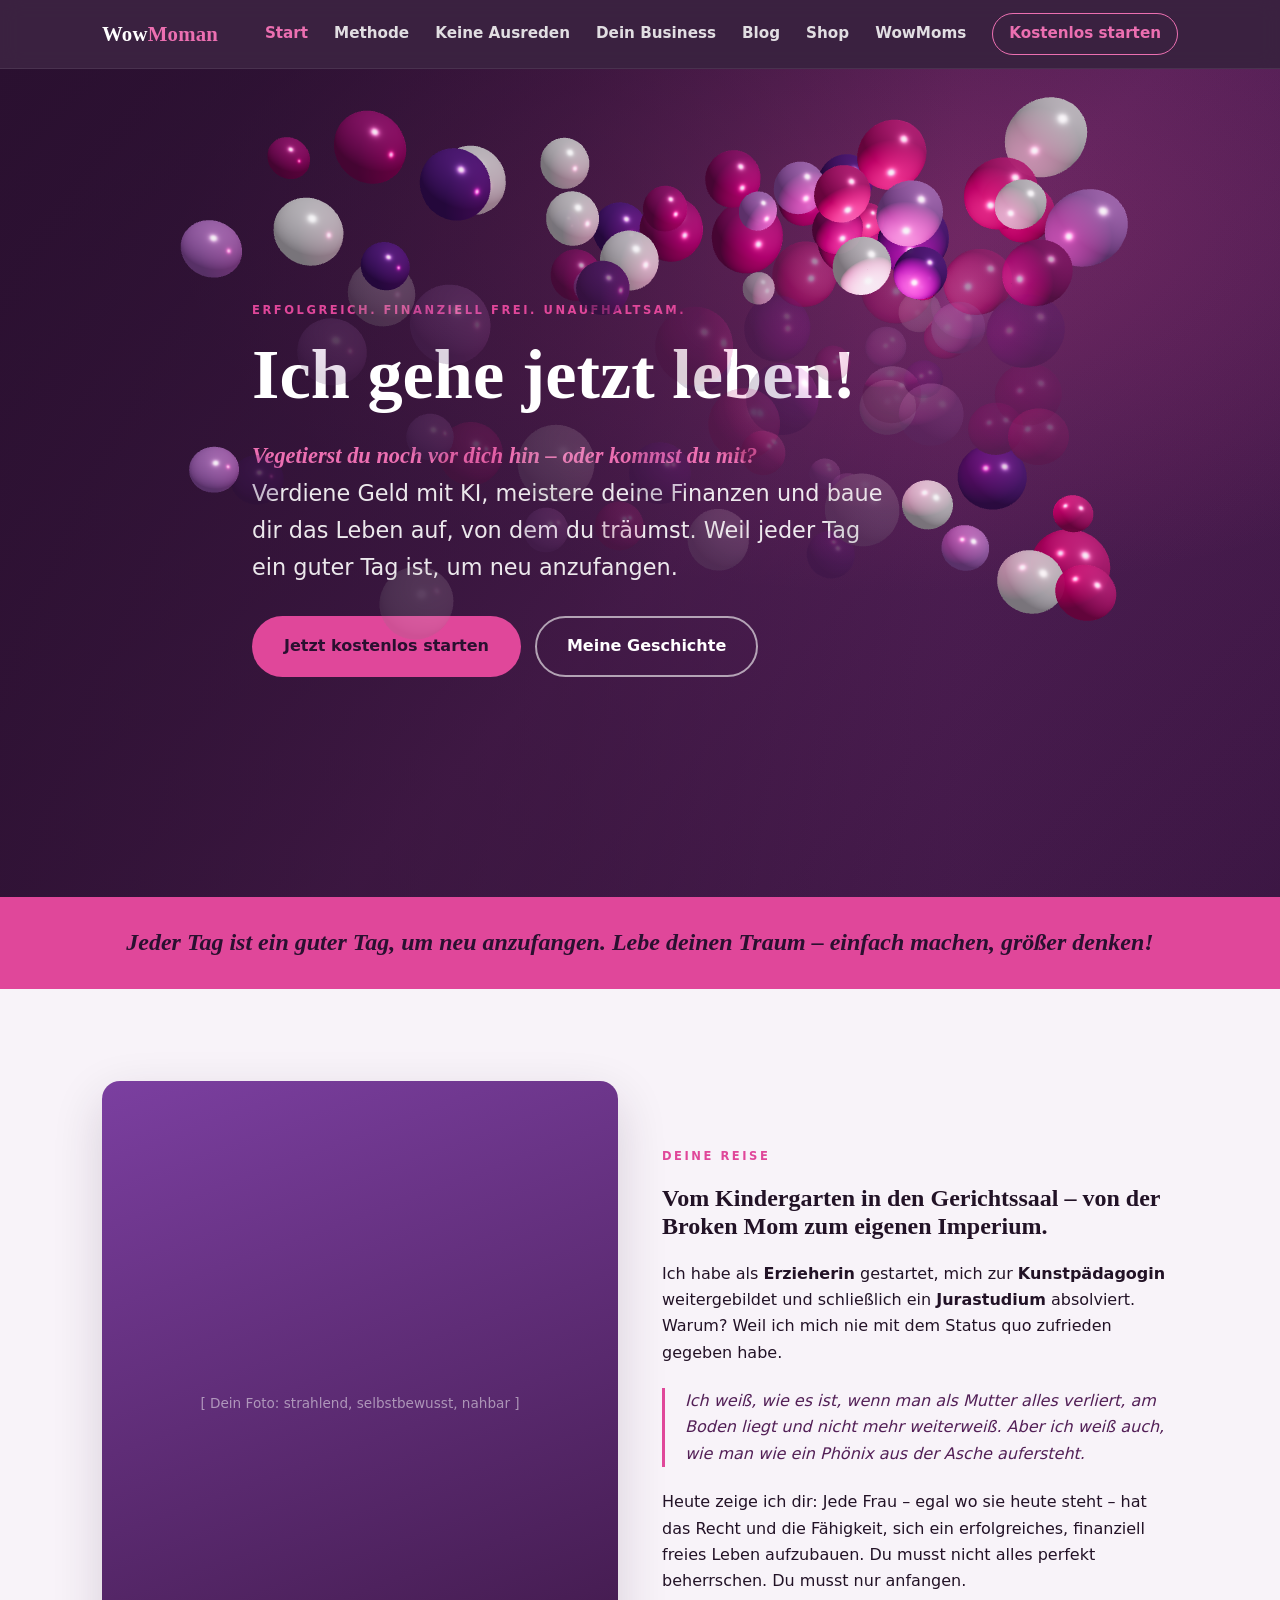
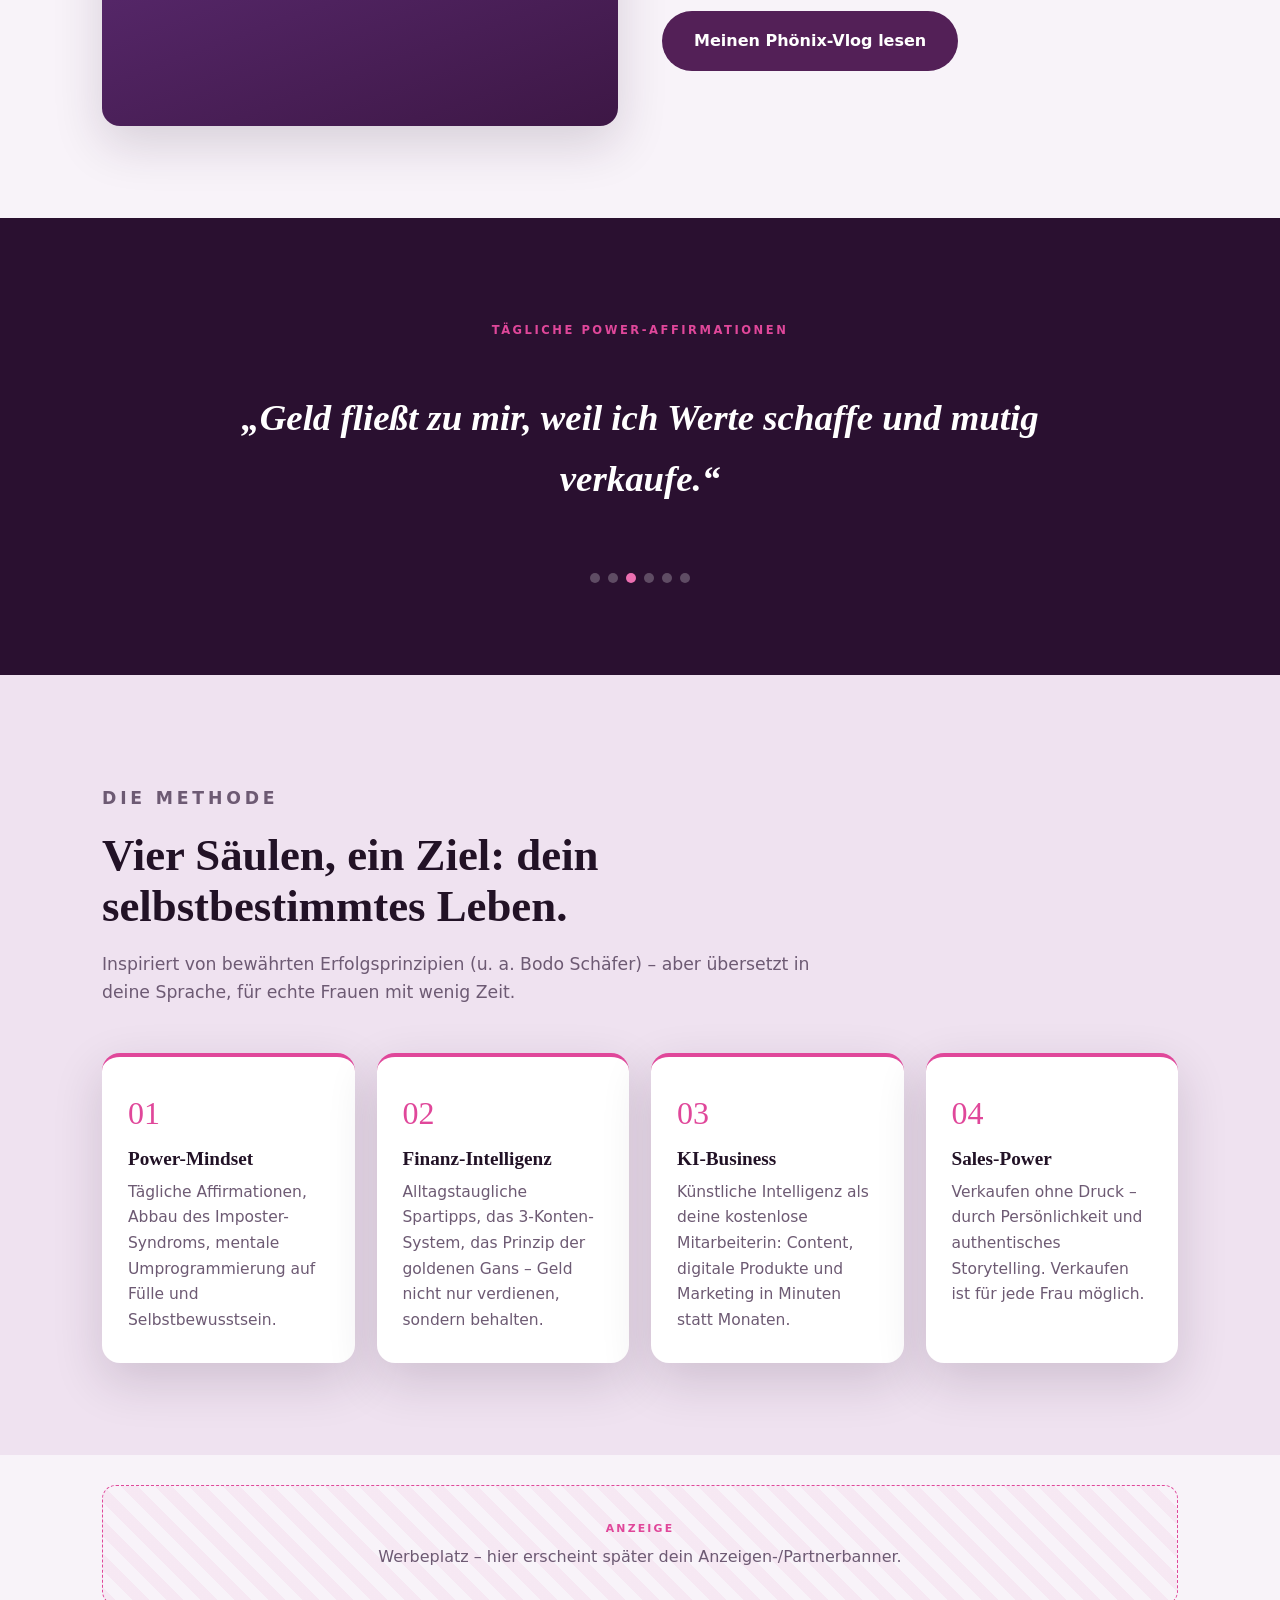
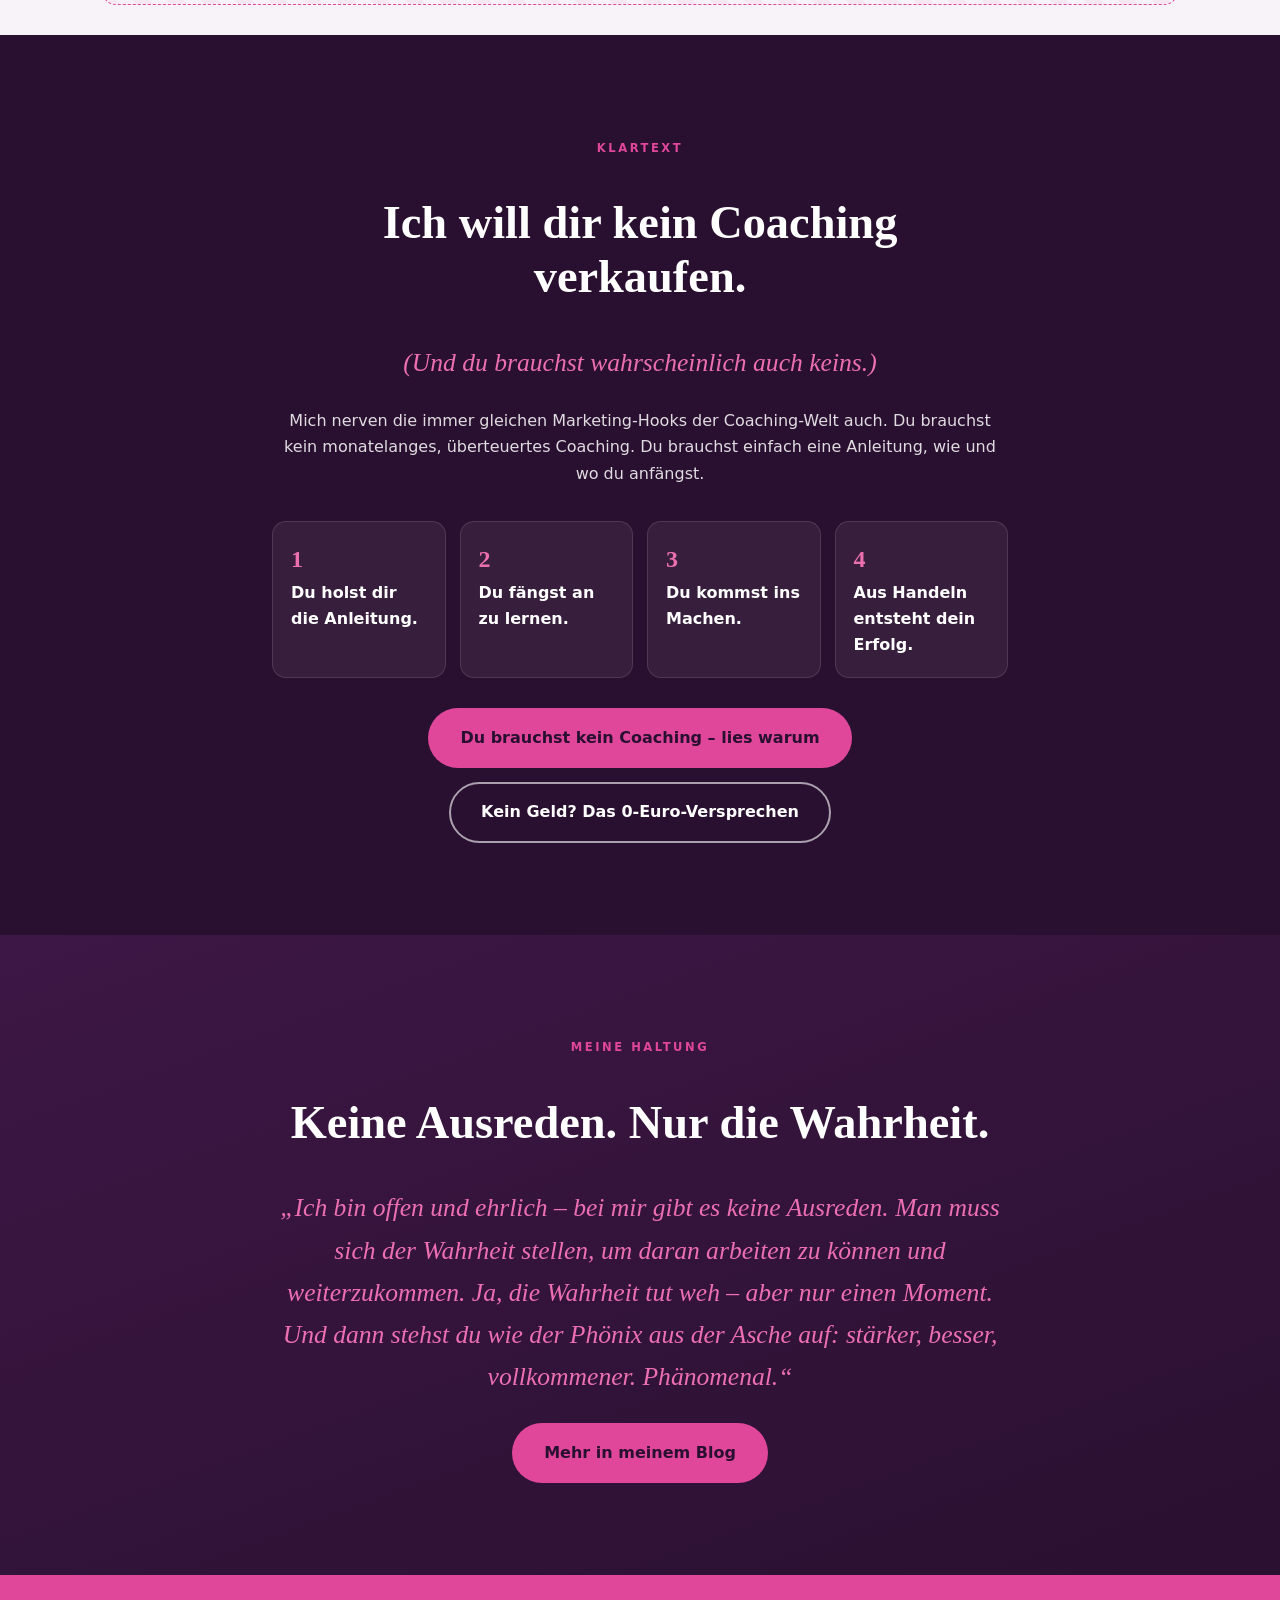
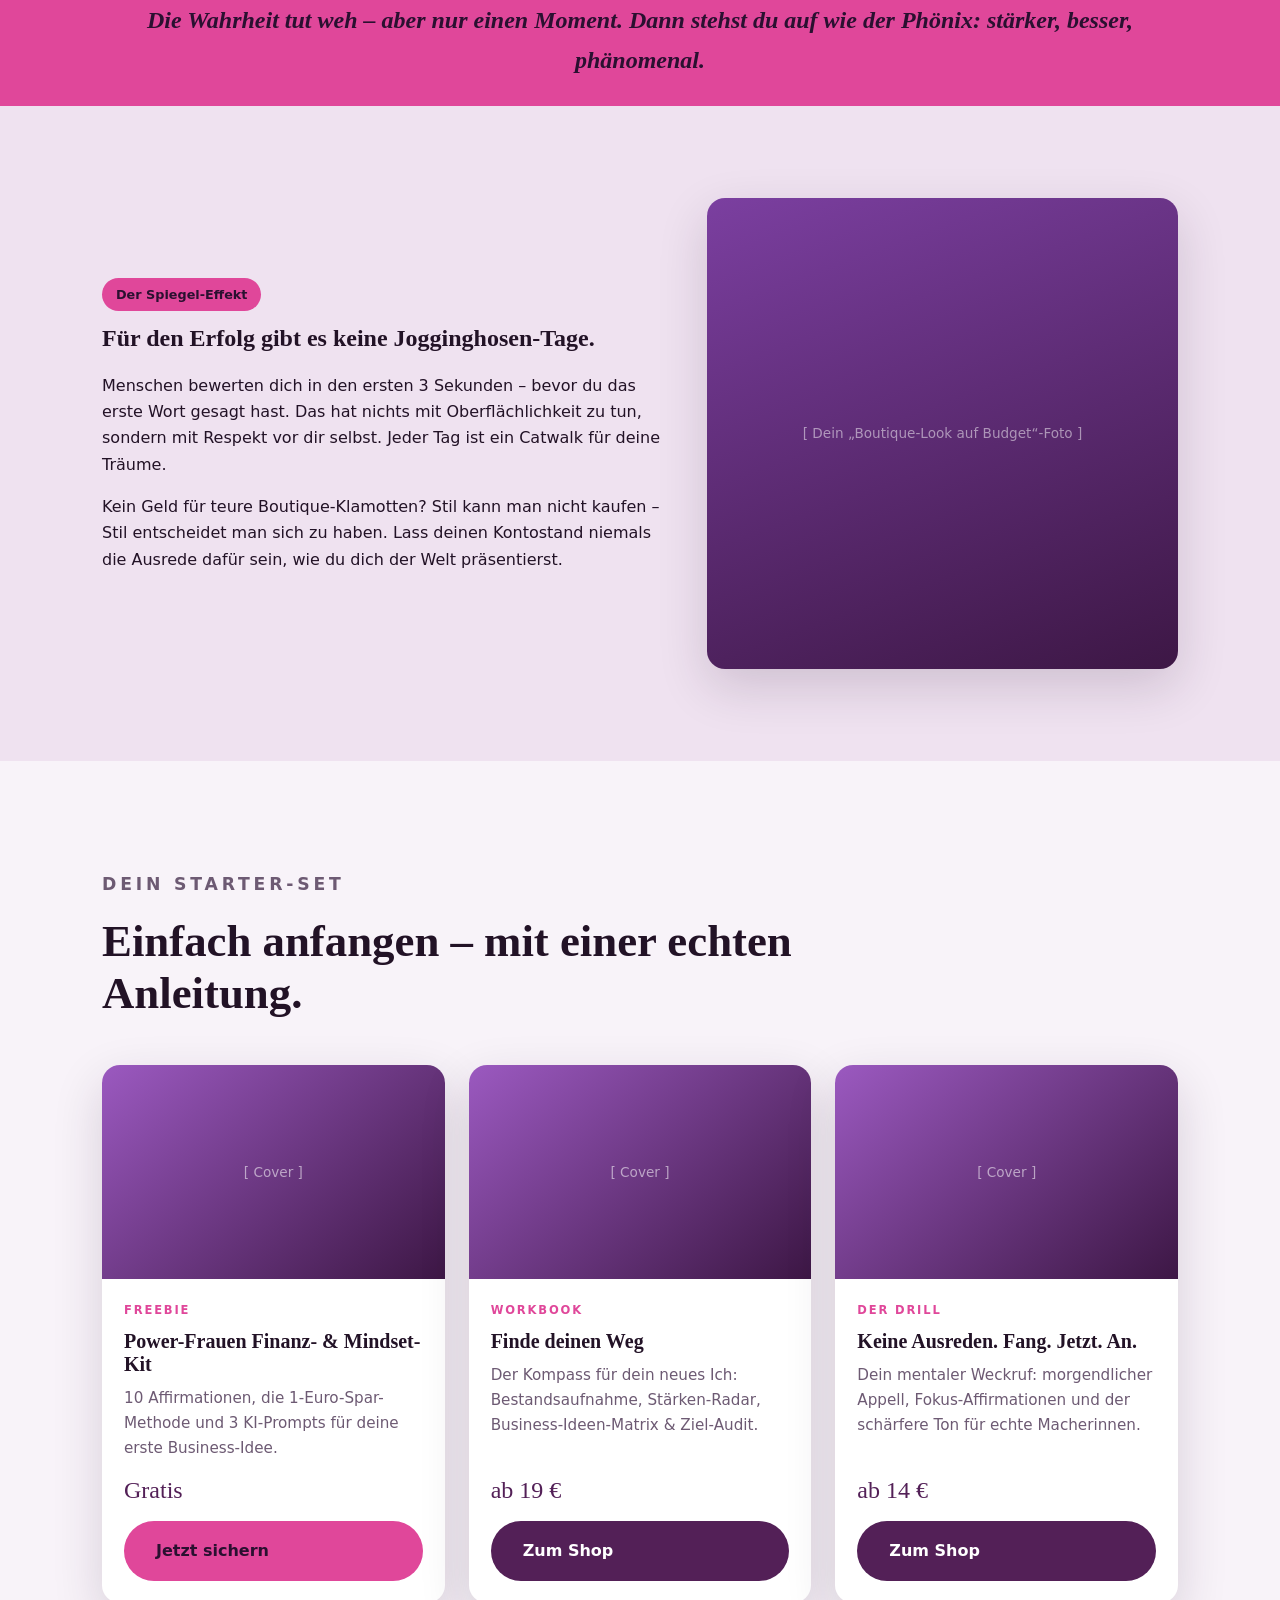
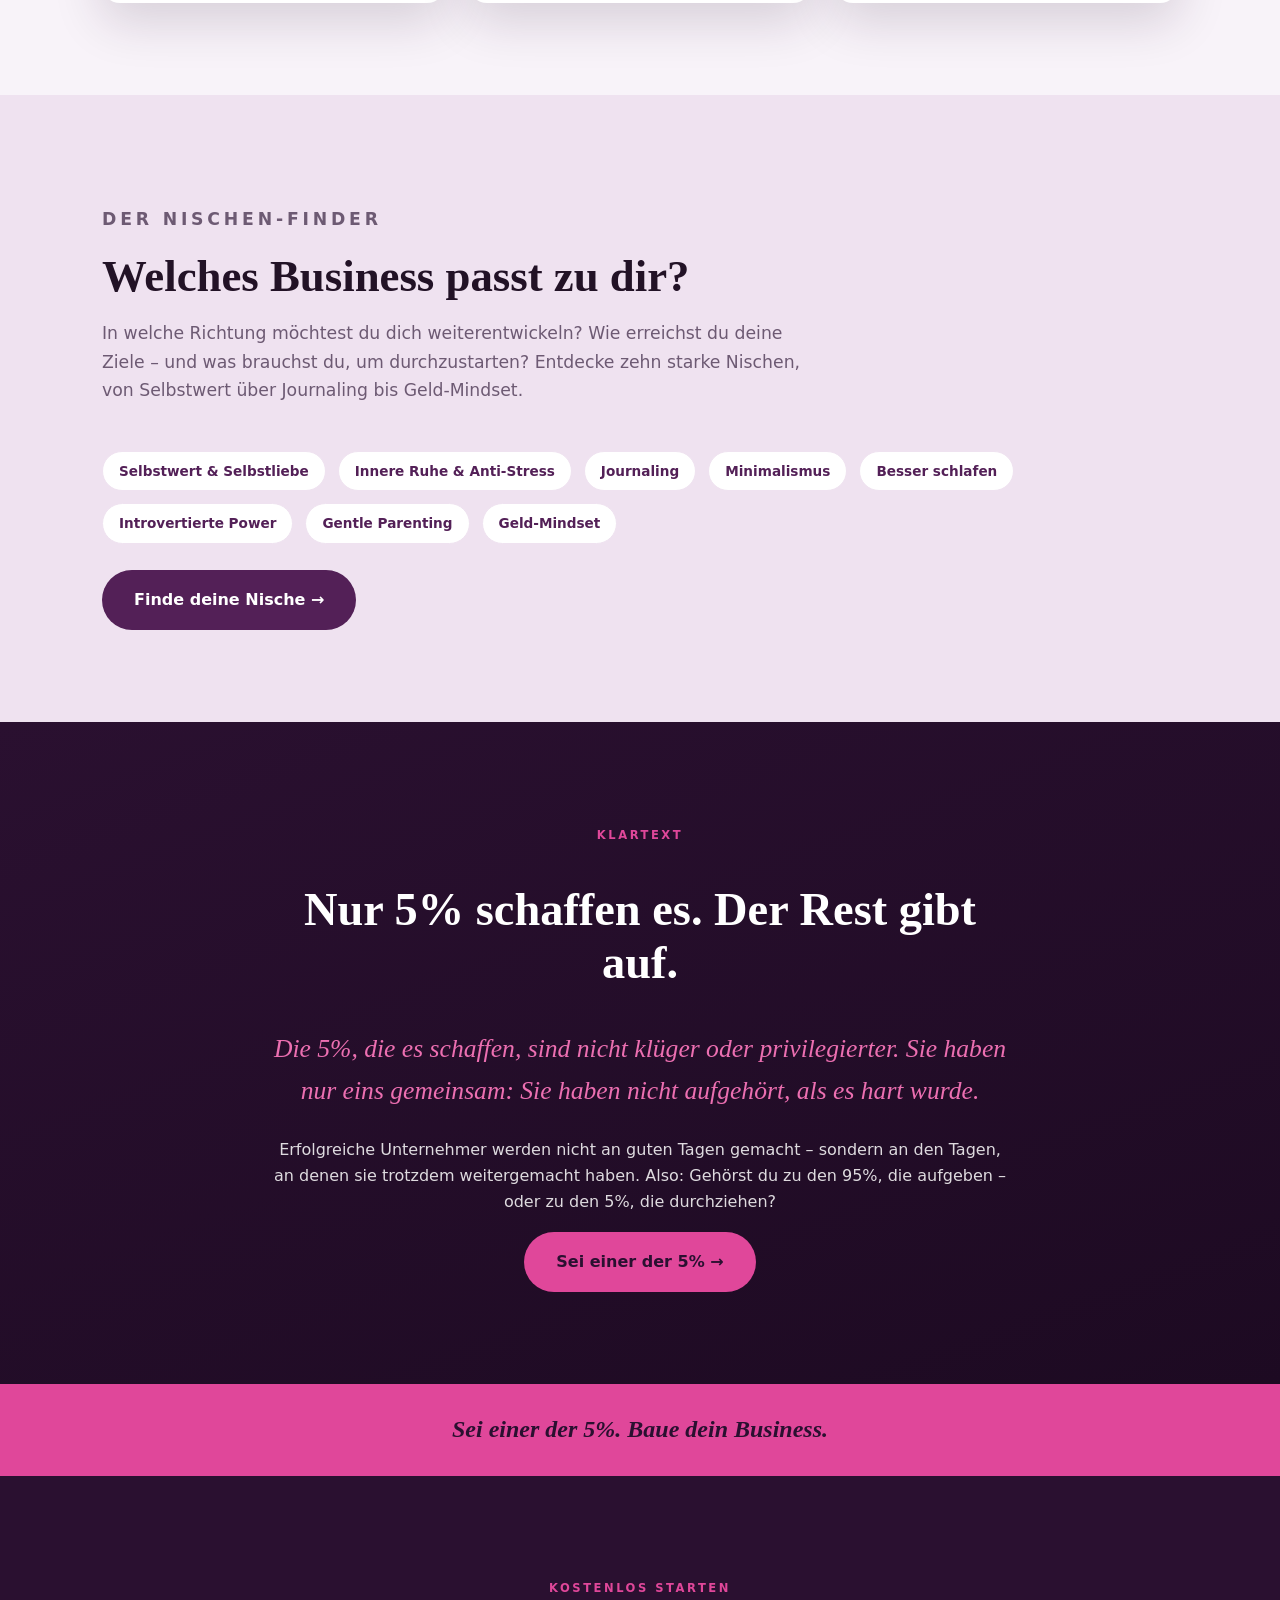
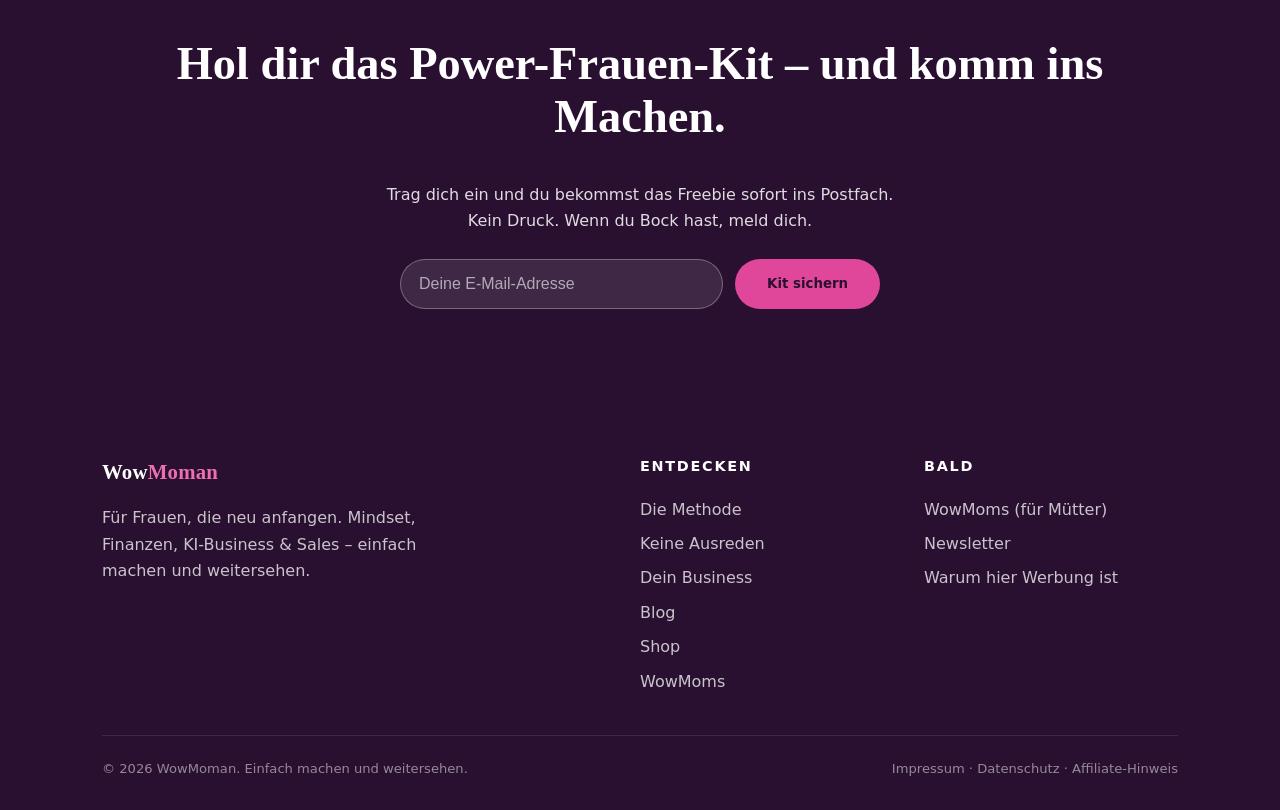
==== index.html @ f35ec126 "Add WowMoman website (alle Seiten, Assets, 3D-Kugel-Effekt) Startseite, Blog (0-Euro-Versprechen, Ke" ====
<!DOCTYPE html>
<html lang="de">
<head>
  <meta charset="UTF-8" />
  <meta name="viewport" content="width=device-width, initial-scale=1.0" />
  <title>WowMoman — Ich gehe jetzt leben!</title>
  <meta name="description" content="WowMoman: Mindset, Finanzen, KI-Business & Sales für Frauen, die neu anfangen. Ich gehe jetzt leben — vegetierst du noch oder kommst du mit?" />
  <link rel="stylesheet" href="assets/styles.css" />
</head>
<body>

  <!-- Navigation -->
  <nav class="nav">
    <div class="container">
      <a href="index.html" class="brand">Wow<span>Moman</span></a>
      <button class="nav-toggle" aria-label="Menü">&#9776;</button>
      <div class="nav-links">
        <a href="index.html" class="active">Start</a>
        <a href="index.html#saeulen">Methode</a>
        <a href="index.html#wahrheit">Keine Ausreden</a>
        <a href="nischen.html">Dein Business</a>
        <a href="blog.html">Blog</a>
        <a href="shop.html">Shop</a>
        <a href="wowmoms.html">WowMoms</a>
        <a href="index.html#newsletter" class="pill">Kostenlos starten</a>
      </div>
    </div>
  </nav>

  <!-- Hero (Higgsfield-Video-Andockstelle) -->
  <header class="hero">
    <div class="hero-media" id="hero-media"><!-- später: Higgsfield Canvas-Scrub --></div>
    <div class="container">
      <p class="eyebrow reveal">Erfolgreich. Finanziell frei. Unaufhaltsam.</p>
      <h1 class="reveal">Ich gehe jetzt leben!</h1>
      <p class="lead reveal">
        <span class="sub">Vegetierst du noch vor dich hin &ndash; oder kommst du mit?</span><br />
        Verdiene Geld mit KI, meistere deine Finanzen und baue dir das Leben auf,
        von dem du träumst. Weil jeder Tag ein guter Tag ist, um neu anzufangen.
      </p>
      <div class="hero-cta reveal">
        <a href="#newsletter" class="btn btn-primary">Jetzt kostenlos starten</a>
        <a href="#story" class="btn btn-ghost">Meine Geschichte</a>
      </div>
    </div>
  </header>

  <!-- Motto-Band -->
  <div class="motto">
    <div class="container"><p>Jeder Tag ist ein guter Tag, um neu anzufangen. Lebe deinen Traum &ndash; einfach machen, größer denken!</p></div>
  </div>

  <!-- Story -->
  <section id="story" class="story">
    <div class="container">
      <div class="story-grid">
        <div class="story-photo reveal">[ Dein Foto: strahlend, selbstbewusst, nahbar ]</div>
        <div class="reveal">
          <p class="eyebrow">Deine Reise</p>
          <h2>Vom Kindergarten in den Gerichtssaal &ndash; von der Broken Mom zum eigenen Imperium.</h2>
          <p>
            Ich habe als <strong>Erzieherin</strong> gestartet, mich zur <strong>Kunstpädagogin</strong>
            weitergebildet und schließlich ein <strong>Jurastudium</strong> absolviert. Warum?
            Weil ich mich nie mit dem Status quo zufrieden gegeben habe.
          </p>
          <blockquote>
            Ich weiß, wie es ist, wenn man als Mutter alles verliert, am Boden liegt und nicht
            mehr weiterweiß. Aber ich weiß auch, wie man wie ein Phönix aus der Asche aufersteht.
          </blockquote>
          <p>
            Heute zeige ich dir: Jede Frau &ndash; egal wo sie heute steht &ndash; hat das Recht und
            die Fähigkeit, sich ein erfolgreiches, finanziell freies Leben aufzubauen.
            Du musst nicht alles perfekt beherrschen. Du musst nur anfangen.
          </p>
          <a href="blog.html" class="btn btn-dark">Meinen Phönix-Vlog lesen</a>
        </div>
      </div>
    </div>
  </section>

  <!-- Affirmationen -->
  <section class="section-dark affirmations">
    <div class="container">
      <p class="eyebrow">Tägliche Power-Affirmationen</p>
      <div class="affirm-box"><p class="affirm-text reveal">&nbsp;</p></div>
      <div class="affirm-dots"></div>
    </div>
  </section>

  <!-- 4 Säulen -->
  <section id="saeulen" class="section-sand">
    <div class="container">
      <div class="section-head reveal">
        <p class="eyebrow">Die Methode</p>
        <h2>Vier Säulen, ein Ziel: dein selbstbestimmtes Leben.</h2>
        <p>Inspiriert von bewährten Erfolgsprinzipien (u.&nbsp;a. Bodo Schäfer) &ndash; aber übersetzt in deine Sprache, für echte Frauen mit wenig Zeit.</p>
      </div>
      <div class="cards">
        <div class="card reveal"><div class="num">01</div><h3>Power-Mindset</h3><p>Tägliche Affirmationen, Abbau des Imposter-Syndroms, mentale Umprogrammierung auf Fülle und Selbstbewusstsein.</p></div>
        <div class="card reveal"><div class="num">02</div><h3>Finanz-Intelligenz</h3><p>Alltagstaugliche Spartipps, das 3-Konten-System, das Prinzip der goldenen Gans &ndash; Geld nicht nur verdienen, sondern behalten.</p></div>
        <div class="card reveal"><div class="num">03</div><h3>KI-Business</h3><p>Künstliche Intelligenz als deine kostenlose Mitarbeiterin: Content, digitale Produkte und Marketing in Minuten statt Monaten.</p></div>
        <div class="card reveal"><div class="num">04</div><h3>Sales-Power</h3><p>Verkaufen ohne Druck &ndash; durch Persönlichkeit und authentisches Storytelling. Verkaufen ist für jede Frau möglich.</p></div>
      </div>
    </div>
  </section>

  <!-- Werbe-Platzhalter (dezent) -->
  <div class="container">
    <div class="ad-slot leaderboard">
      <span class="label">Anzeige</span>
      <p style="margin:6px 0 0;">Werbeplatz &ndash; hier erscheint später dein Anzeigen-/Partnerbanner.</p>
    </div>
  </div>

  <!-- Anti-Coaching-Manifest -->
  <section class="section-dark">
    <div class="container manifest reveal">
      <p class="eyebrow">Klartext</p>
      <h2>Ich will dir kein Coaching verkaufen.</h2>
      <p class="lead-quote">(Und du brauchst wahrscheinlich auch keins.)</p>
      <p style="color:rgba(255,255,255,.85);">
        Mich nerven die immer gleichen Marketing-Hooks der Coaching-Welt auch. Du brauchst kein
        monatelanges, überteuertes Coaching. Du brauchst einfach eine Anleitung, wie und wo du anfängst.
      </p>
      <ul class="steps">
        <li><span class="k">1</span>Du holst dir die Anleitung.</li>
        <li><span class="k">2</span>Du fängst an zu lernen.</li>
        <li><span class="k">3</span>Du kommst ins Machen.</li>
        <li><span class="k">4</span>Aus Handeln entsteht dein Erfolg.</li>
      </ul>
      <div style="margin-top:30px;display:flex;gap:14px;justify-content:center;flex-wrap:wrap;">
        <a href="blog-kein-coaching.html" class="btn btn-primary">Du brauchst kein Coaching &ndash; lies warum</a>
        <a href="blog-0euro.html" class="btn btn-ghost">Kein Geld? Das 0-Euro-Versprechen</a>
      </div>
    </div>
  </section>

  <!-- Keine Ausreden. Nur die Wahrheit. -->
  <section id="wahrheit" class="section-dark" style="background:linear-gradient(160deg,var(--teal-800),var(--teal-900));">
    <div class="container manifest reveal">
      <p class="eyebrow">Meine Haltung</p>
      <h2>Keine Ausreden. Nur die Wahrheit.</h2>
      <p class="lead-quote">
        &bdquo;Ich bin offen und ehrlich &ndash; bei mir gibt es keine Ausreden. Man muss sich der
        Wahrheit stellen, um daran arbeiten zu können und weiterzukommen. Ja, die Wahrheit tut
        weh &ndash; aber nur einen Moment. Und dann stehst du wie der Phönix aus der Asche auf:
        stärker, besser, vollkommener. Phänomenal.&ldquo;
      </p>
      <a href="blog.html" class="btn btn-primary">Mehr in meinem Blog</a>
    </div>
  </section>

  <!-- Motto-Band (dein Phönix-Text) -->
  <div class="motto">
    <div class="container"><p>Die Wahrheit tut weh &ndash; aber nur einen Moment. Dann stehst du auf wie der Phönix: stärker, besser, phänomenal.</p></div>
  </div>

  <!-- Spiegel-Effekt -->
  <section class="section-sand">
    <div class="container mirror">
      <div class="reveal">
        <span class="badge">Der Spiegel-Effekt</span>
        <h2 style="margin-top:14px;">Für den Erfolg gibt es keine Jogginghosen-Tage.</h2>
        <p>
          Menschen bewerten dich in den ersten 3 Sekunden &ndash; bevor du das erste Wort gesagt hast.
          Das hat nichts mit Oberflächlichkeit zu tun, sondern mit Respekt vor dir selbst.
          Jeder Tag ist ein Catwalk für deine Träume.
        </p>
        <p>
          Kein Geld für teure Boutique-Klamotten? Stil kann man nicht kaufen &ndash; Stil entscheidet
          man sich zu haben. Lass deinen Kontostand niemals die Ausrede dafür sein, wie du dich der
          Welt präsentierst.
        </p>
      </div>
      <div class="story-photo reveal" style="aspect-ratio:1/1;">[ Dein &bdquo;Boutique-Look auf Budget&ldquo;-Foto ]</div>
    </div>
  </section>

  <!-- Produkte-Teaser -->
  <section>
    <div class="container">
      <div class="section-head reveal">
        <p class="eyebrow">Dein Starter-Set</p>
        <h2>Einfach anfangen &ndash; mit einer echten Anleitung.</h2>
      </div>
      <div class="products">
        <div class="product reveal">
          <div class="thumb">[ Cover ]</div>
          <div class="body">
            <span class="tier">Freebie</span>
            <h3>Power-Frauen Finanz- &amp; Mindset-Kit</h3>
            <p>10 Affirmationen, die 1-Euro-Spar-Methode und 3 KI-Prompts für deine erste Business-Idee.</p>
            <span class="price">Gratis</span>
            <a href="#newsletter" class="btn btn-primary">Jetzt sichern</a>
          </div>
        </div>
        <div class="product reveal">
          <div class="thumb">[ Cover ]</div>
          <div class="body">
            <span class="tier">Workbook</span>
            <h3>Finde deinen Weg</h3>
            <p>Der Kompass für dein neues Ich: Bestandsaufnahme, Stärken-Radar, Business-Ideen-Matrix &amp; Ziel-Audit.</p>
            <span class="price">ab 19 &euro;</span>
            <a href="shop.html" class="btn btn-dark">Zum Shop</a>
          </div>
        </div>
        <div class="product reveal">
          <div class="thumb">[ Cover ]</div>
          <div class="body">
            <span class="tier">Der Drill</span>
            <h3>Keine Ausreden. Fang. Jetzt. An.</h3>
            <p>Dein mentaler Weckruf: morgendlicher Appell, Fokus-Affirmationen und der schärfere Ton für echte Macherinnen.</p>
            <span class="price">ab 14 &euro;</span>
            <a href="shop.html" class="btn btn-dark">Zum Shop</a>
          </div>
        </div>
      </div>
    </div>
  </section>

  <!-- Nischen-Finder-Teaser -->
  <section class="section-sand">
    <div class="container">
      <div class="section-head reveal">
        <p class="eyebrow">Der Nischen-Finder</p>
        <h2>Welches Business passt zu dir?</h2>
        <p>In welche Richtung möchtest du dich weiterentwickeln? Wie erreichst du deine Ziele &ndash; und was brauchst du, um durchzustarten? Entdecke zehn starke Nischen, von Selbstwert über Journaling bis Geld-Mindset.</p>
      </div>
      <div class="rubrics reveal" style="margin-bottom:26px;">
        <span>Selbstwert &amp; Selbstliebe</span>
        <span>Innere Ruhe &amp; Anti-Stress</span>
        <span>Journaling</span>
        <span>Minimalismus</span>
        <span>Besser schlafen</span>
        <span>Introvertierte Power</span>
        <span>Gentle Parenting</span>
        <span>Geld-Mindset</span>
      </div>
      <a href="nischen.html" class="btn btn-dark reveal">Finde deine Nische &rarr;</a>
    </div>
  </section>

  <!-- Sei einer der 5% -->
  <section class="section-dark" style="background:linear-gradient(160deg,var(--teal-900),#1d0a22);">
    <div class="container manifest reveal">
      <p class="eyebrow">Klartext</p>
      <h2>Nur 5% schaffen es. Der Rest gibt auf.</h2>
      <p class="lead-quote">
        Die 5%, die es schaffen, sind nicht klüger oder privilegierter. Sie haben nur eins
        gemeinsam: Sie haben nicht aufgehört, als es hart wurde.
      </p>
      <p style="color:rgba(255,255,255,.85);">
        Erfolgreiche Unternehmer werden nicht an guten Tagen gemacht &ndash; sondern an den Tagen,
        an denen sie trotzdem weitergemacht haben. Also: Gehörst du zu den 95%, die aufgeben &ndash;
        oder zu den 5%, die durchziehen?
      </p>
      <a href="blog-5prozent.html" class="btn btn-primary">Sei einer der 5% &rarr;</a>
    </div>
  </section>

  <!-- Motto-Band -->
  <div class="motto">
    <div class="container"><p>Sei einer der 5%. Baue dein Business.</p></div>
  </div>

  <!-- Newsletter / CTA -->
  <section id="newsletter" class="section-dark cta-band">
    <div class="container reveal">
      <p class="eyebrow">Kostenlos starten</p>
      <h2>Hol dir das Power-Frauen-Kit &ndash; und komm ins Machen.</h2>
      <p style="color:rgba(255,255,255,.85);max-width:520px;margin:10px auto 0;">Trag dich ein und du bekommst das Freebie sofort ins Postfach. Kein Druck. Wenn du Bock hast, meld dich.</p>
      <form class="newsletter" data-newsletter>
        <input type="email" placeholder="Deine E-Mail-Adresse" required aria-label="E-Mail" />
        <button type="submit" class="btn btn-primary">Kit sichern</button>
      </form>
    </div>
  </section>

  <!-- Footer -->
  <footer>
    <div class="container">
      <div class="foot-grid">
        <div>
          <div class="brand" style="margin-bottom:10px;">Wow<span>Moman</span></div>
          <p style="max-width:340px;">Für Frauen, die neu anfangen. Mindset, Finanzen, KI-Business &amp; Sales &ndash; einfach machen und weitersehen.</p>
        </div>
        <div>
          <h4>Entdecken</h4>
          <a href="index.html#saeulen">Die Methode</a>
          <a href="index.html#wahrheit">Keine Ausreden</a>
        <a href="nischen.html">Dein Business</a>
          <a href="blog.html">Blog</a>
          <a href="shop.html">Shop</a>
        <a href="wowmoms.html">WowMoms</a>
        </div>
        <div>
          <h4>Bald</h4>
          <a href="wowmoms.html">WowMoms (für Mütter)</a>
          <a href="index.html#newsletter">Newsletter</a>
          <a href="blog-werbung.html">Warum hier Werbung ist</a>
        </div>
      </div>
      <div class="foot-bottom">
        <span>&copy; 2026 WowMoman. Einfach machen und weitersehen.</span>
        <span>Impressum &middot; Datenschutz &middot; Affiliate-Hinweis</span>
      </div>
    </div>
  </footer>

  <script src="assets/app.js"></script>
  <script type="module" src="assets/ballpit.js"></script>
</body>
</html>
---- assets/styles.css ----
/* ==========================================================================
   WowMoman — Marken-Stylesheet
   Palette: Deep Teal + warmes Gold/Sand + Weiß. Edel, modern, nahbar.
   Selbst-enthalten, keine externen Abhängigkeiten (läuft offline).
   ========================================================================== */

:root {
  /* Palette 4 — Aubergine & Magenta (Variablennamen historisch, Werte neu) */
  --teal-900: #2a1030;
  --teal-800: #3d1745;
  --teal-700: #532057;
  --teal-600: #7b3fa0;
  --teal-500: #9b59c0;
  --gold-500: #e0479a;
  --gold-400: #ec6fb1;
  --sand-200: #efe2f0;
  --sand-100: #f8f3f9;
  --white:    #ffffff;
  --ink:      #221226;
  --muted:    #6d5a73;

  --maxw: 1120px;
  --radius: 18px;
  --shadow: 0 18px 50px rgba(42, 16, 48, 0.16);
  --font-head: "Georgia", "Times New Roman", serif;
  --font-body: system-ui, -apple-system, "Segoe UI", Roboto, Helvetica, Arial, sans-serif;
}

* { box-sizing: border-box; }

html { scroll-behavior: smooth; }

body {
  margin: 0;
  font-family: var(--font-body);
  color: var(--ink);
  background: var(--sand-100);
  line-height: 1.65;
  -webkit-font-smoothing: antialiased;
}

img { max-width: 100%; display: block; }

a { color: var(--teal-600); text-decoration: none; }
a:hover { color: var(--gold-500); }

h1, h2, h3 { font-family: var(--font-head); line-height: 1.15; font-weight: 700; }

.container { width: 100%; max-width: var(--maxw); margin: 0 auto; padding: 0 22px; }

.eyebrow {
  text-transform: uppercase;
  letter-spacing: 0.22em;
  font-size: 0.72rem;
  font-weight: 700;
  color: var(--gold-500);
  font-family: var(--font-body);
}

/* ---------- Buttons ---------- */
.btn {
  display: inline-block;
  padding: 15px 30px;
  border-radius: 999px;
  font-weight: 700;
  font-family: var(--font-body);
  cursor: pointer;
  border: 2px solid transparent;
  transition: transform .18s ease, box-shadow .18s ease, background .18s ease, color .18s ease;
}
.btn-primary { background: var(--gold-500); color: var(--teal-900); }
.btn-primary:hover { transform: translateY(-2px); box-shadow: 0 12px 28px rgba(224,71,154,.4); color: var(--teal-900); }
.btn-ghost { background: transparent; color: var(--white); border-color: rgba(255,255,255,.6); }
.btn-ghost:hover { background: rgba(255,255,255,.12); color: var(--white); }
.btn-dark { background: var(--teal-700); color: var(--white); }
.btn-dark:hover { background: var(--teal-600); color: var(--white); transform: translateY(-2px); }

/* ---------- Navigation ---------- */
.nav {
  position: sticky; top: 0; z-index: 50;
  background: rgba(42, 16, 48, 0.92);
  backdrop-filter: blur(10px);
  border-bottom: 1px solid rgba(255,255,255,.08);
}
.nav .container { display: flex; align-items: center; justify-content: space-between; height: 68px; }
.brand { font-family: var(--font-head); font-weight: 700; font-size: 1.3rem; color: var(--white); letter-spacing: .01em; }
.brand span { color: var(--gold-400); }
.nav-links { display: flex; gap: 26px; align-items: center; }
.nav-links a { color: rgba(255,255,255,.85); font-weight: 600; font-size: .95rem; }
.nav-links a:hover, .nav-links a.active { color: var(--gold-400); }
.nav-links .pill { border: 1px solid var(--gold-400); border-radius: 999px; padding: 7px 16px; color: var(--gold-400); }
.nav-toggle { display: none; background: none; border: 0; color: var(--white); font-size: 1.6rem; cursor: pointer; }

@media (max-width: 780px) {
  .nav-toggle { display: block; }
  .nav-links {
    position: absolute; top: 68px; left: 0; right: 0;
    flex-direction: column; gap: 0; background: var(--teal-900);
    max-height: 0; overflow: hidden; transition: max-height .3s ease;
  }
  .nav-links.open { max-height: 560px; }
  .nav-links a { width: 100%; padding: 16px 22px; border-top: 1px solid rgba(255,255,255,.06); }
}

/* ---------- Hero (Higgsfield-Video-Andockstelle) ---------- */
.hero {
  position: relative;
  min-height: 92vh;
  display: flex; align-items: center;
  color: var(--white);
  overflow: hidden;
}
/* Platzhalter-Hintergrund: wird später durch Higgsfield-Frame-Sequenz ersetzt.
   #hero-media ist die Andockstelle für das scroll-cinematic Canvas. */
.hero-media {
  position: absolute; inset: 0; z-index: 0;
  background:
    radial-gradient(1200px 600px at 70% 20%, rgba(224,71,154,.25), transparent 60%),
    linear-gradient(135deg, var(--teal-900), var(--teal-700) 55%, var(--teal-800));
}
.hero-media::after {
  content: "🎬 Platzhalter — hier kommt spaeter das Higgsfield-Kino-Video";
  position: absolute; bottom: 16px; right: 18px;
  font-size: .72rem; color: rgba(255,255,255,.45);
  font-family: var(--font-body); letter-spacing: .04em;
}
.hero-media canvas { width: 100%; height: 100%; display: block; object-fit: cover; }
.hero-media.has-ballpit::after { content: none; }
/* Schwebende Kugel-Ebene ueber der ganzen Seite (unter der Nav) */
#ballpit-layer canvas { width: 100%; height: 100%; display: block; }
/* Lesbarkeits-Overlay ueber den Kugeln, unter dem Text */
.hero-media.has-ballpit::before {
  content: ""; position: absolute; inset: 0; z-index: 1; pointer-events: none;
  background: linear-gradient(90deg, rgba(42,16,48,.78) 0%, rgba(42,16,48,.45) 45%, rgba(42,16,48,.05) 75%);
}
.hero .container { position: relative; z-index: 2; max-width: 820px; }
.hero h1 { font-size: clamp(2.4rem, 6vw, 4.4rem); margin: 14px 0 10px; }
.hero .lead { font-size: clamp(1.05rem, 2.4vw, 1.4rem); color: rgba(255,255,255,.9); max-width: 640px; }
.hero .sub { color: var(--gold-400); font-weight: 700; font-family: var(--font-head); font-style: italic; }
.hero-cta { display: flex; gap: 14px; flex-wrap: wrap; margin-top: 30px; }

/* ---------- Sektionen ---------- */
section { padding: 92px 0; }
.section-head { max-width: 720px; margin-bottom: 46px; }
.section-head h2 { font-size: clamp(1.8rem, 4vw, 2.8rem); margin: 10px 0 12px; }
.section-head p { color: var(--muted); font-size: 1.08rem; }

.section-dark { background: var(--teal-900); color: var(--white); }
.section-dark .section-head p { color: rgba(255,255,255,.8); }
.section-sand { background: var(--sand-200); }

/* ---------- Story ---------- */
.story-grid { display: grid; grid-template-columns: 1fr 1fr; gap: 44px; align-items: center; }
.story-photo {
  aspect-ratio: 4/5; border-radius: var(--radius);
  background: linear-gradient(160deg, var(--teal-600), var(--teal-800));
  display: flex; align-items: center; justify-content: center;
  color: rgba(255,255,255,.5); font-size: .85rem; text-align: center; padding: 20px;
  box-shadow: var(--shadow);
}
.story blockquote { border-left: 3px solid var(--gold-500); margin: 22px 0; padding-left: 20px; font-style: italic; color: var(--teal-700); }
@media (max-width: 780px) { .story-grid { grid-template-columns: 1fr; } }

/* ---------- Saeulen / Karten ---------- */
.cards { display: grid; grid-template-columns: repeat(4, 1fr); gap: 22px; }
.card {
  background: var(--white); border-radius: var(--radius); padding: 30px 26px;
  box-shadow: var(--shadow); border-top: 4px solid var(--gold-500);
}
.card .num { font-family: var(--font-head); font-size: 2rem; color: var(--gold-500); }
.card h3 { margin: 8px 0 10px; font-size: 1.2rem; }
.card p { color: var(--muted); font-size: .97rem; margin: 0; }
@media (max-width: 900px) { .cards { grid-template-columns: repeat(2, 1fr); } }
@media (max-width: 520px) { .cards { grid-template-columns: 1fr; } }

/* ---------- Affirmationen-Rotator ---------- */
.affirmations { text-align: center; }
.affirm-box {
  max-width: 820px; margin: 0 auto; min-height: 150px;
  display: flex; align-items: center; justify-content: center;
}
.affirm-text {
  font-family: var(--font-head); font-style: italic; font-weight: 700;
  font-size: clamp(1.4rem, 3.6vw, 2.3rem); color: var(--white);
  transition: opacity .5s ease; opacity: 1;
}
.affirm-text.fade { opacity: 0; }
.affirm-dots { display: flex; gap: 8px; justify-content: center; margin-top: 26px; }
.affirm-dots button { width: 10px; height: 10px; border-radius: 50%; border: 0; background: rgba(255,255,255,.25); cursor: pointer; padding: 0; }
.affirm-dots button.active { background: var(--gold-400); }

/* ---------- Manifest / Keine Ausreden ---------- */
.manifest { max-width: 780px; margin: 0 auto; text-align: center; }
.manifest h2 { font-size: clamp(1.8rem, 4.5vw, 2.9rem); }
.manifest .lead-quote { font-family: var(--font-head); font-style: italic; font-size: clamp(1.15rem, 2.8vw, 1.6rem); color: var(--gold-400); margin: 24px 0; }
.manifest .steps { display: grid; grid-template-columns: repeat(4, 1fr); gap: 14px; margin-top: 34px; text-align: left; padding: 0; }
.manifest .steps li {
  list-style: none; background: rgba(255,255,255,.06); border: 1px solid rgba(255,255,255,.12);
  border-radius: 14px; padding: 18px; font-weight: 600;
}
.manifest .steps .k { color: var(--gold-400); font-family: var(--font-head); font-size: 1.5rem; display: block; }
@media (max-width: 720px) { .manifest .steps { grid-template-columns: 1fr 1fr; } }

/* ---------- Spiegel-Effekt ---------- */
.mirror { display: grid; grid-template-columns: 1.2fr 1fr; gap: 40px; align-items: center; }
.mirror .badge { display: inline-block; background: var(--gold-500); color: var(--teal-900); font-weight: 700; padding: 6px 14px; border-radius: 999px; font-size: .8rem; }
@media (max-width: 780px) { .mirror { grid-template-columns: 1fr; } }

/* ---------- Produkte / Shop ---------- */
.products { display: grid; grid-template-columns: repeat(3, 1fr); gap: 24px; }
.product {
  background: var(--white); border-radius: var(--radius); overflow: hidden;
  box-shadow: var(--shadow); display: flex; flex-direction: column;
}
.product .thumb { aspect-ratio: 16/10; background: linear-gradient(140deg, var(--teal-500), var(--teal-800)); display: flex; align-items: center; justify-content: center; color: rgba(255,255,255,.55); font-size: .85rem; }
.product .body { padding: 22px; display: flex; flex-direction: column; gap: 10px; flex: 1; }
.product .tier { font-size: .72rem; text-transform: uppercase; letter-spacing: .16em; font-weight: 700; color: var(--gold-500); }
.product h3 { margin: 0; font-size: 1.25rem; }
.product p { color: var(--muted); font-size: .95rem; margin: 0; flex: 1; }
.product .price { font-family: var(--font-head); font-size: 1.5rem; color: var(--teal-700); }
@media (max-width: 900px) { .products { grid-template-columns: 1fr; } }

/* ---------- Werbung / Anzeigen-Slot ---------- */
.ad-slot {
  border: 1px dashed var(--gold-500);
  background: repeating-linear-gradient(45deg, rgba(224,71,154,.06), rgba(224,71,154,.06) 12px, transparent 12px, transparent 24px);
  border-radius: 14px; padding: 26px; text-align: center; color: var(--muted);
  margin: 30px auto;
}
.ad-slot .label { font-size: .68rem; text-transform: uppercase; letter-spacing: .2em; color: var(--gold-500); font-weight: 700; }
.ad-slot.leaderboard { min-height: 120px; display: flex; flex-direction: column; align-items: center; justify-content: center; }

/* ---------- Affiliate-Karten ---------- */
.affiliate { display: grid; grid-template-columns: repeat(3, 1fr); gap: 20px; }
.aff-card {
  background: var(--white); border: 1px solid var(--sand-200); border-radius: 14px; padding: 20px;
  display: flex; flex-direction: column; gap: 8px;
}
.aff-card .tag { align-self: flex-start; background: var(--sand-200); color: var(--teal-700); font-size: .66rem; font-weight: 700; text-transform: uppercase; letter-spacing: .12em; padding: 4px 10px; border-radius: 999px; }
.aff-card h4 { margin: 4px 0; font-family: var(--font-body); font-size: 1.05rem; }
.aff-card p { color: var(--muted); font-size: .9rem; margin: 0; flex: 1; }
.aff-note { font-size: .8rem; color: var(--muted); text-align: center; margin-top: 16px; }
@media (max-width: 820px) { .affiliate { grid-template-columns: 1fr; } }

/* ---------- Blog ---------- */
.blog-grid { display: grid; grid-template-columns: repeat(3, 1fr); gap: 26px; }
.post {
  background: var(--white); border-radius: var(--radius); overflow: hidden; box-shadow: var(--shadow);
  display: flex; flex-direction: column;
}
.post .cover { aspect-ratio: 16/9; background: linear-gradient(140deg, var(--teal-600), var(--teal-900)); display:flex; align-items:flex-end; padding: 16px; }
.post .cat { background: var(--gold-500); color: var(--teal-900); font-size: .68rem; font-weight: 700; text-transform: uppercase; letter-spacing: .1em; padding: 4px 10px; border-radius: 999px; }
.post .body { padding: 22px; display: flex; flex-direction: column; gap: 10px; flex: 1; }
.post h3 { margin: 0; font-size: 1.2rem; }
.post p { color: var(--muted); font-size: .93rem; margin: 0; flex: 1; }
.post .more { font-weight: 700; color: var(--teal-600); }
@media (max-width: 900px) { .blog-grid { grid-template-columns: 1fr 1fr; } }
@media (max-width: 620px) { .blog-grid { grid-template-columns: 1fr; } }

.rubrics { display: flex; flex-wrap: wrap; gap: 12px; margin-top: 8px; }
.rubrics span { background: var(--white); border: 1px solid var(--sand-200); border-radius: 999px; padding: 8px 16px; font-size: .85rem; font-weight: 600; color: var(--teal-700); }

/* ---------- Artikel (Einzelseite) ---------- */
.article { max-width: 760px; margin: 0 auto; }
.article h1 { font-size: clamp(2rem, 5vw, 3rem); margin: 8px 0 16px; }
.article .meta { color: var(--muted); font-size: .9rem; margin-bottom: 30px; }
.article p { font-size: 1.1rem; margin: 0 0 20px; }
.article h2 { margin: 40px 0 14px; }
.article blockquote { border-left: 4px solid var(--gold-500); background: var(--sand-100); padding: 18px 24px; margin: 26px 0; font-style: italic; border-radius: 0 12px 12px 0; }

/* ---------- Newsletter / CTA ---------- */
.cta-band { text-align: center; }
.cta-band h2 { font-size: clamp(1.8rem, 4.5vw, 2.9rem); }
.newsletter { display: flex; gap: 12px; max-width: 480px; margin: 24px auto 0; flex-wrap: wrap; justify-content: center; }
.newsletter input {
  flex: 1; min-width: 220px; padding: 15px 18px; border-radius: 999px; border: 1px solid rgba(255,255,255,.3);
  background: rgba(255,255,255,.1); color: var(--white); font-size: 1rem;
}
.newsletter input::placeholder { color: rgba(255,255,255,.6); }

/* ---------- Footer ---------- */
footer { background: var(--teal-900); color: rgba(255,255,255,.75); padding: 54px 0 30px; }
.foot-grid { display: grid; grid-template-columns: 2fr 1fr 1fr; gap: 30px; }
footer h4 { color: var(--white); font-family: var(--font-body); font-size: .9rem; text-transform: uppercase; letter-spacing: .12em; margin: 0 0 14px; }
footer a { color: rgba(255,255,255,.75); display: block; padding: 4px 0; }
footer a:hover { color: var(--gold-400); }
.foot-bottom { border-top: 1px solid rgba(255,255,255,.1); margin-top: 36px; padding-top: 22px; font-size: .82rem; color: rgba(255,255,255,.5); display: flex; justify-content: space-between; flex-wrap: wrap; gap: 10px; }
@media (max-width: 720px) { .foot-grid { grid-template-columns: 1fr; } }

/* ---------- Scroll-Reveal ---------- */
.reveal { opacity: 0; transform: translateY(28px); transition: opacity .7s ease, transform .7s ease; }
.reveal.in { opacity: 1; transform: none; }

/* ---------- Motto-Band ---------- */
.motto { background: var(--gold-500); color: var(--teal-900); text-align: center; padding: 26px 0; }
.motto p { margin: 0; font-family: var(--font-head); font-style: italic; font-size: clamp(1.1rem, 2.6vw, 1.5rem); font-weight: 700; }
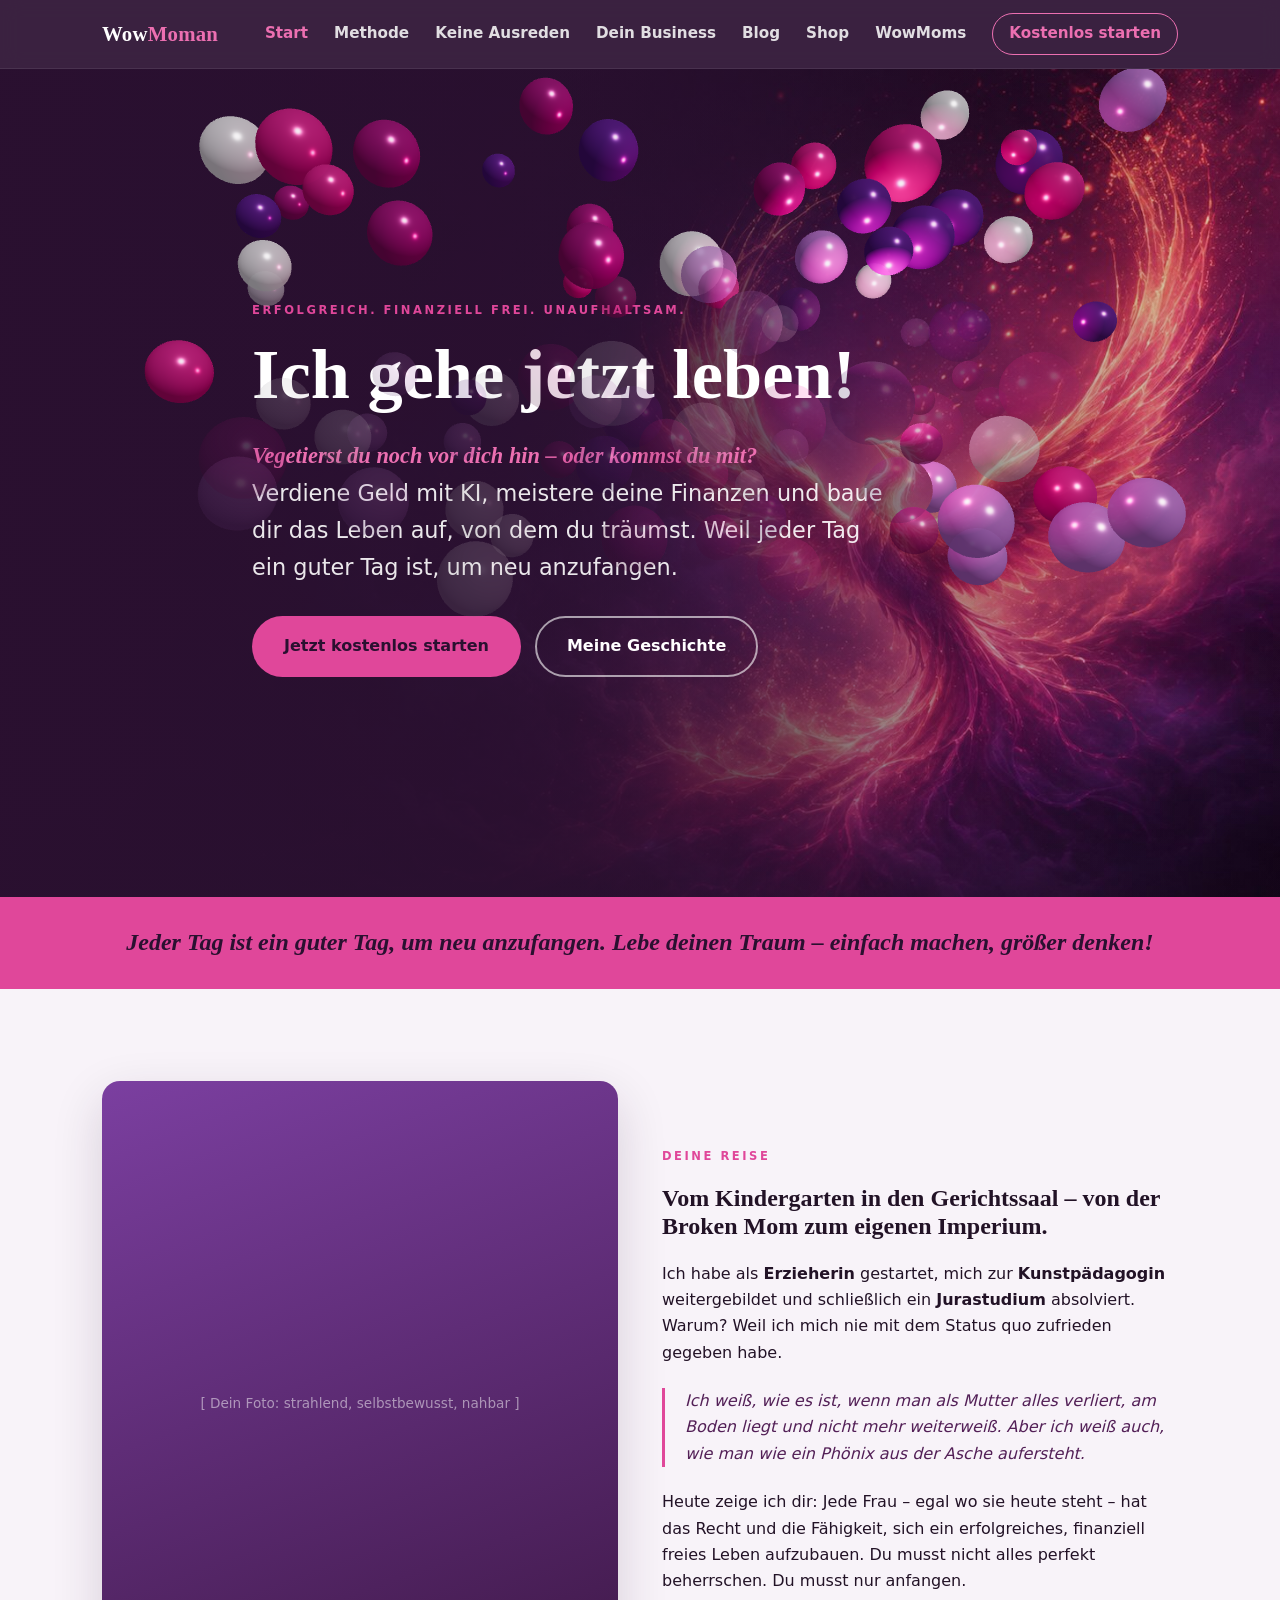
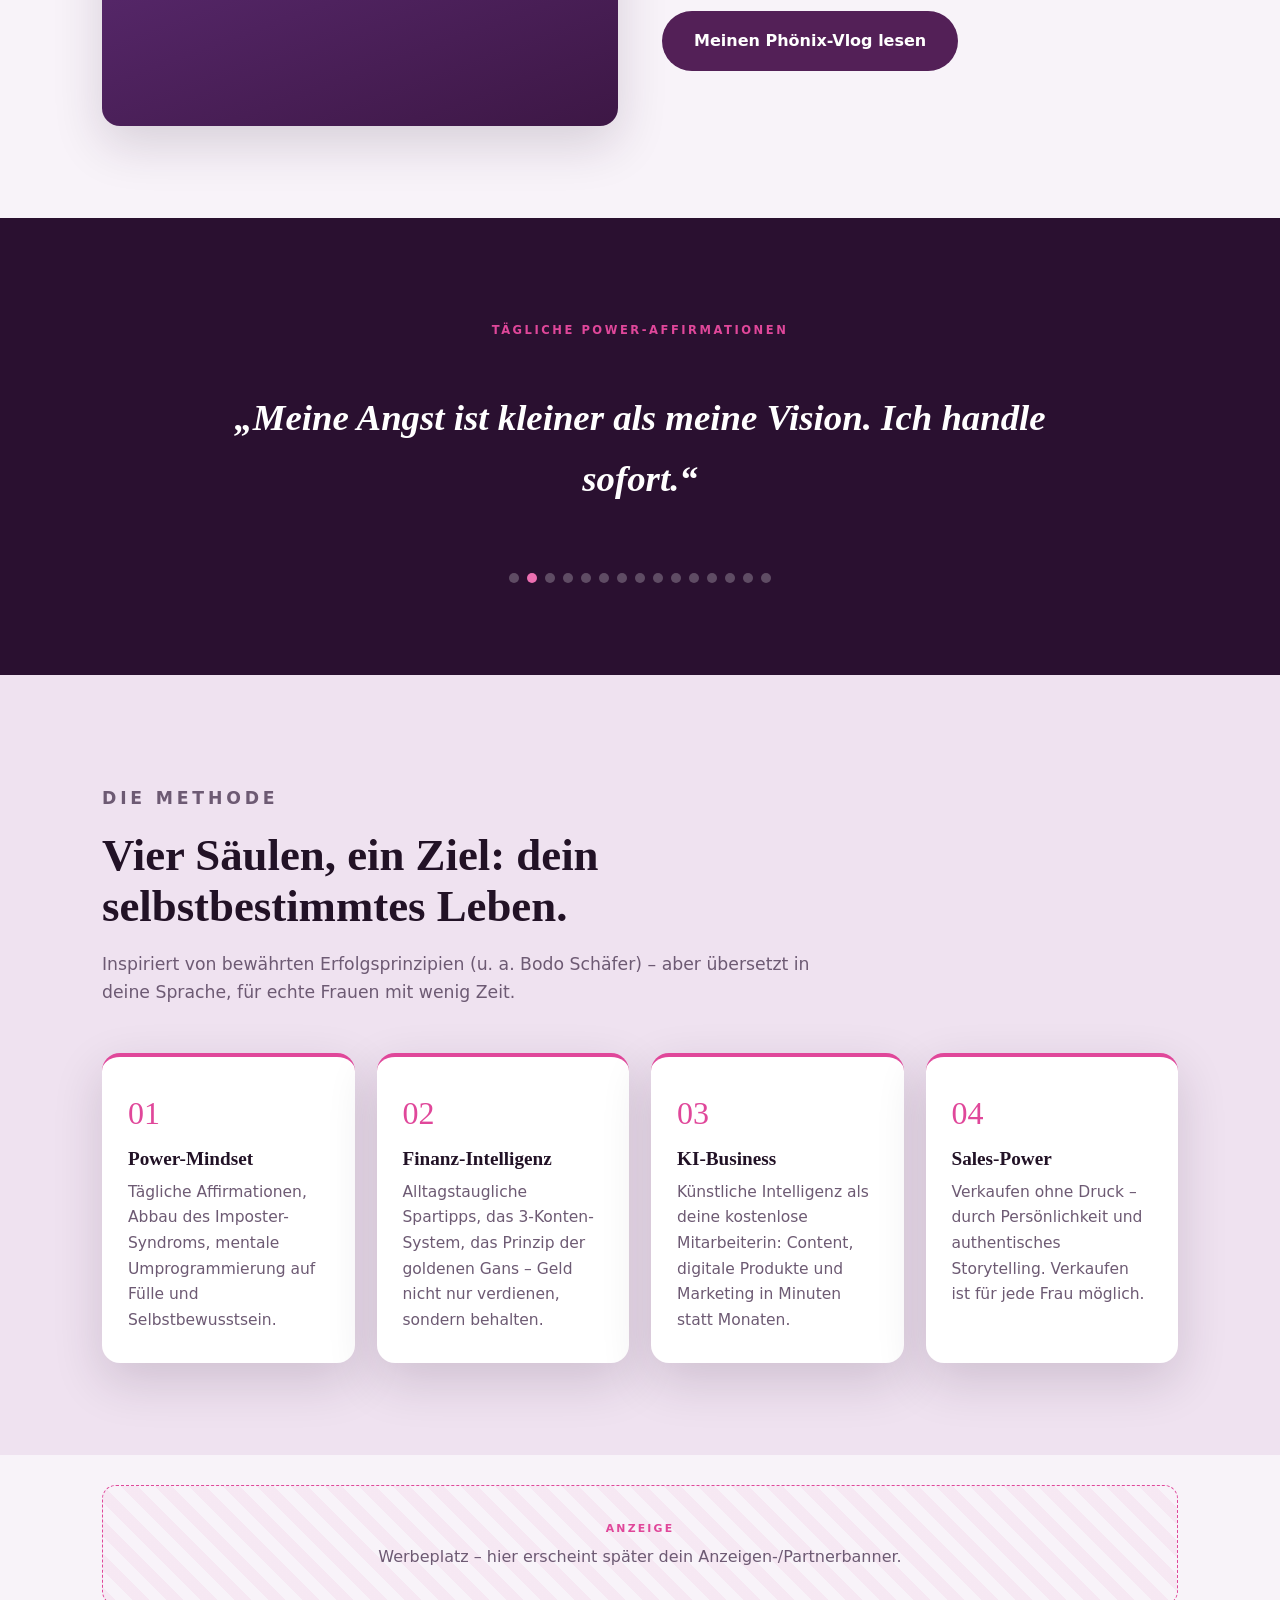
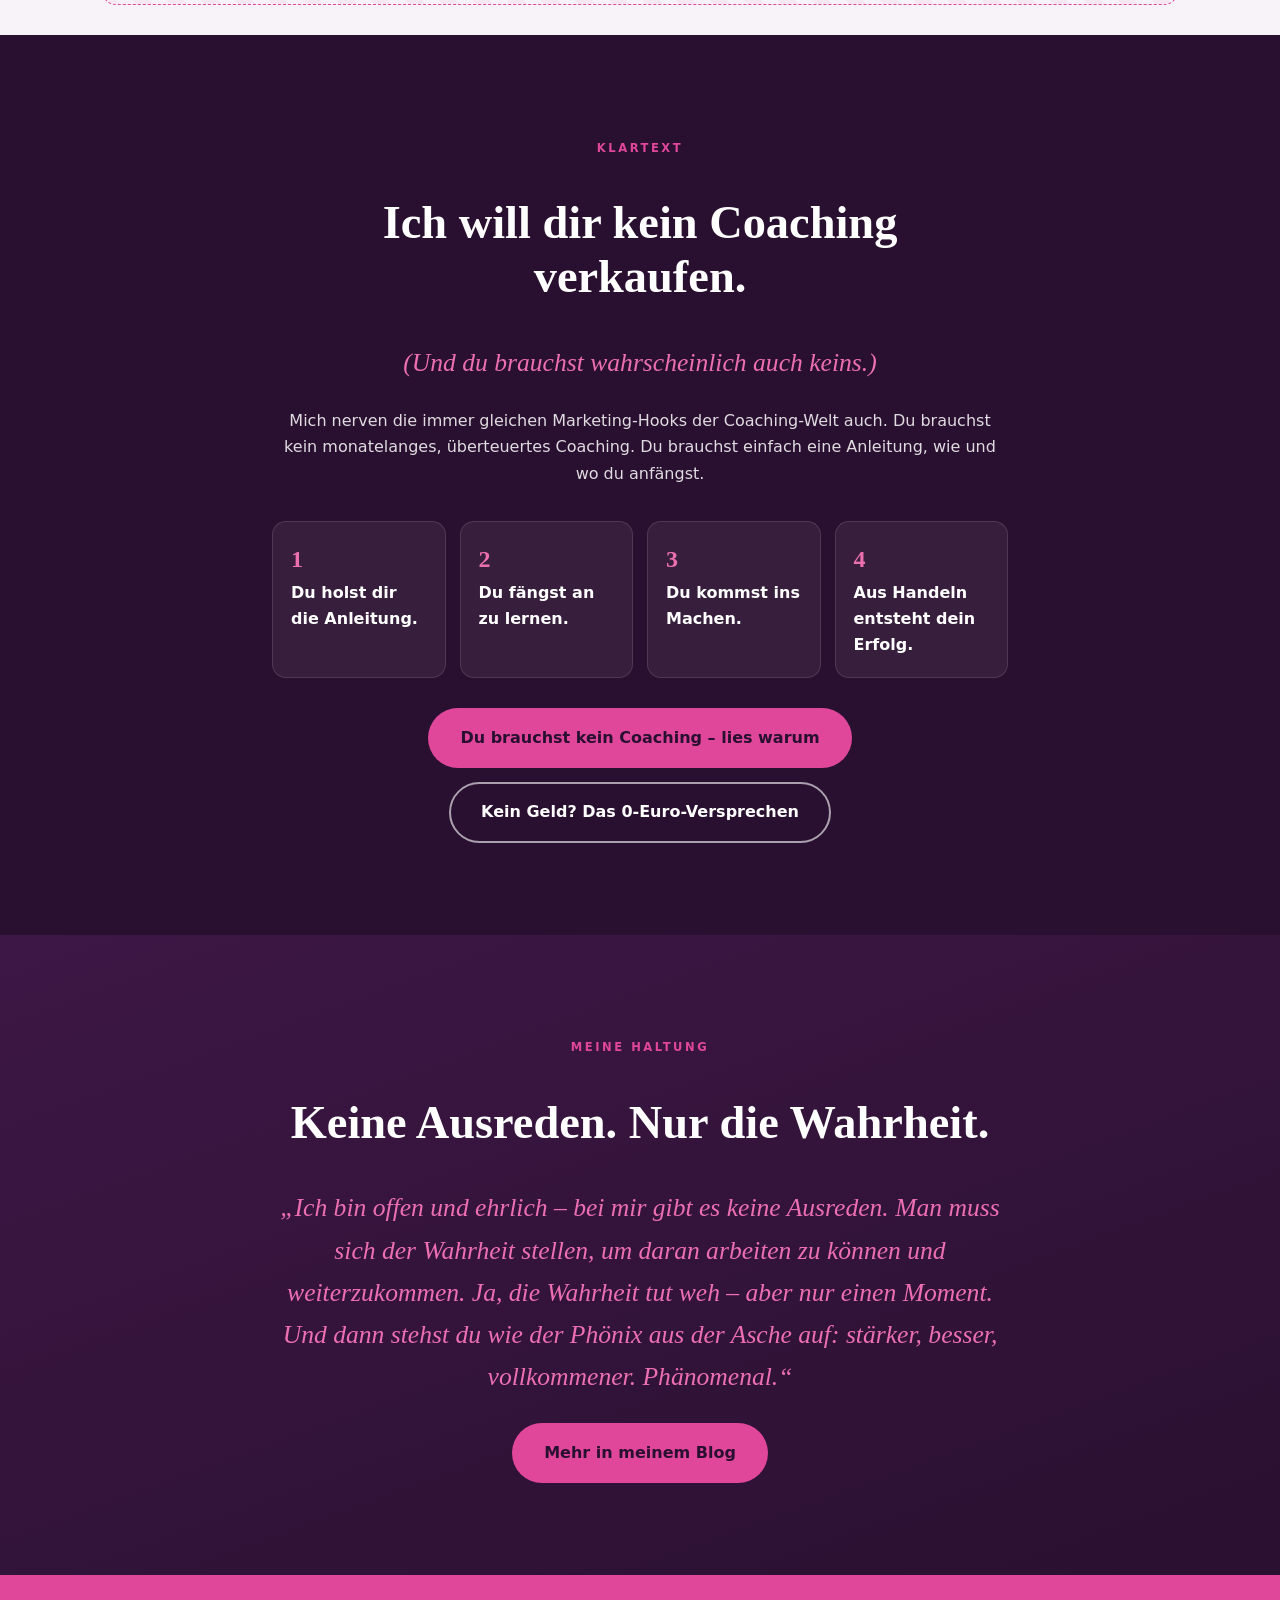
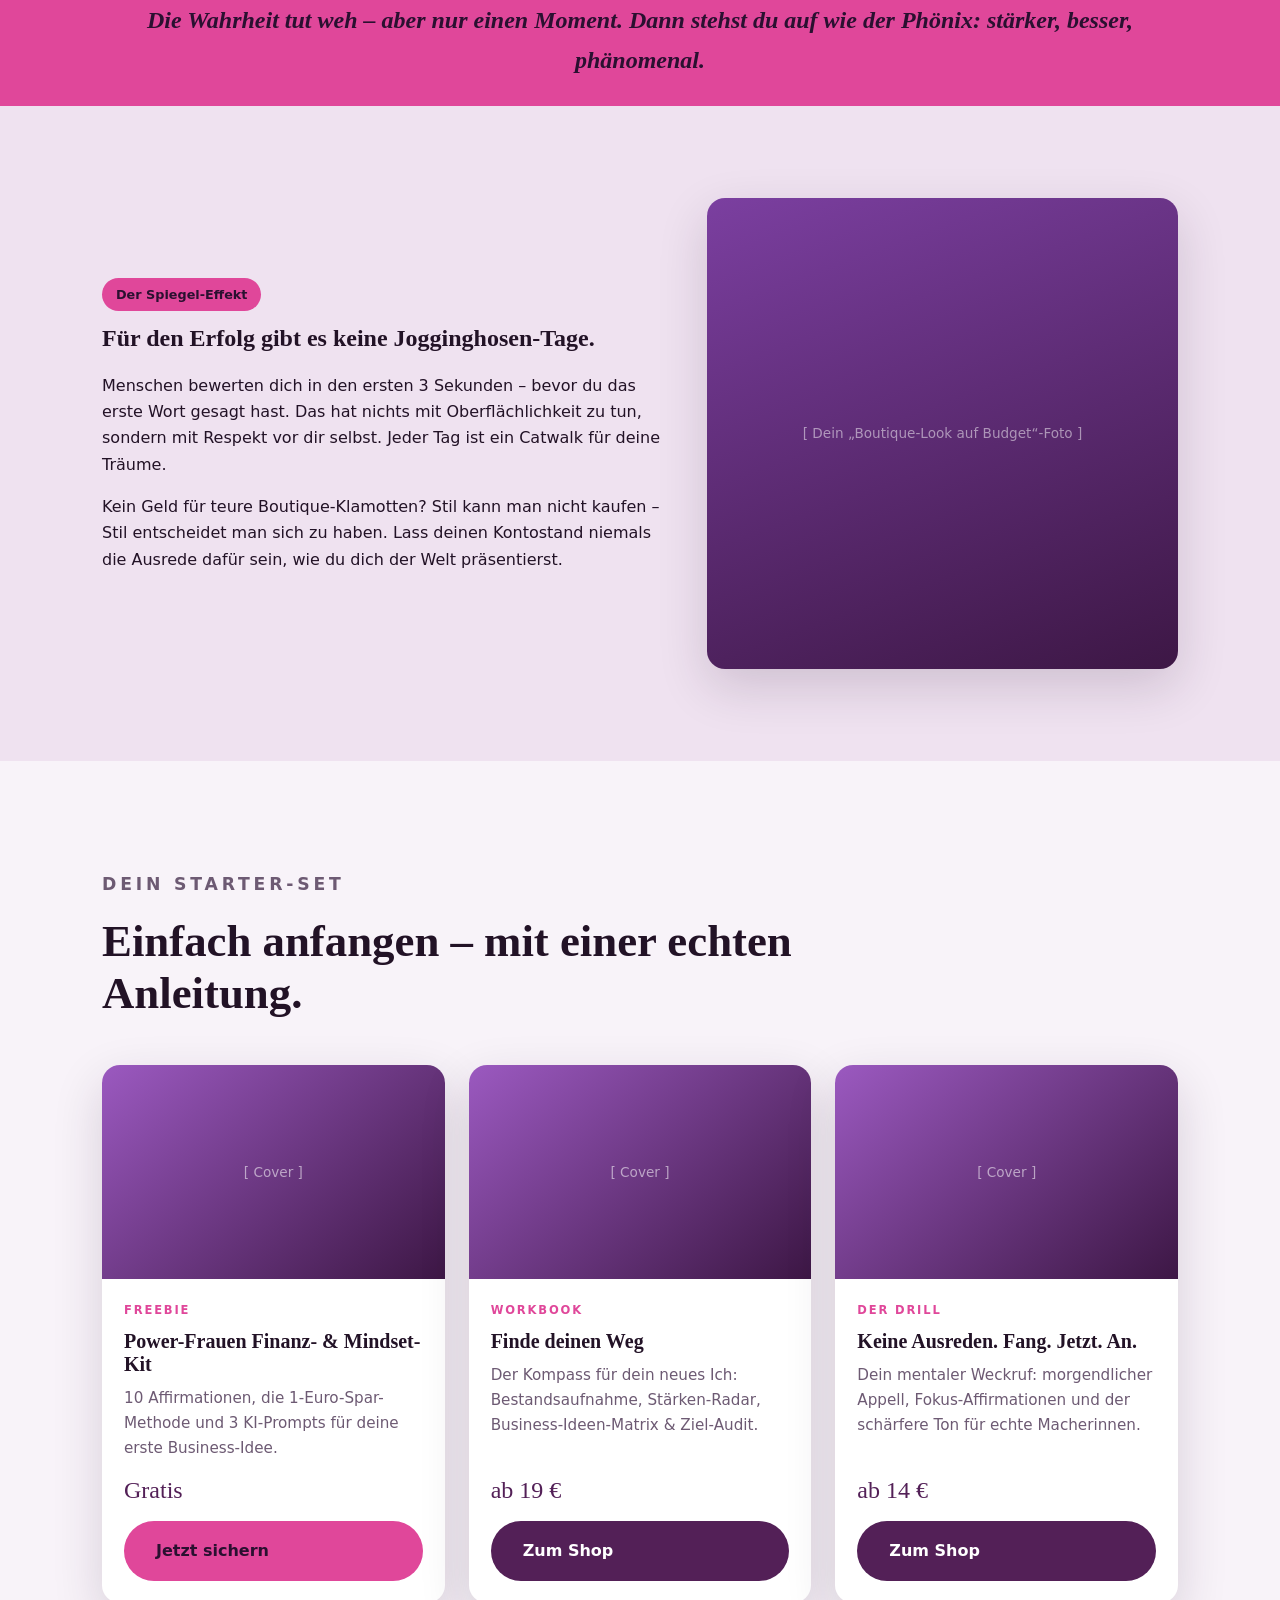
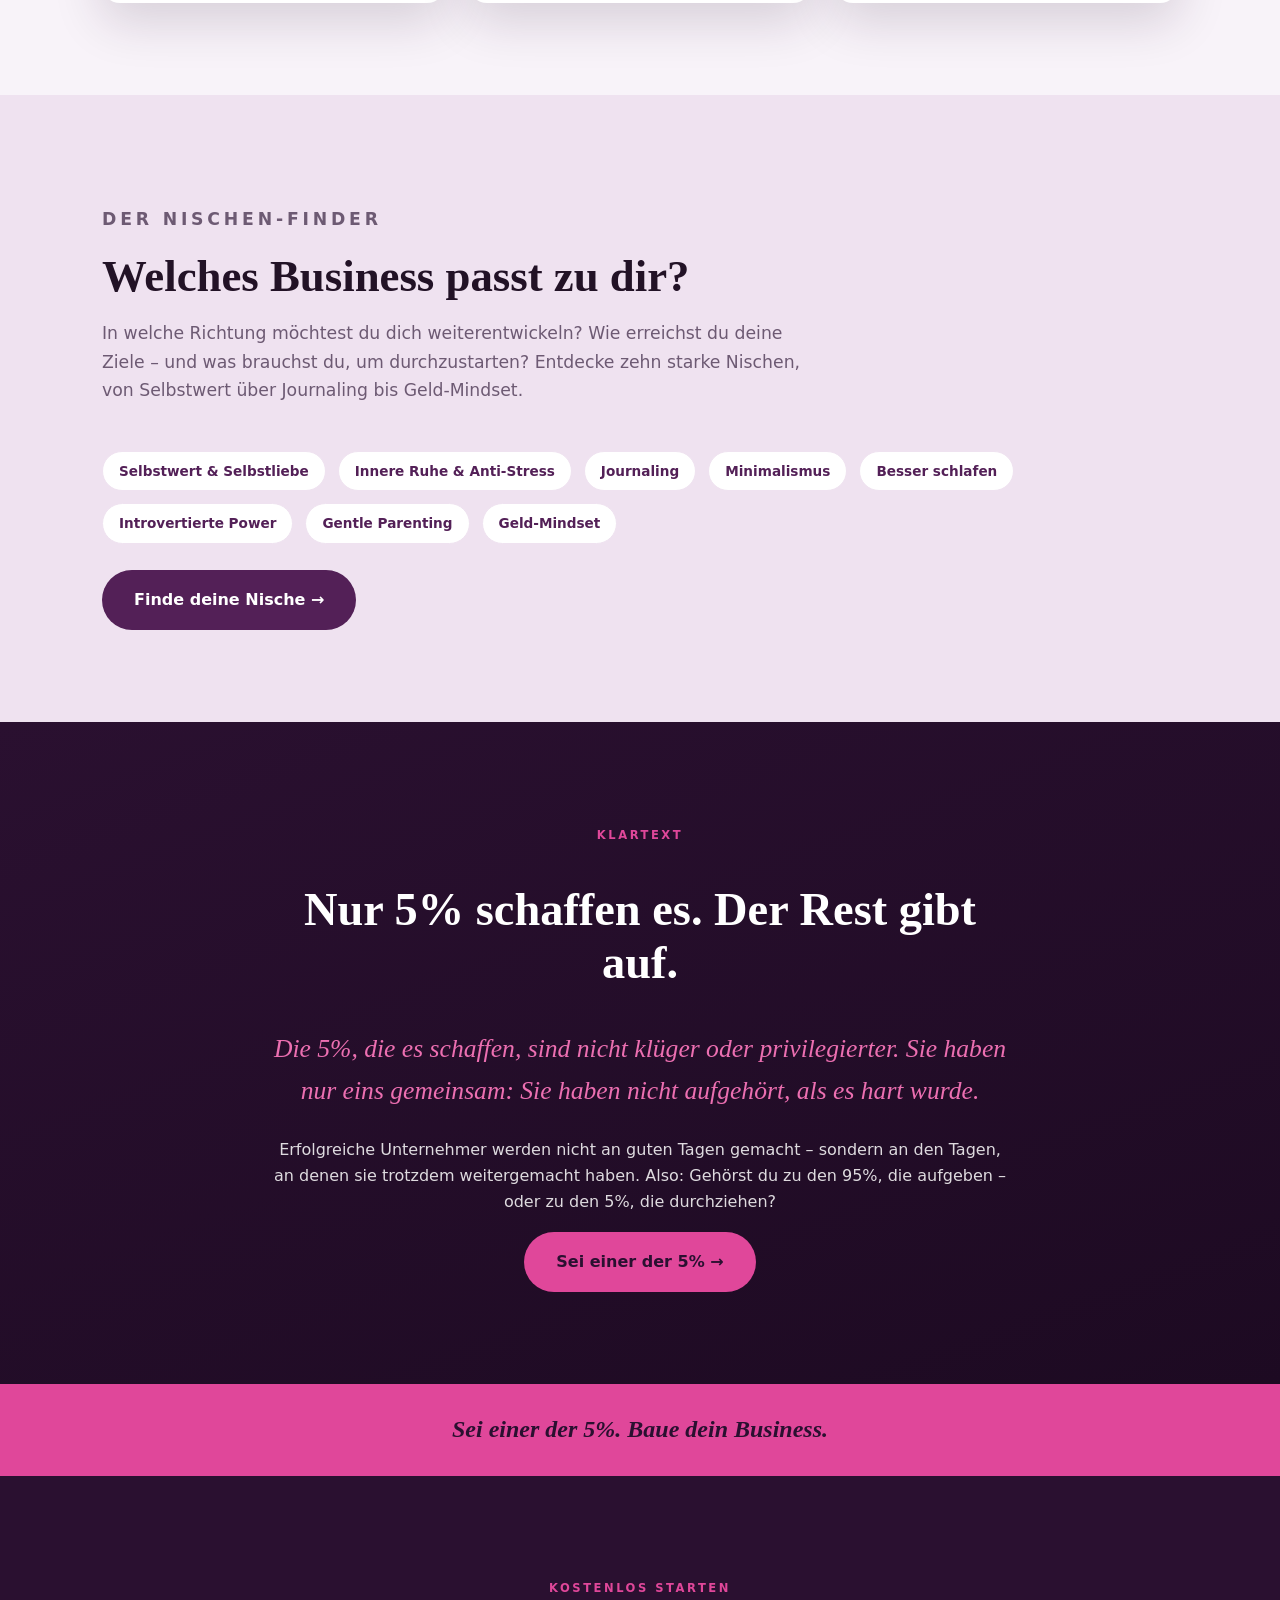
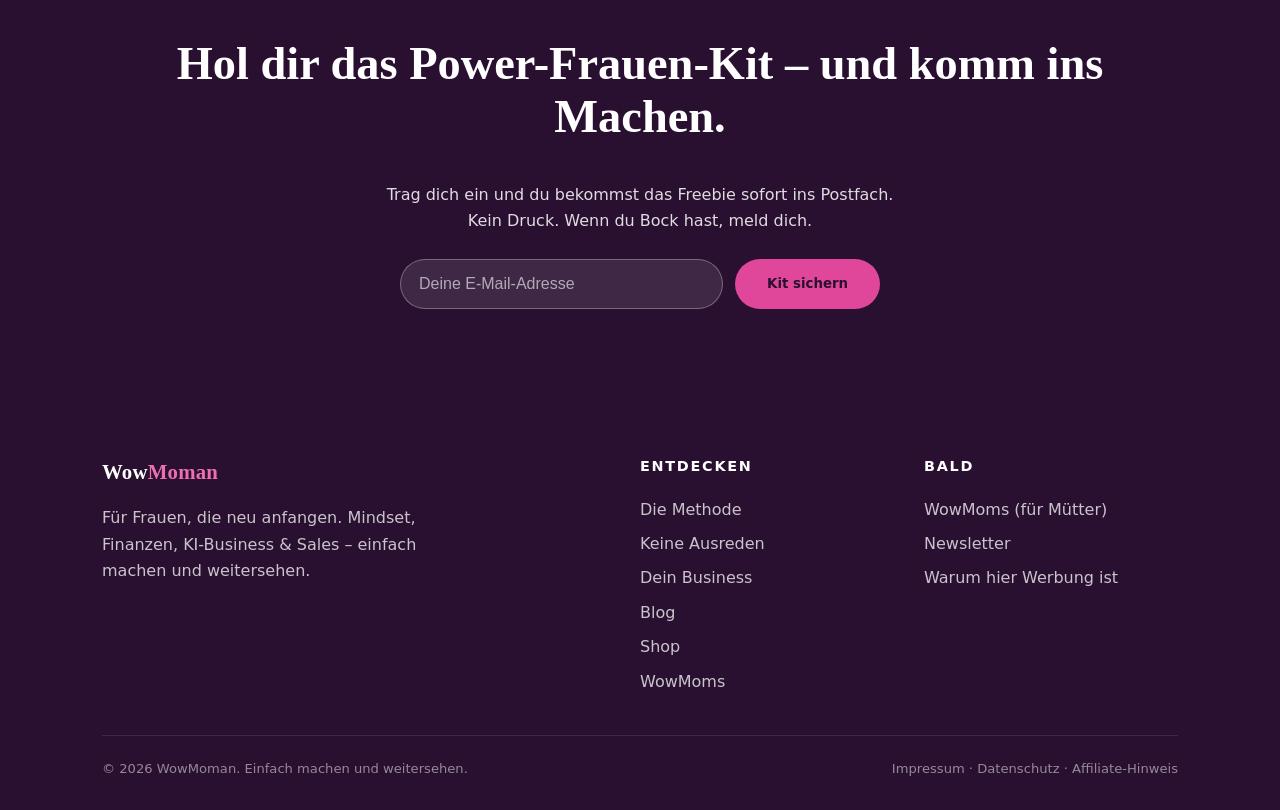
==== commit 17ef2edd: "Favicon und Hero-Bild ergaenzt (erzeugt mit kie.ai) Beide Bilder stammen aus gpt-image-2-text-to-ima" ====
--- a/index.html
+++ b/index.html
@@ -6,6 +6,9 @@
   <title>WowMoman — Ich gehe jetzt leben!</title>
   <meta name="description" content="WowMoman: Mindset, Finanzen, KI-Business & Sales für Frauen, die neu anfangen. Ich gehe jetzt leben — vegetierst du noch oder kommst du mit?" />
   <link rel="stylesheet" href="assets/styles.css" />
+  <link rel="icon" href="assets/favicon.ico" sizes="any" />
+  <link rel="icon" type="image/png" sizes="32x32" href="assets/img/favicon-32.png" />
+  <link rel="apple-touch-icon" href="assets/img/apple-touch-icon.png" />
 </head>
 <body>
 
@@ -27,9 +30,10 @@
     </div>
   </nav>
 
-  <!-- Hero (Higgsfield-Video-Andockstelle) -->
+  <!-- Hero: Phoenix-Bild als Hintergrund (assets/img/hero-phoenix.jpg, per CSS gesetzt).
+       #hero-media bleibt die Andockstelle fuer das Canvas. -->
   <header class="hero">
-    <div class="hero-media" id="hero-media"><!-- später: Higgsfield Canvas-Scrub --></div>
+    <div class="hero-media" id="hero-media"></div>
     <div class="container">
       <p class="eyebrow reveal">Erfolgreich. Finanziell frei. Unaufhaltsam.</p>
       <h1 class="reveal">Ich gehe jetzt leben!</h1>
--- a/assets/styles.css
+++ b/assets/styles.css
@@ -110,22 +110,28 @@
   color: var(--white);
   overflow: hidden;
 }
-/* Platzhalter-Hintergrund: wird später durch Higgsfield-Frame-Sequenz ersetzt.
-   #hero-media ist die Andockstelle für das scroll-cinematic Canvas. */
+/* Hero-Hintergrund: Phoenix-Bild rechts, links dunkel ausgeblendet, damit der
+   Text darauf lesbar bleibt. Der Verlauf liegt IM background-Stapel ueber dem
+   Bild, der Farbverlauf darunter traegt, falls das Bild noch nicht geladen ist.
+   #hero-media bleibt die Andockstelle fuer das scroll-cinematic Canvas. */
 .hero-media {
   position: absolute; inset: 0; z-index: 0;
   background:
-    radial-gradient(1200px 600px at 70% 20%, rgba(224,71,154,.25), transparent 60%),
+    linear-gradient(90deg, rgba(42,16,48,.93) 0%, rgba(42,16,48,.84) 42%, rgba(42,16,48,.42) 68%, rgba(42,16,48,.05) 100%),
+    url("img/hero-phoenix.jpg") center right / cover no-repeat,
     linear-gradient(135deg, var(--teal-900), var(--teal-700) 55%, var(--teal-800));
 }
-.hero-media::after {
-  content: "🎬 Platzhalter — hier kommt spaeter das Higgsfield-Kino-Video";
-  position: absolute; bottom: 16px; right: 18px;
-  font-size: .72rem; color: rgba(255,255,255,.45);
-  font-family: var(--font-body); letter-spacing: .04em;
-}
 .hero-media canvas { width: 100%; height: 100%; display: block; object-fit: cover; }
-.hero-media.has-ballpit::after { content: none; }
+/* Schmale Schirme: der Text liegt zwangslaeufig ueber dem Motiv, deshalb ein
+   gleichmaessig dunklerer Schleier statt des seitlichen Verlaufs. */
+@media (max-width: 780px) {
+  .hero-media {
+    background:
+      linear-gradient(180deg, rgba(42,16,48,.88) 0%, rgba(42,16,48,.72) 42%, rgba(42,16,48,.45) 100%),
+      url("img/hero-phoenix.jpg") 74% center / cover no-repeat,
+      linear-gradient(135deg, var(--teal-900), var(--teal-700) 55%, var(--teal-800));
+  }
+}
 /* Schwebende Kugel-Ebene ueber der ganzen Seite (unter der Nav) */
 #ballpit-layer canvas { width: 100%; height: 100%; display: block; }
 /* Lesbarkeits-Overlay ueber den Kugeln, unter dem Text */
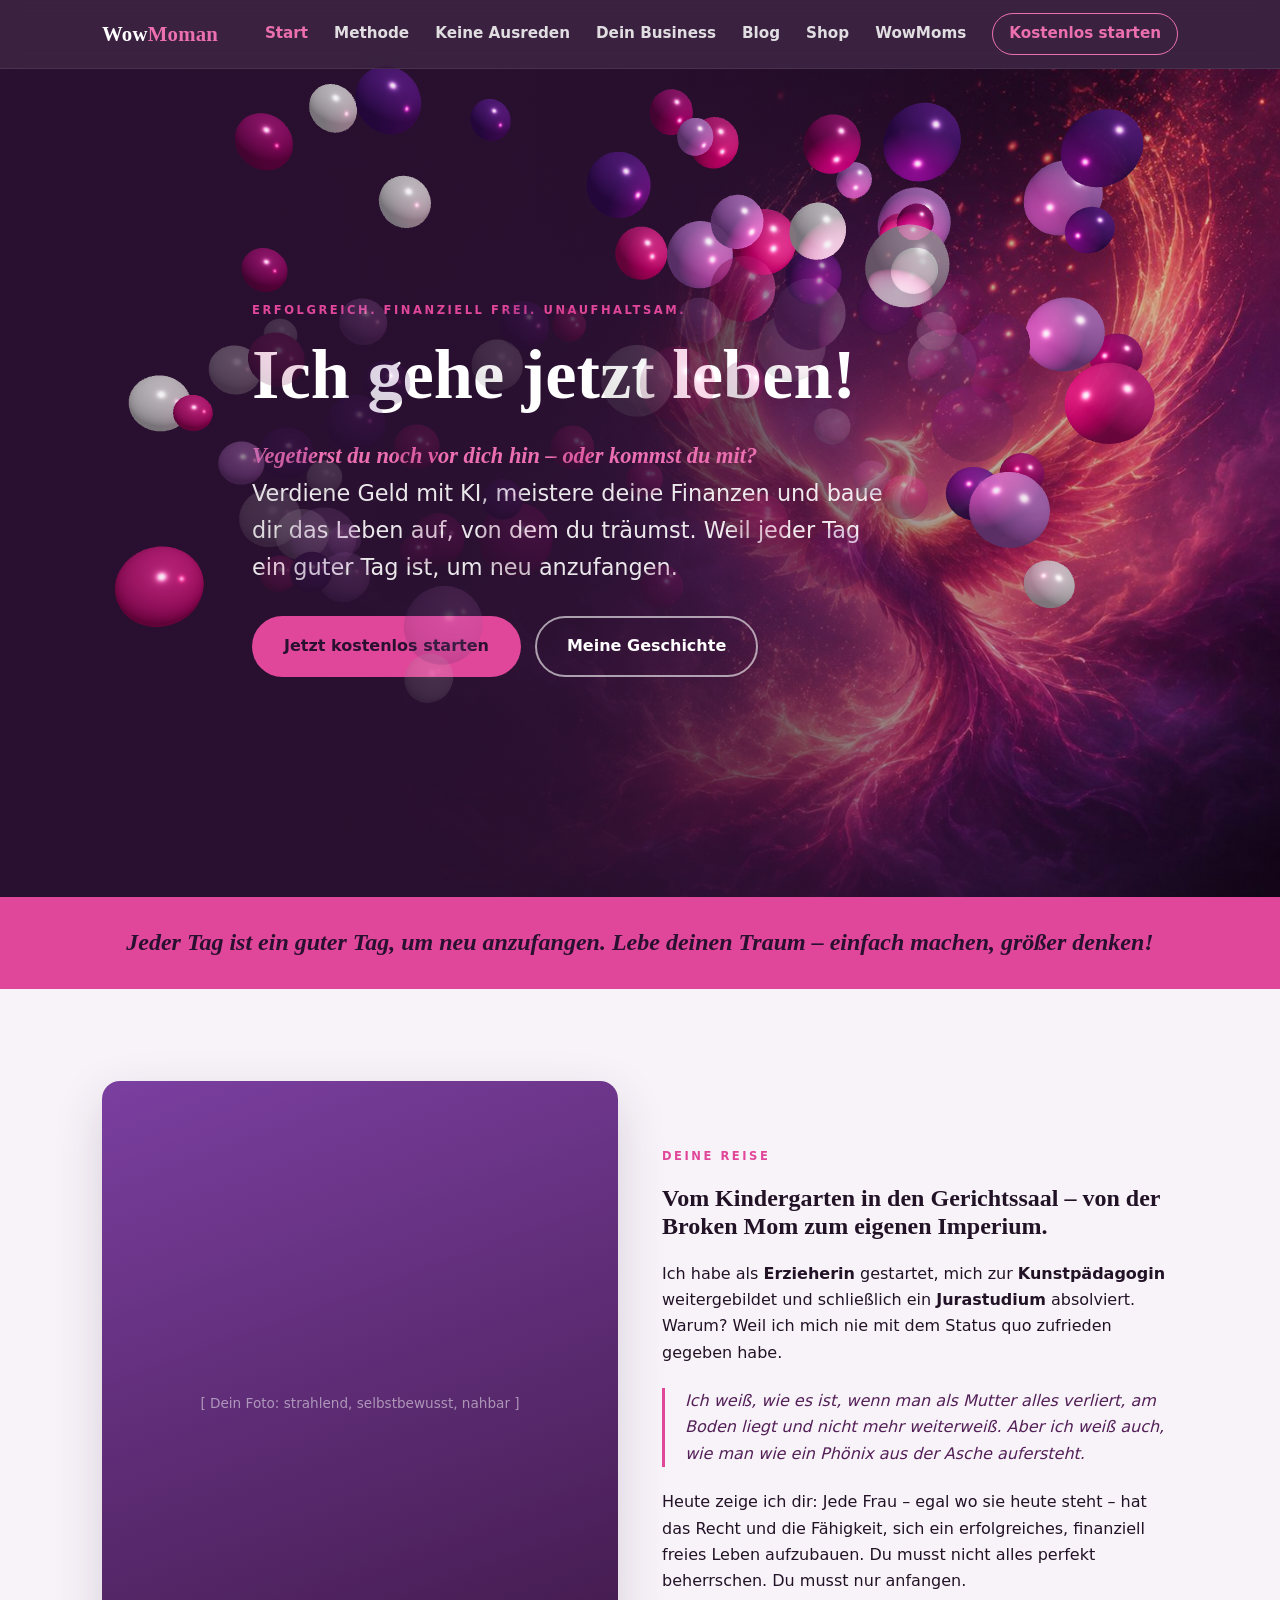
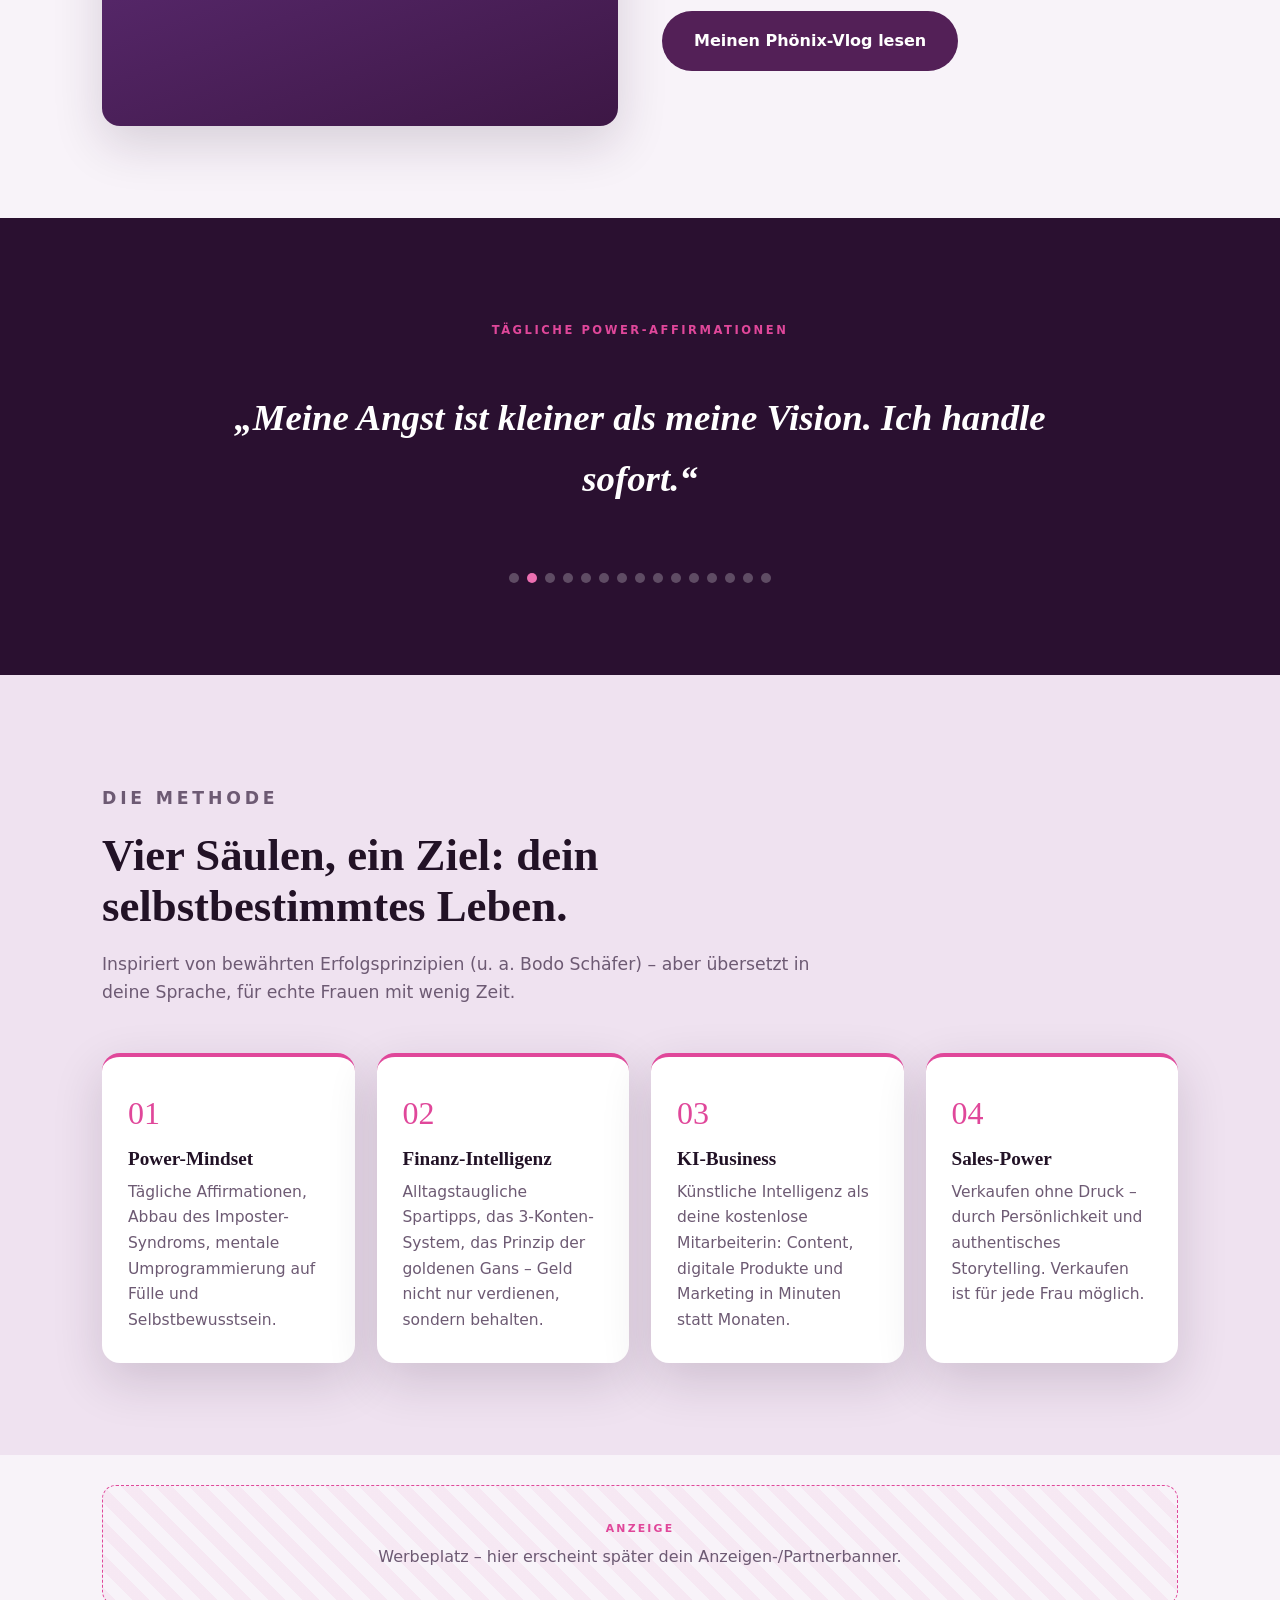
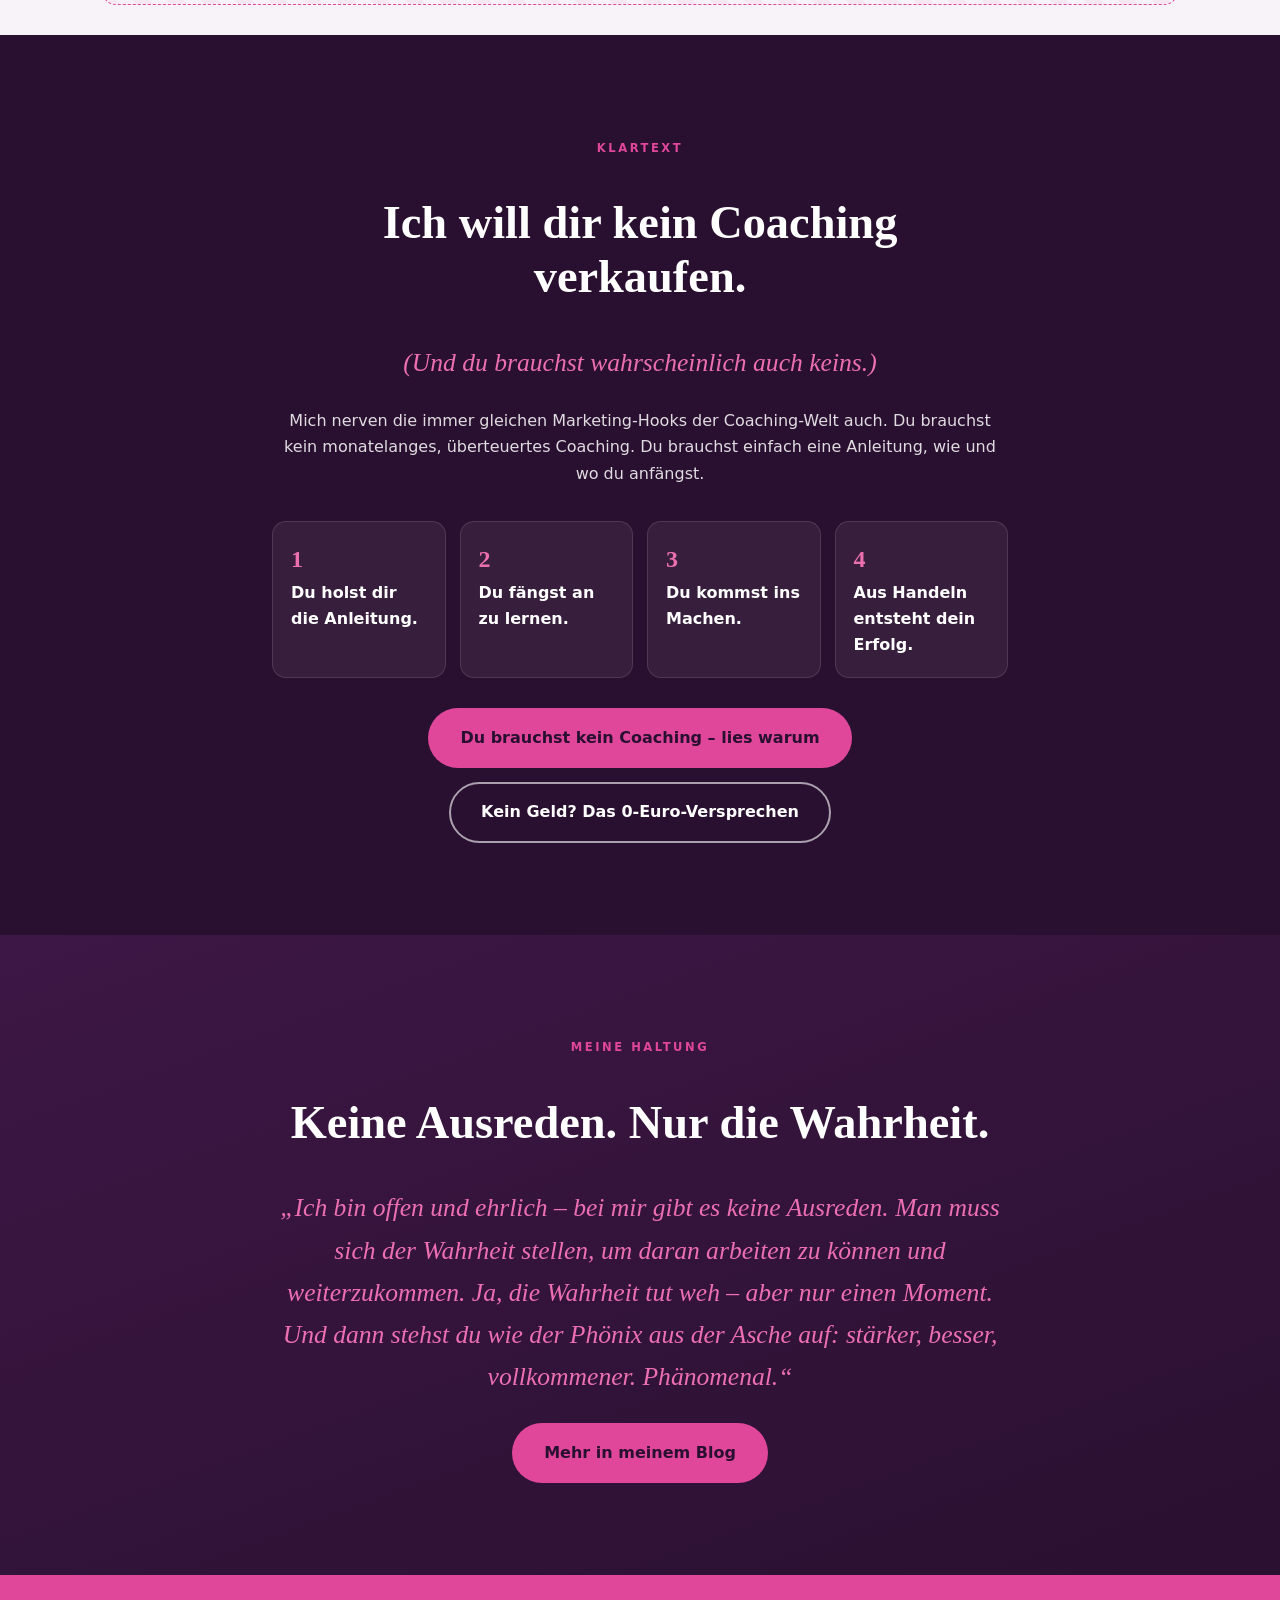
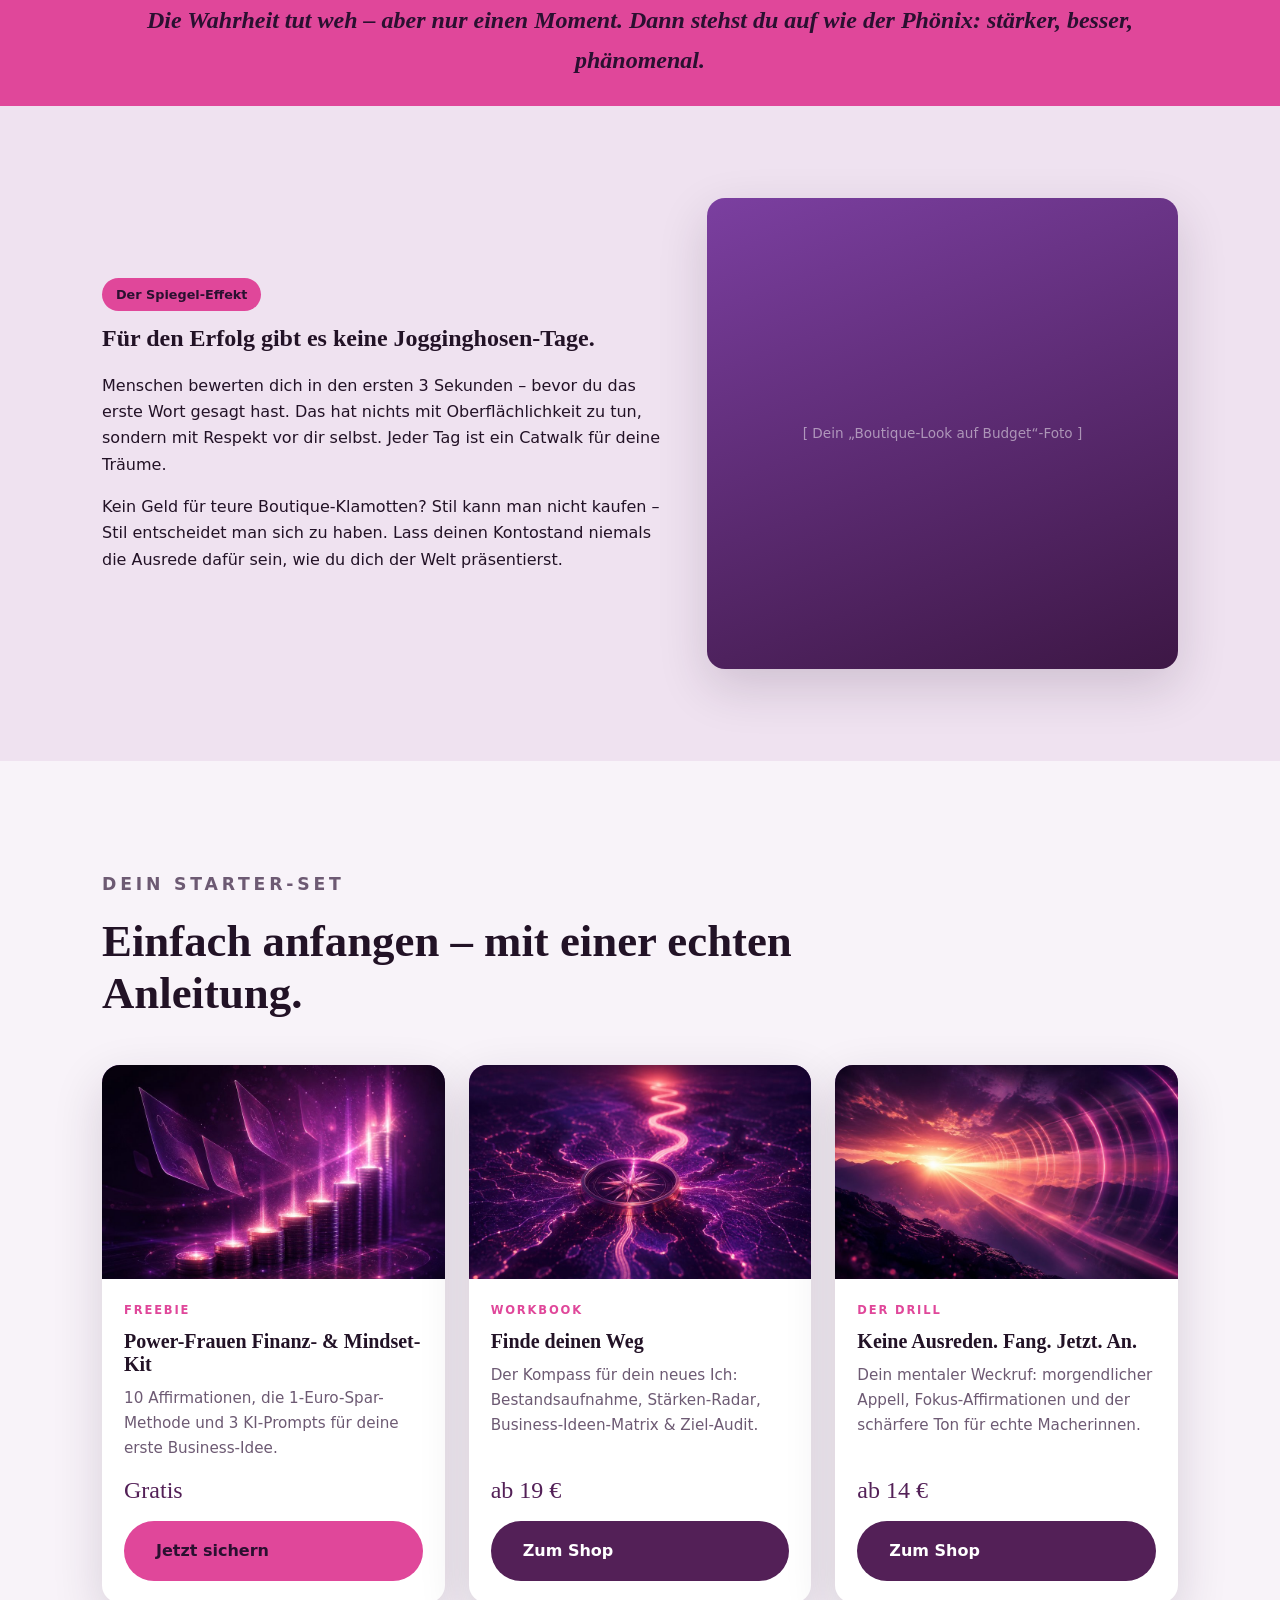
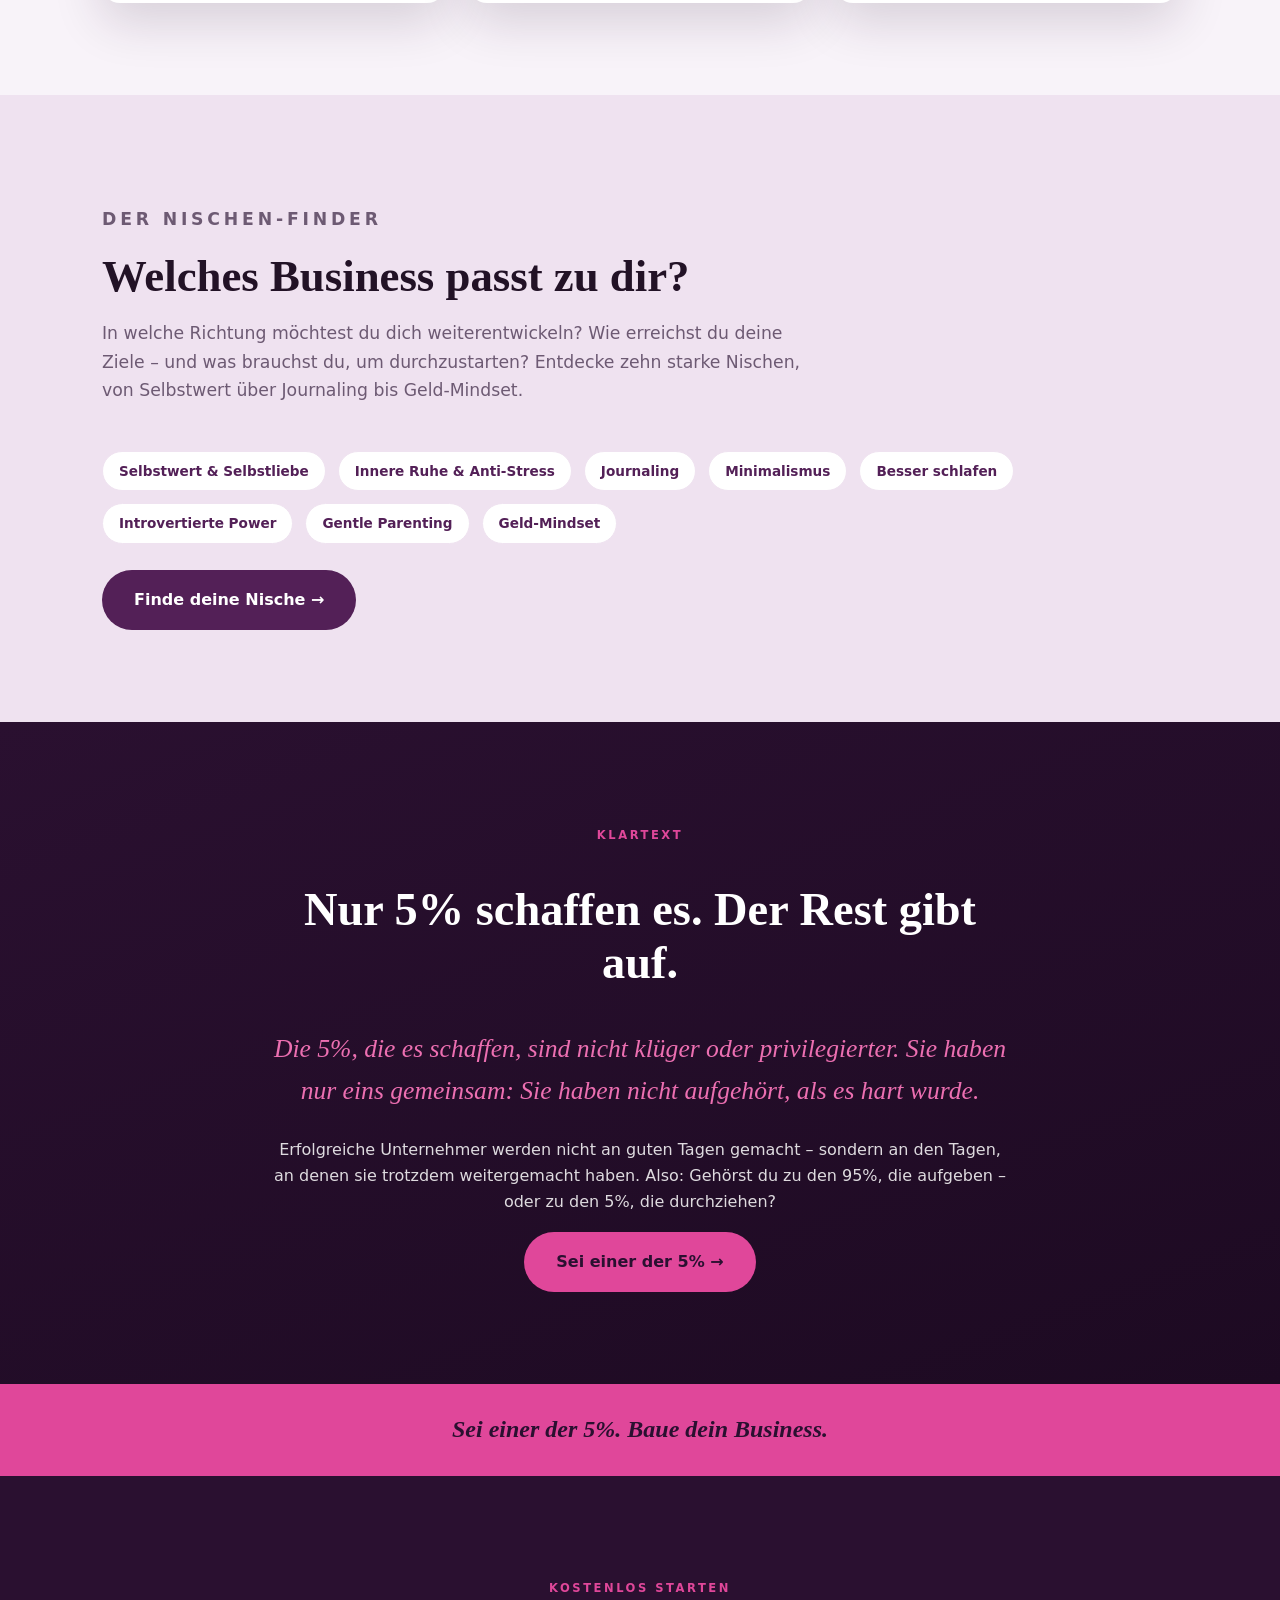
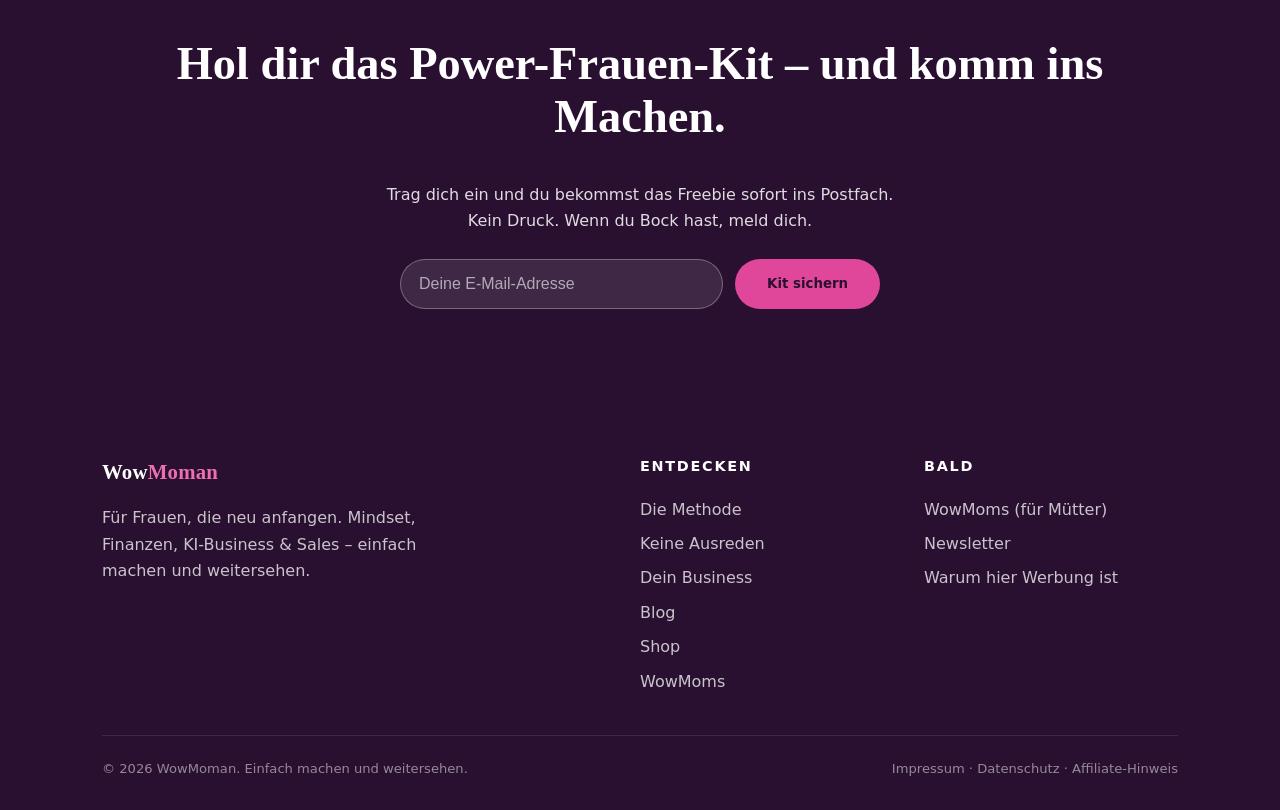
==== commit bbb2a118: "Zwoelf Produkt- und Buchcover ergaenzt (erzeugt mit kie.ai) Damit ist kein Cover-Platzhalter mehr au" ====
--- a/index.html
+++ b/index.html
@@ -189,7 +189,7 @@
       </div>
       <div class="products">
         <div class="product reveal">
-          <div class="thumb">[ Cover ]</div>
+          <div class="thumb"><img src="assets/img/cover-finanz-mindset-kit.jpg" alt="Muenzstapel wachsen als Lichtsaeulen — Power-Frauen Finanz- und Mindset-Kit" loading="lazy" /></div>
           <div class="body">
             <span class="tier">Freebie</span>
             <h3>Power-Frauen Finanz- &amp; Mindset-Kit</h3>
@@ -199,7 +199,7 @@
           </div>
         </div>
         <div class="product reveal">
-          <div class="thumb">[ Cover ]</div>
+          <div class="thumb"><img src="assets/img/cover-finde-deinen-weg.jpg" alt="Leuchtender Kompass ueber einer Karte aus Lichtlinien — Workbook Finde deinen Weg" loading="lazy" /></div>
           <div class="body">
             <span class="tier">Workbook</span>
             <h3>Finde deinen Weg</h3>
@@ -209,7 +209,7 @@
           </div>
         </div>
         <div class="product reveal">
-          <div class="thumb">[ Cover ]</div>
+          <div class="thumb"><img src="assets/img/cover-der-drill.jpg" alt="Sonnenaufgang durchbricht die Dunkelheit — Der Drill: Keine Ausreden" loading="lazy" /></div>
           <div class="body">
             <span class="tier">Der Drill</span>
             <h3>Keine Ausreden. Fang. Jetzt. An.</h3>
--- a/assets/styles.css
+++ b/assets/styles.css
@@ -164,6 +164,19 @@
   color: rgba(255,255,255,.5); font-size: .85rem; text-align: center; padding: 20px;
   box-shadow: var(--shadow);
 }
+/* Buchcover: Bild aus kie.ai plus Titel als echter HTML-Text darueber.
+   Bewusst nicht ins Bild generiert — Bildmodelle verstuemmeln deutsche
+   Titel, und so bleibt die Schrift scharf und aenderbar. */
+.book-cover { display: block; padding: 0; position: relative; overflow: hidden; }
+.book-cover img { width: 100%; height: 100%; object-fit: cover; }
+.book-cover figcaption {
+  position: absolute; top: 0; left: 0; right: 0;
+  padding: 24px 22px 40px;
+  background: linear-gradient(180deg, rgba(42,16,48,.88) 0%, rgba(42,16,48,.55) 65%, rgba(42,16,48,0) 100%);
+  display: flex; flex-direction: column; gap: 8px; text-align: center;
+}
+.book-cover .reihe { font-size: .66rem; text-transform: uppercase; letter-spacing: .2em; font-weight: 700; color: var(--gold-400); }
+.book-cover .titel { font-family: var(--font-head); font-size: clamp(1.3rem, 2.4vw, 1.75rem); line-height: 1.15; color: var(--white); }
 .story blockquote { border-left: 3px solid var(--gold-500); margin: 22px 0; padding-left: 20px; font-style: italic; color: var(--teal-700); }
 @media (max-width: 780px) { .story-grid { grid-template-columns: 1fr; } }
 
@@ -218,7 +231,10 @@
   background: var(--white); border-radius: var(--radius); overflow: hidden;
   box-shadow: var(--shadow); display: flex; flex-direction: column;
 }
-.product .thumb { aspect-ratio: 16/10; background: linear-gradient(140deg, var(--teal-500), var(--teal-800)); display: flex; align-items: center; justify-content: center; color: rgba(255,255,255,.55); font-size: .85rem; }
+.product .thumb { aspect-ratio: 16/10; background: linear-gradient(140deg, var(--teal-500), var(--teal-800)); display: flex; align-items: center; justify-content: center; color: rgba(255,255,255,.55); font-size: .85rem; overflow: hidden; }
+/* Das Coverbild fuellt die Kachel randlos; der Verlauf darunter traegt,
+   solange das Bild noch laedt. */
+.product .thumb img { width: 100%; height: 100%; object-fit: cover; }
 .product .body { padding: 22px; display: flex; flex-direction: column; gap: 10px; flex: 1; }
 .product .tier { font-size: .72rem; text-transform: uppercase; letter-spacing: .16em; font-weight: 700; color: var(--gold-500); }
 .product h3 { margin: 0; font-size: 1.25rem; }
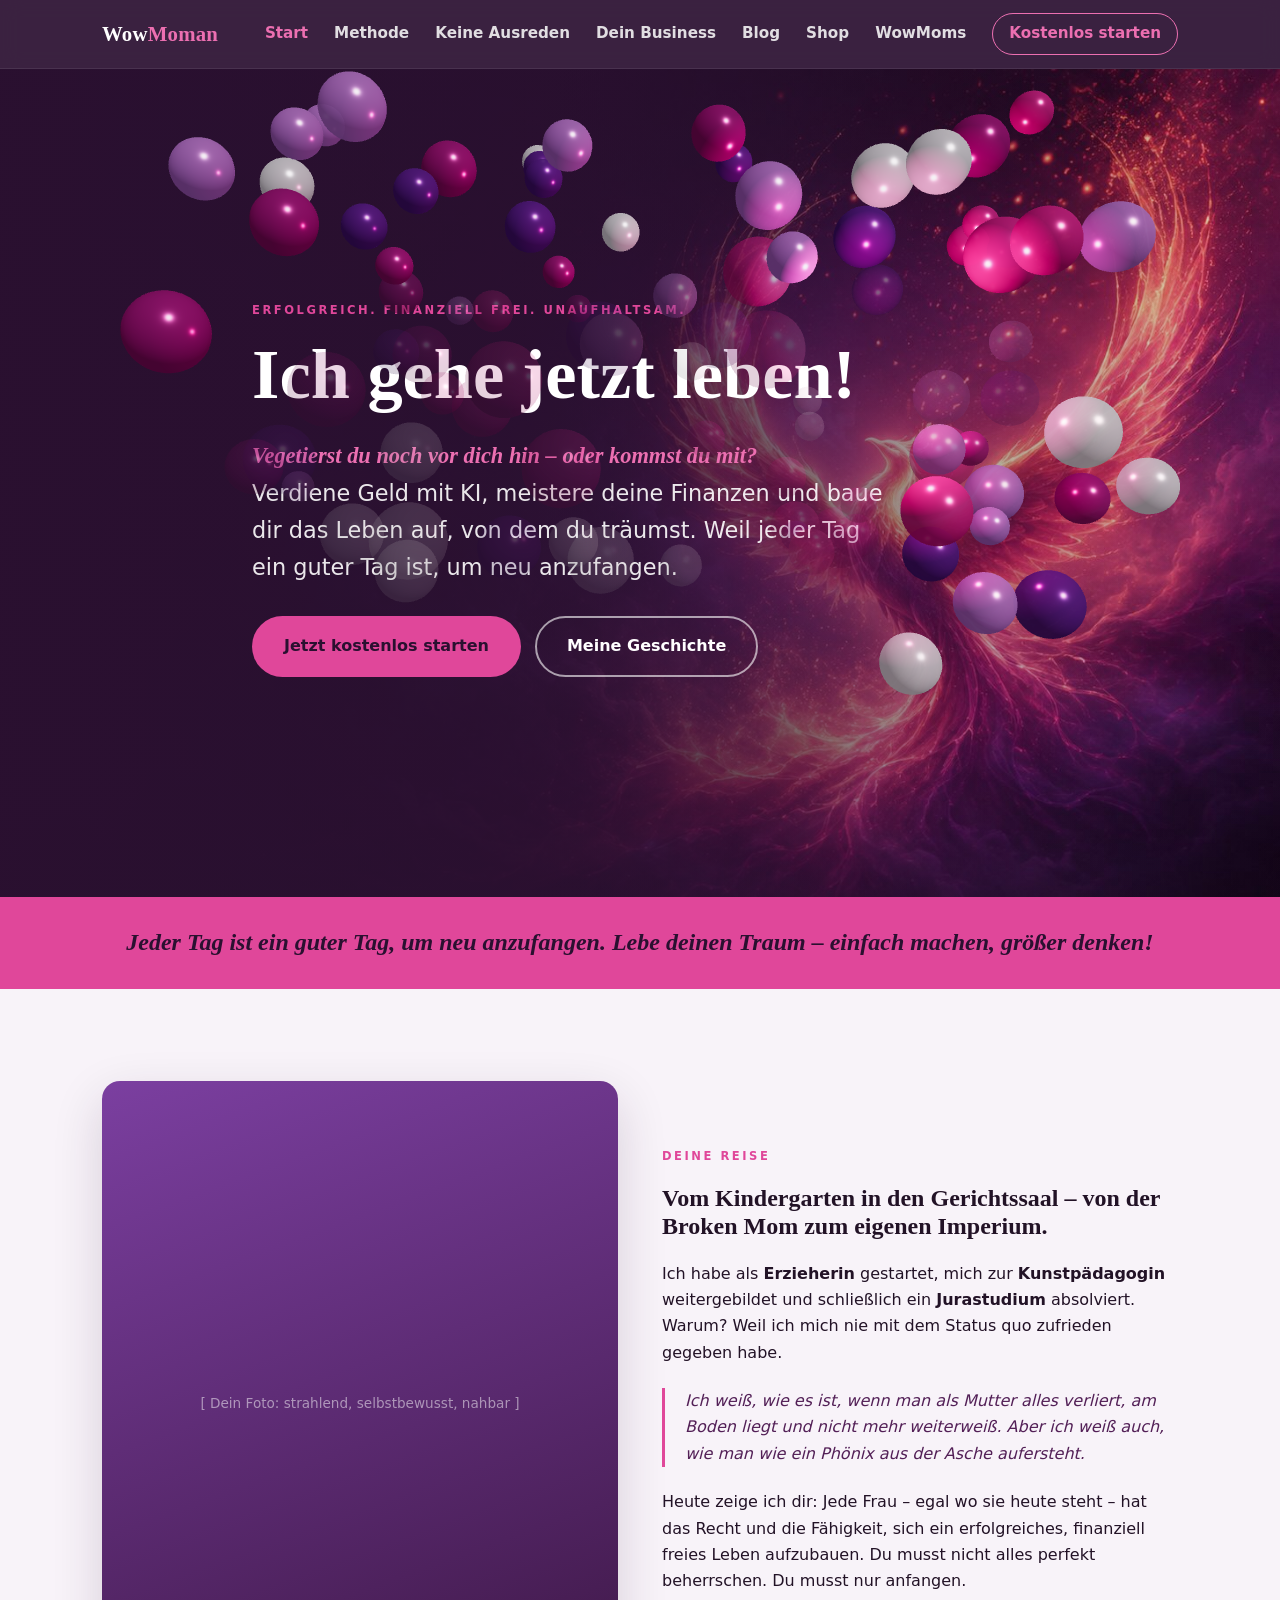
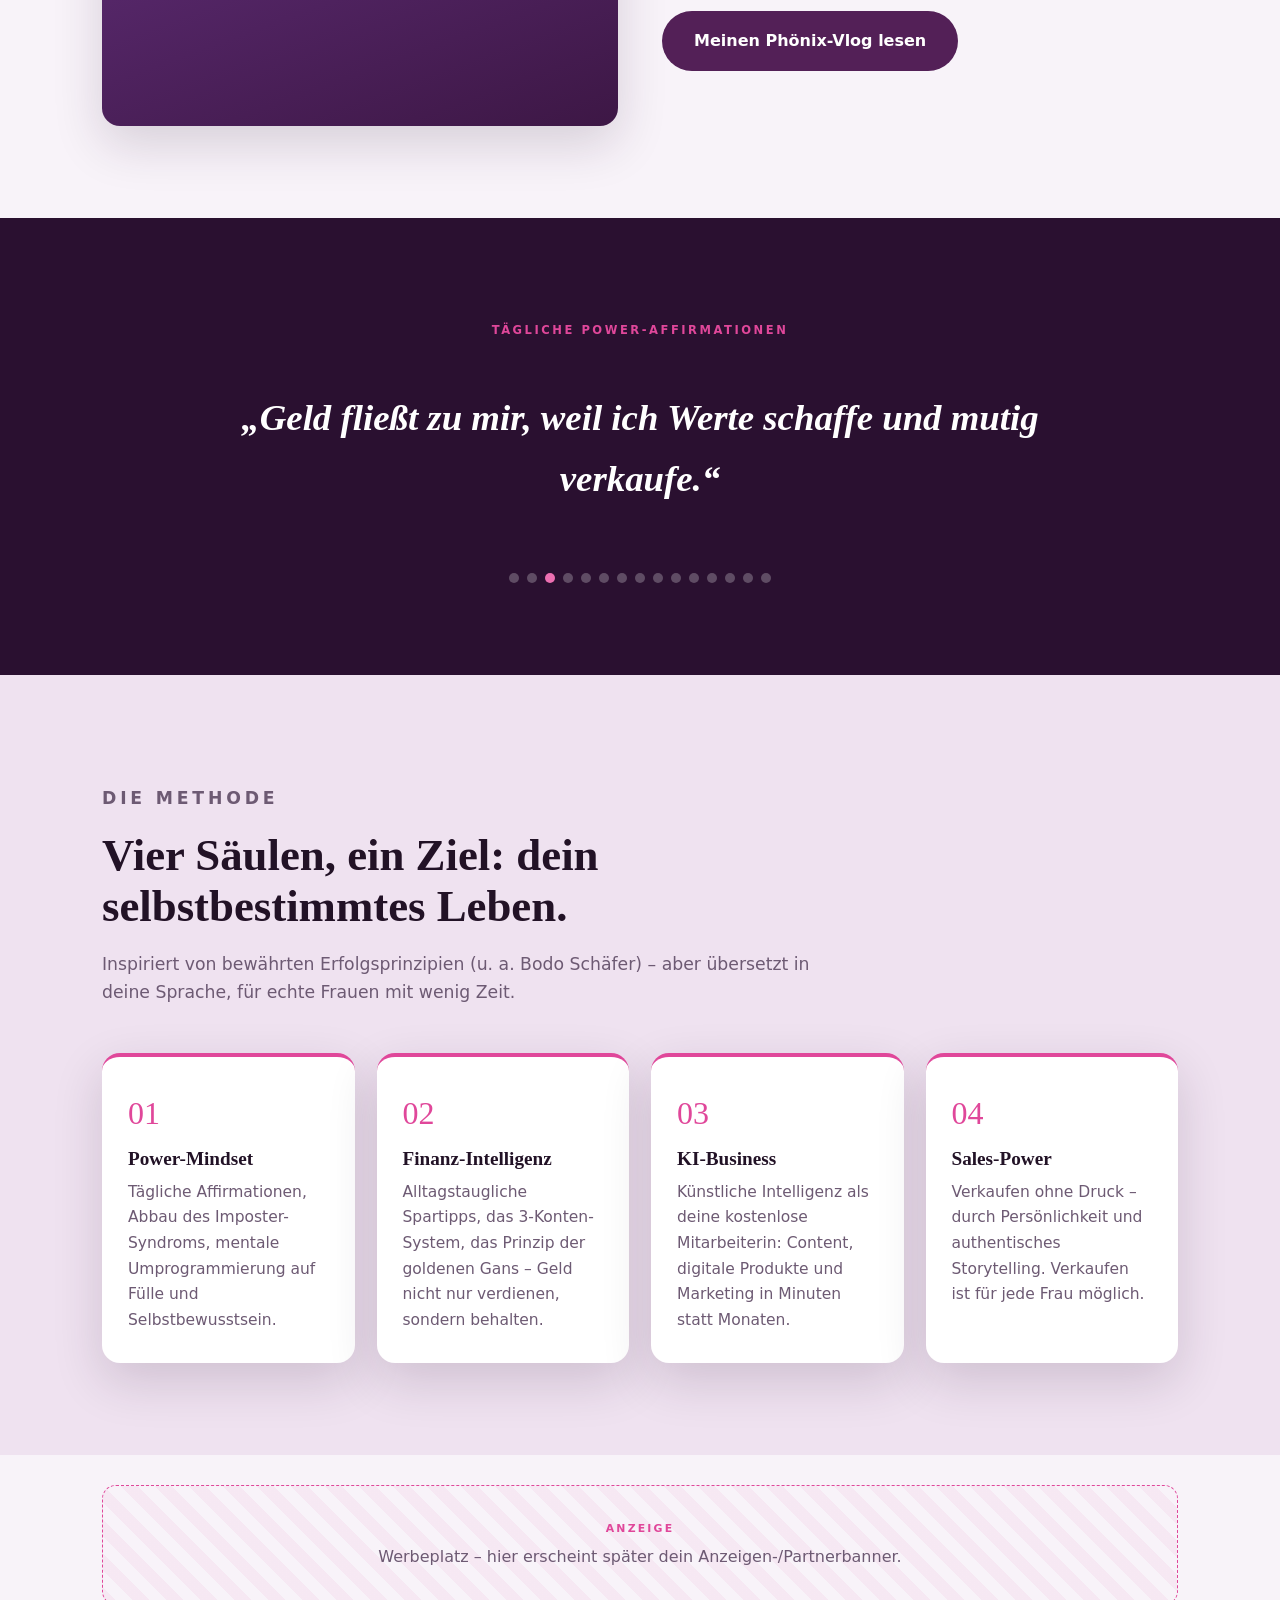
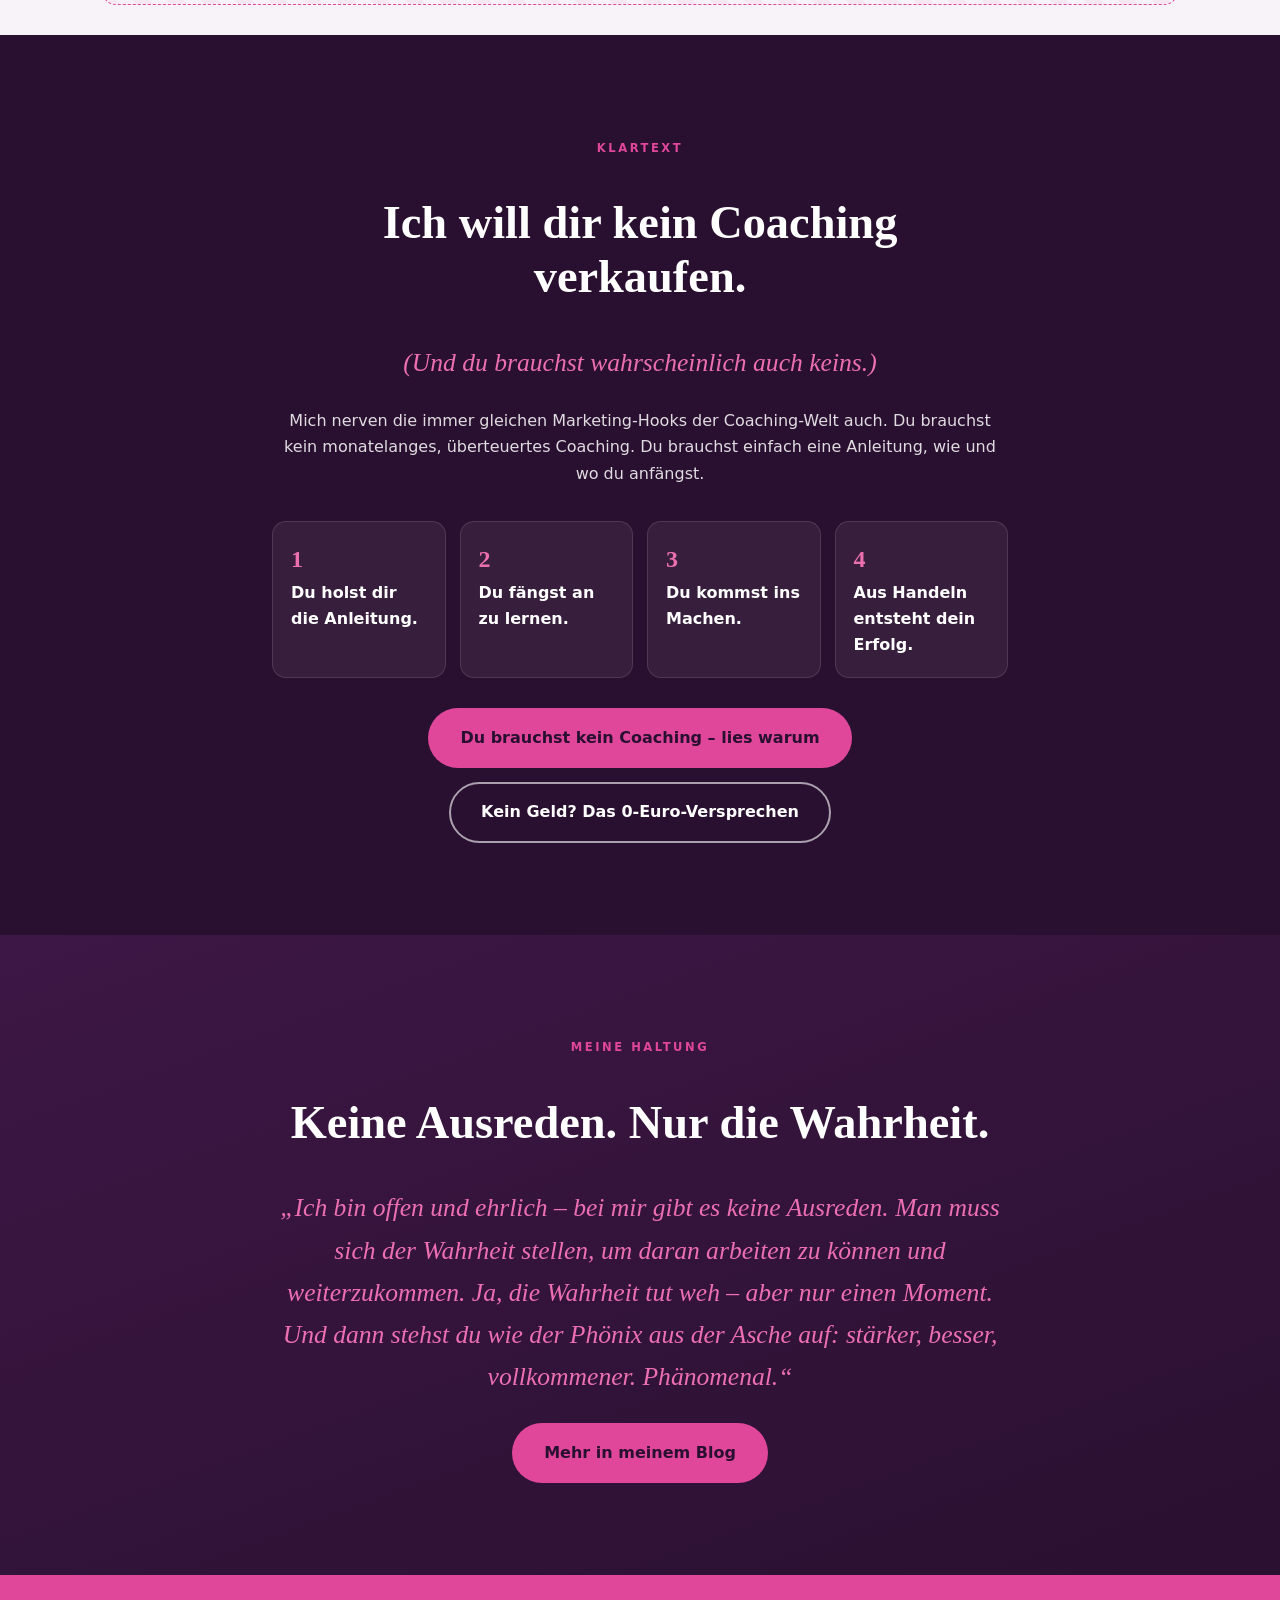
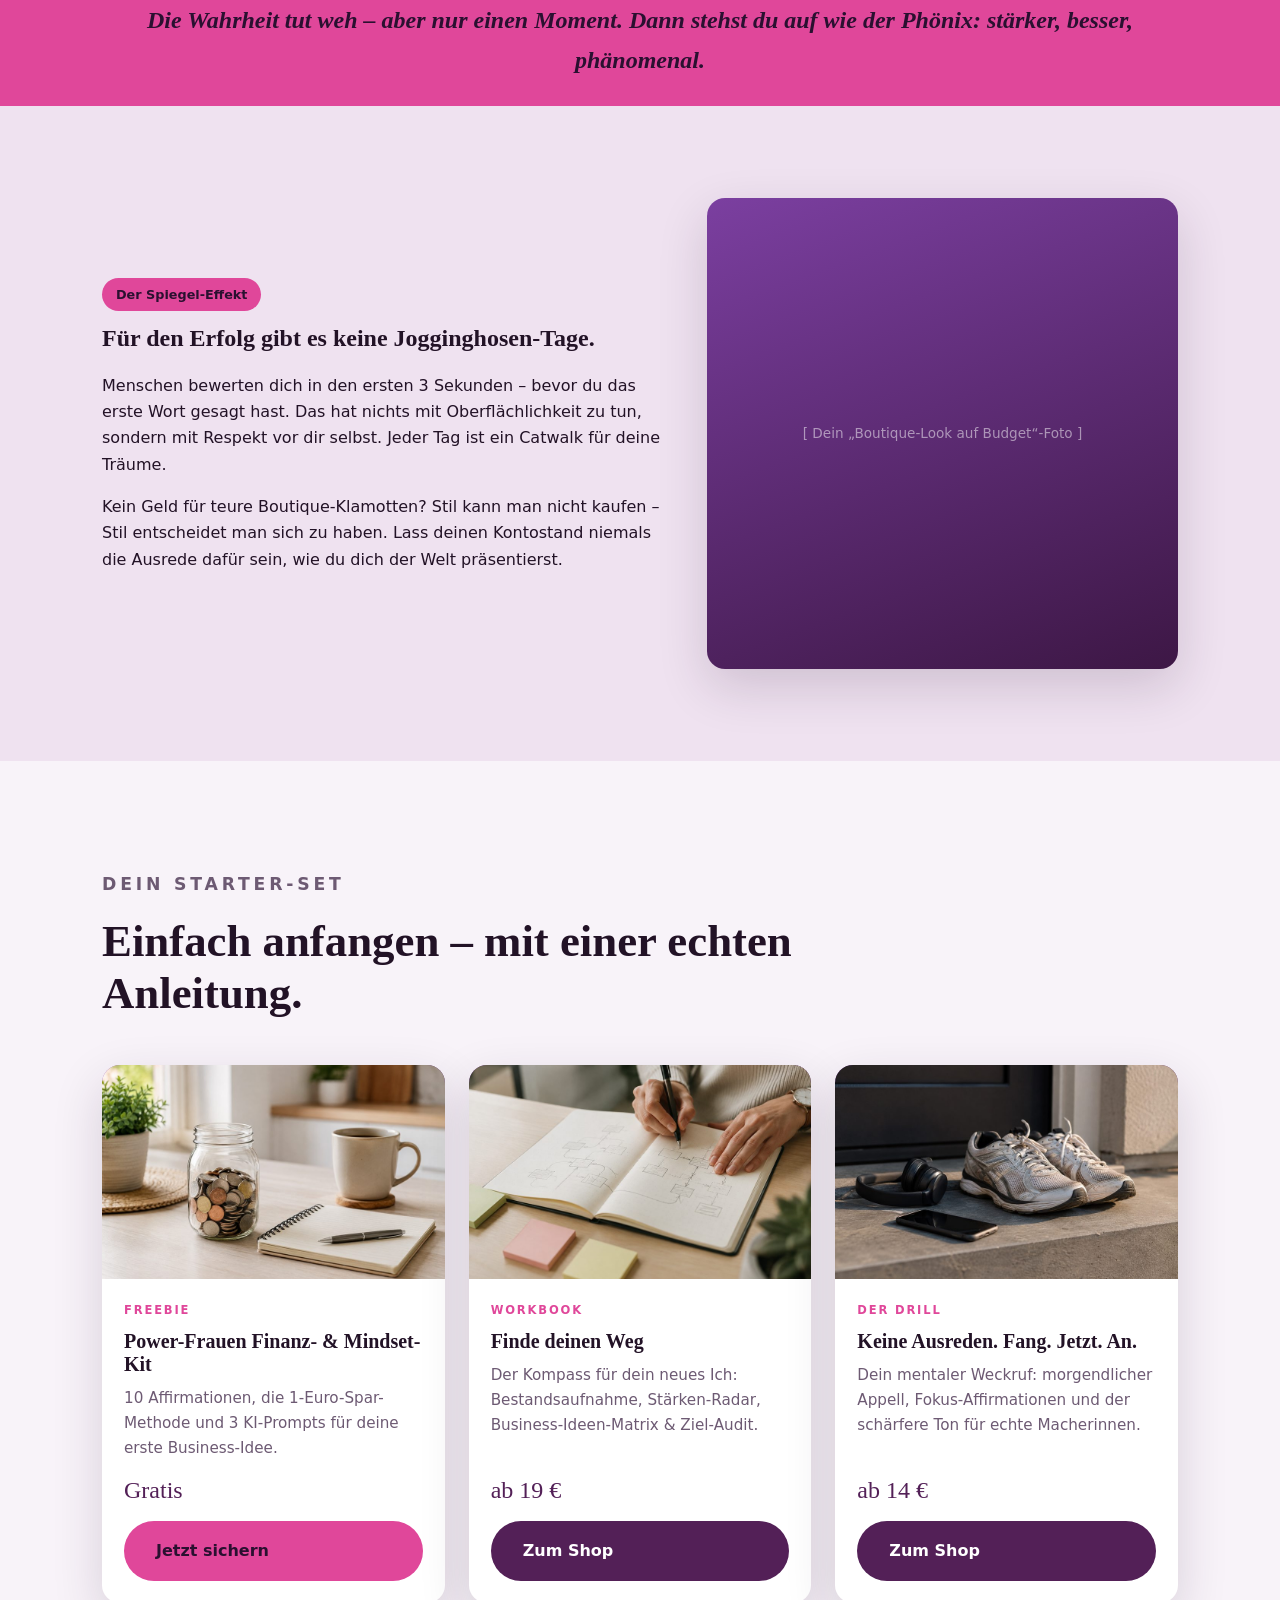
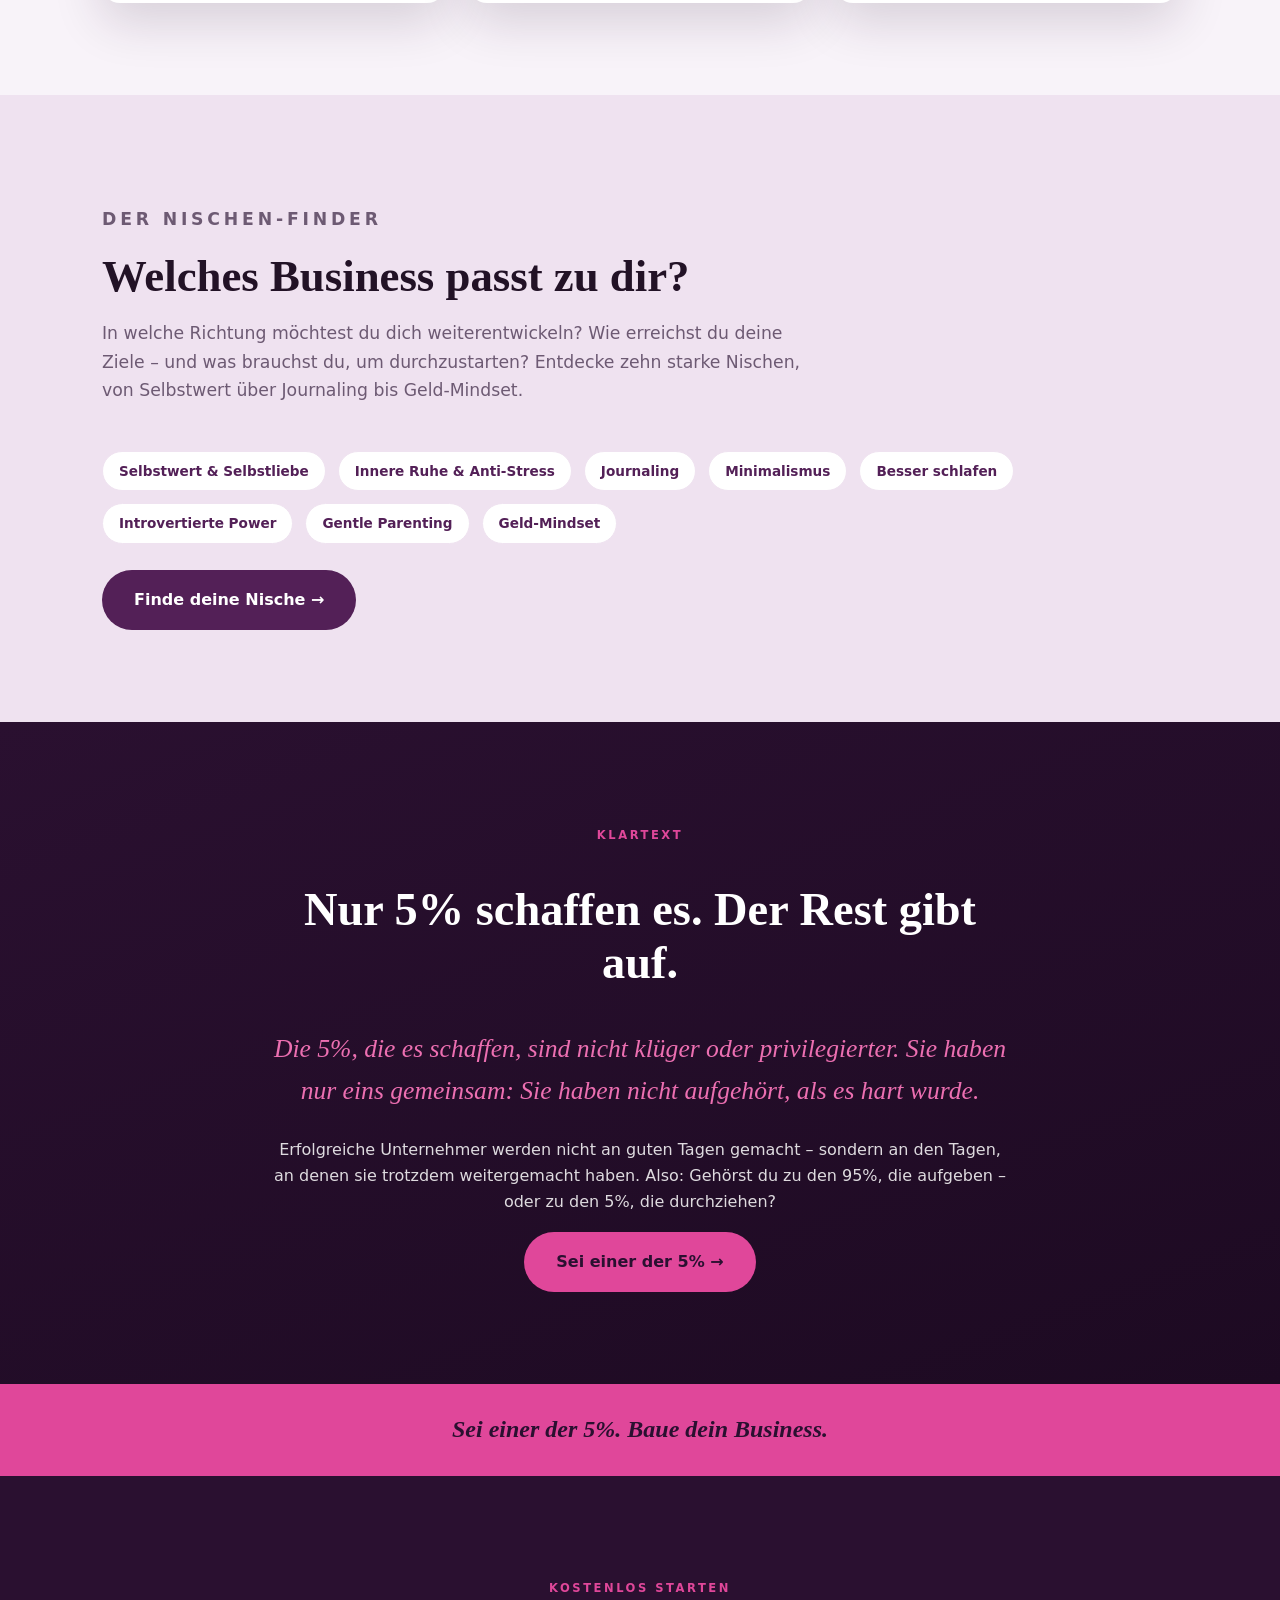
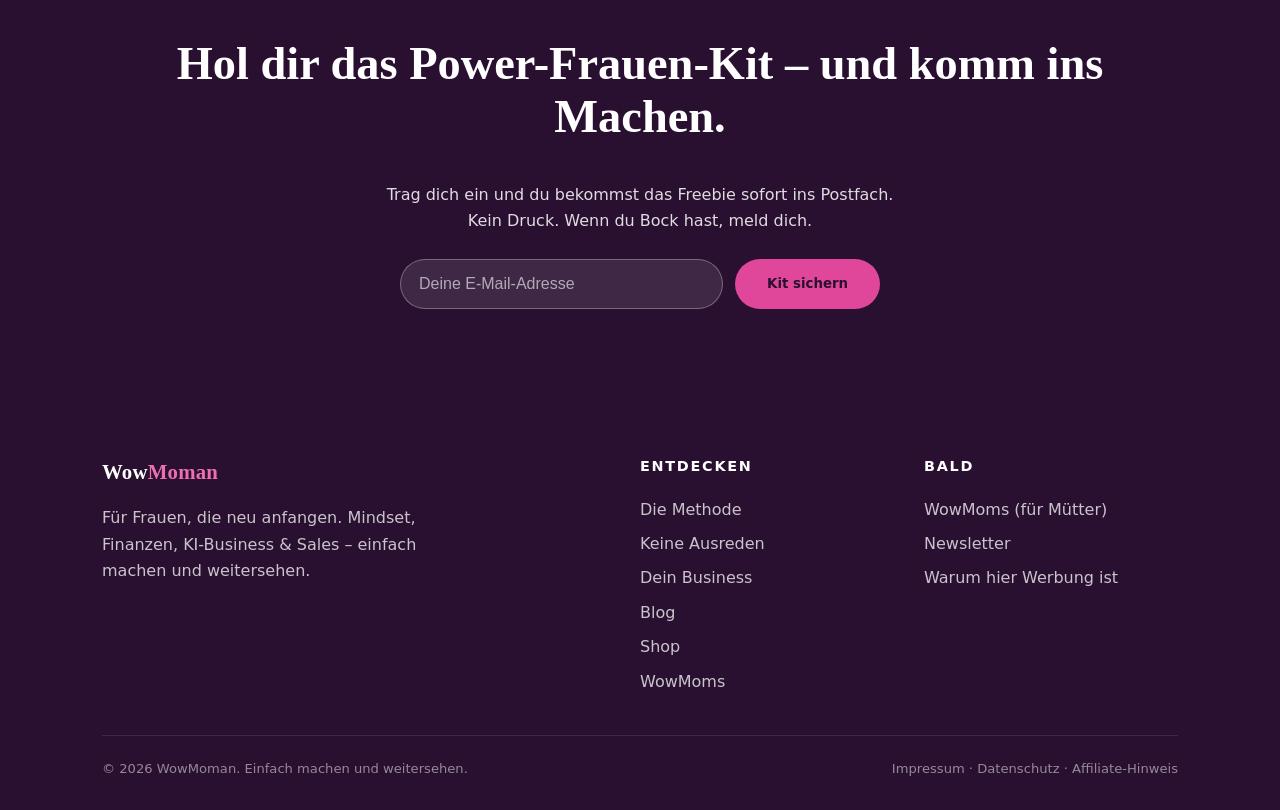
==== commit 2f1b1fe6: "Alle zwoelf Cover neu: seriose Fotografie statt Mystik Die erste Runde war zu esoterisch — Leuchtpar" ====
--- a/index.html
+++ b/index.html
@@ -189,7 +189,7 @@
       </div>
       <div class="products">
         <div class="product reveal">
-          <div class="thumb"><img src="assets/img/cover-finanz-mindset-kit.jpg" alt="Muenzstapel wachsen als Lichtsaeulen — Power-Frauen Finanz- und Mindset-Kit" loading="lazy" /></div>
+          <div class="thumb"><img src="assets/img/cover-finanz-mindset-kit.jpg" alt="Sparglas mit Muenzen neben Notizblock und Kaffee auf einem Kuechentisch — Power-Frauen Finanz- und Mindset-Kit" loading="lazy" /></div>
           <div class="body">
             <span class="tier">Freebie</span>
             <h3>Power-Frauen Finanz- &amp; Mindset-Kit</h3>
@@ -199,7 +199,7 @@
           </div>
         </div>
         <div class="product reveal">
-          <div class="thumb"><img src="assets/img/cover-finde-deinen-weg.jpg" alt="Leuchtender Kompass ueber einer Karte aus Lichtlinien — Workbook Finde deinen Weg" loading="lazy" /></div>
+          <div class="thumb"><img src="assets/img/cover-finde-deinen-weg.jpg" alt="Haende zeichnen eine Uebersicht in ein Notizbuch, daneben bunte Haftnotizen — Workbook Finde deinen Weg" loading="lazy" /></div>
           <div class="body">
             <span class="tier">Workbook</span>
             <h3>Finde deinen Weg</h3>
@@ -209,7 +209,7 @@
           </div>
         </div>
         <div class="product reveal">
-          <div class="thumb"><img src="assets/img/cover-der-drill.jpg" alt="Sonnenaufgang durchbricht die Dunkelheit — Der Drill: Keine Ausreden" loading="lazy" /></div>
+          <div class="thumb"><img src="assets/img/cover-der-drill.jpg" alt="Laufschuhe, Kopfhoerer und Smartphone im ersten Morgenlicht auf einer Treppenstufe — Der Drill: Keine Ausreden" loading="lazy" /></div>
           <div class="body">
             <span class="tier">Der Drill</span>
             <h3>Keine Ausreden. Fang. Jetzt. An.</h3>
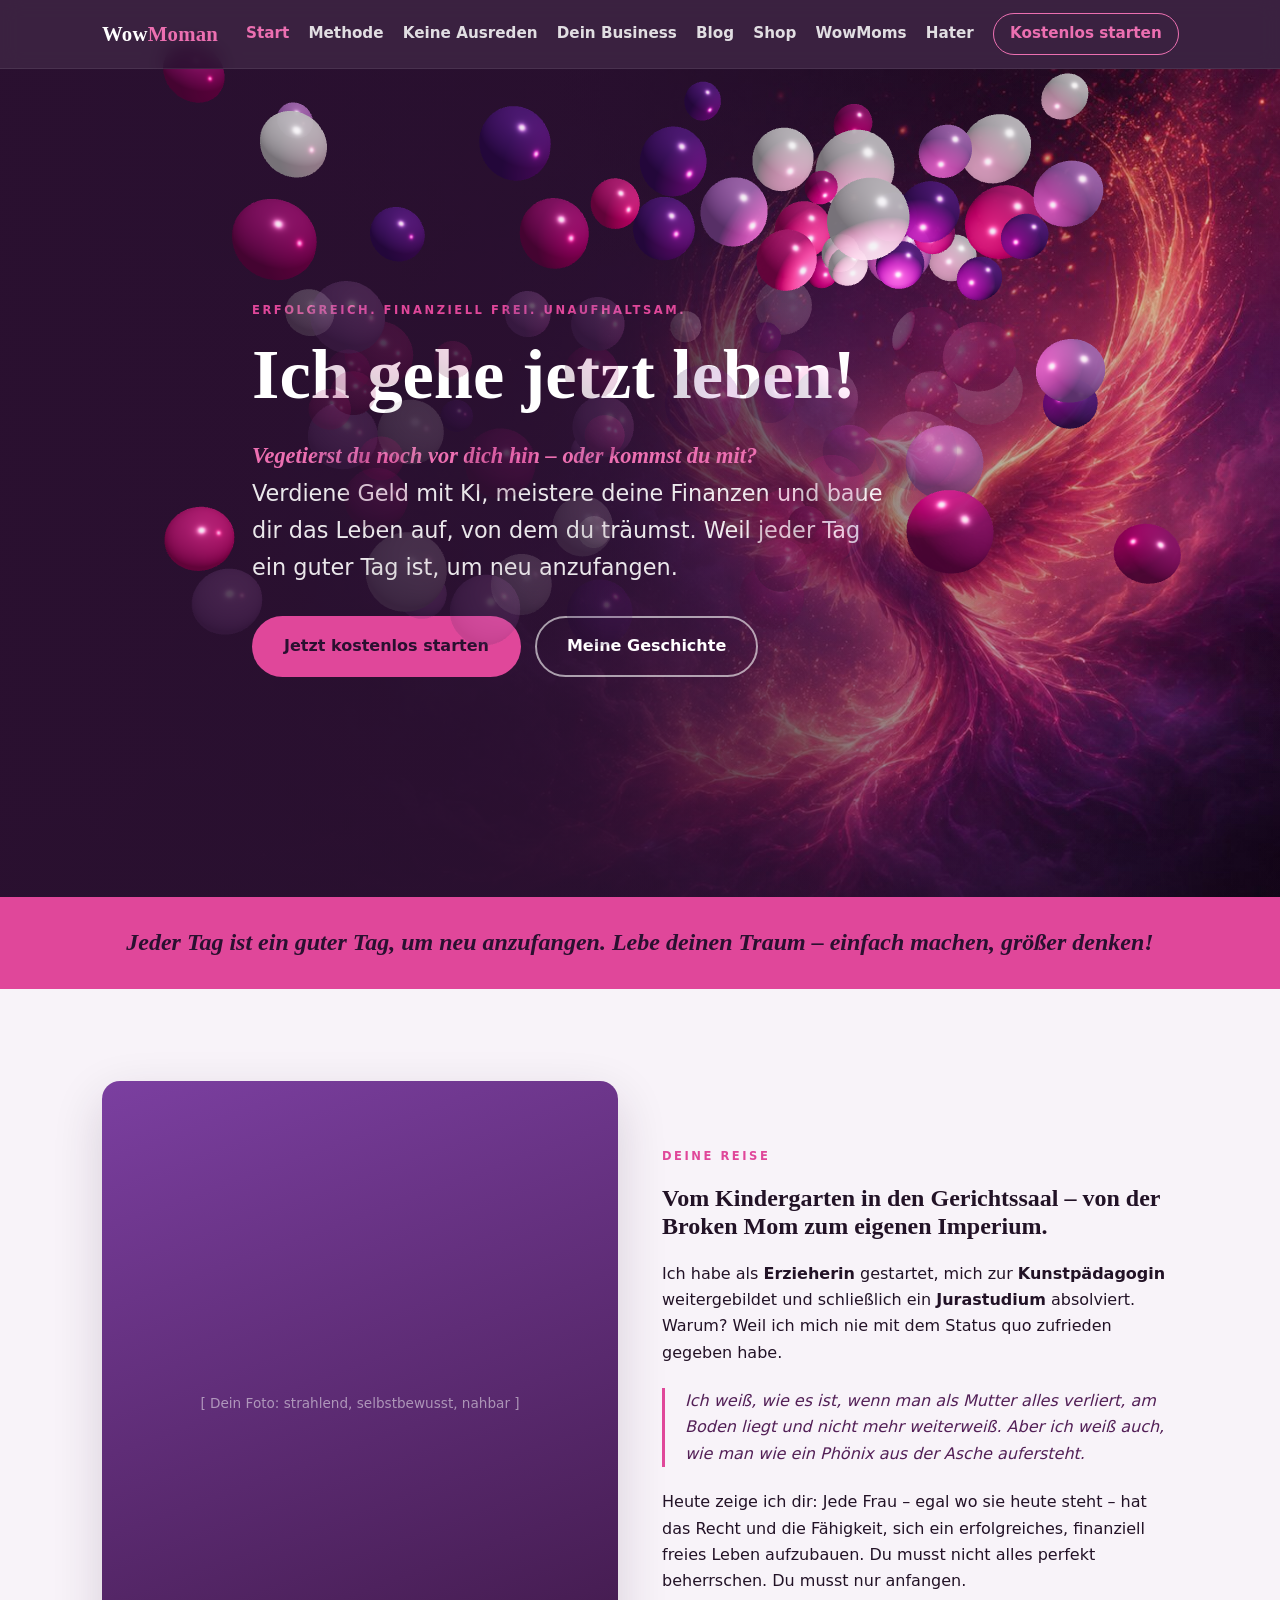
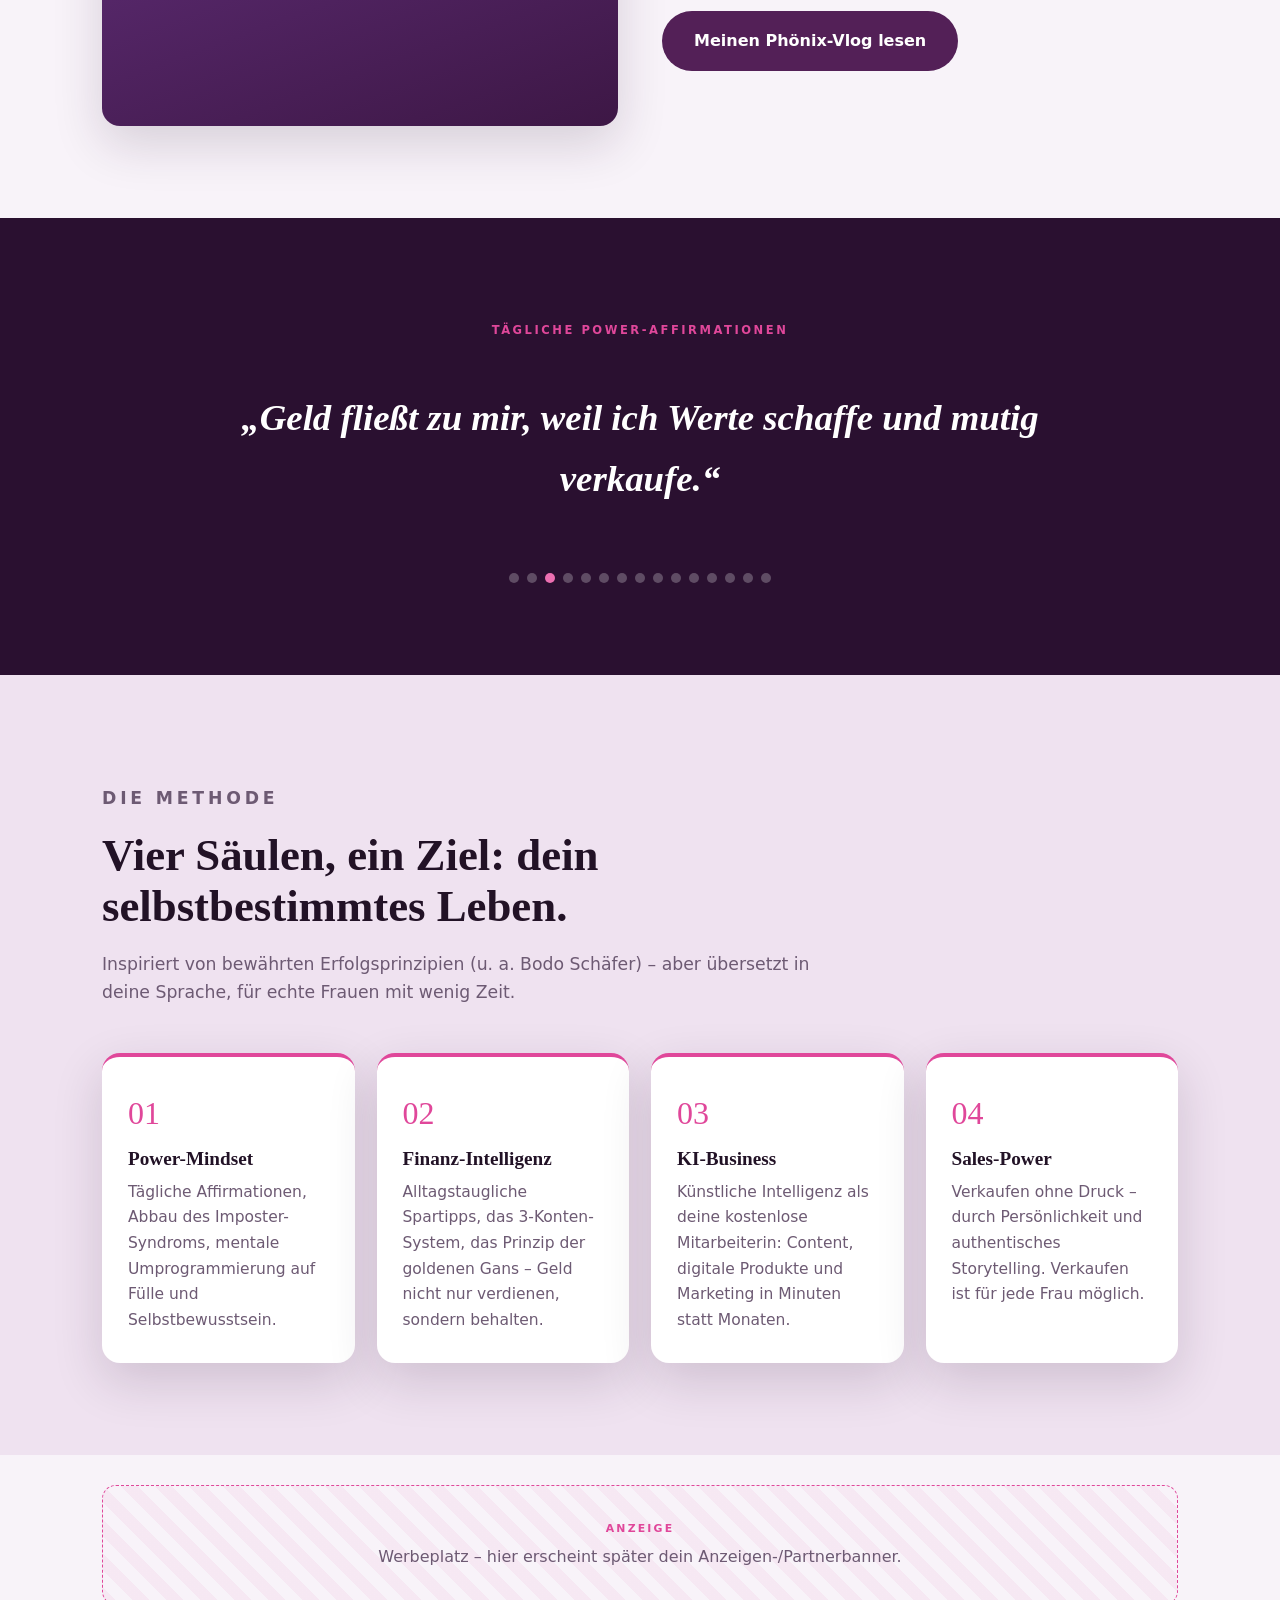
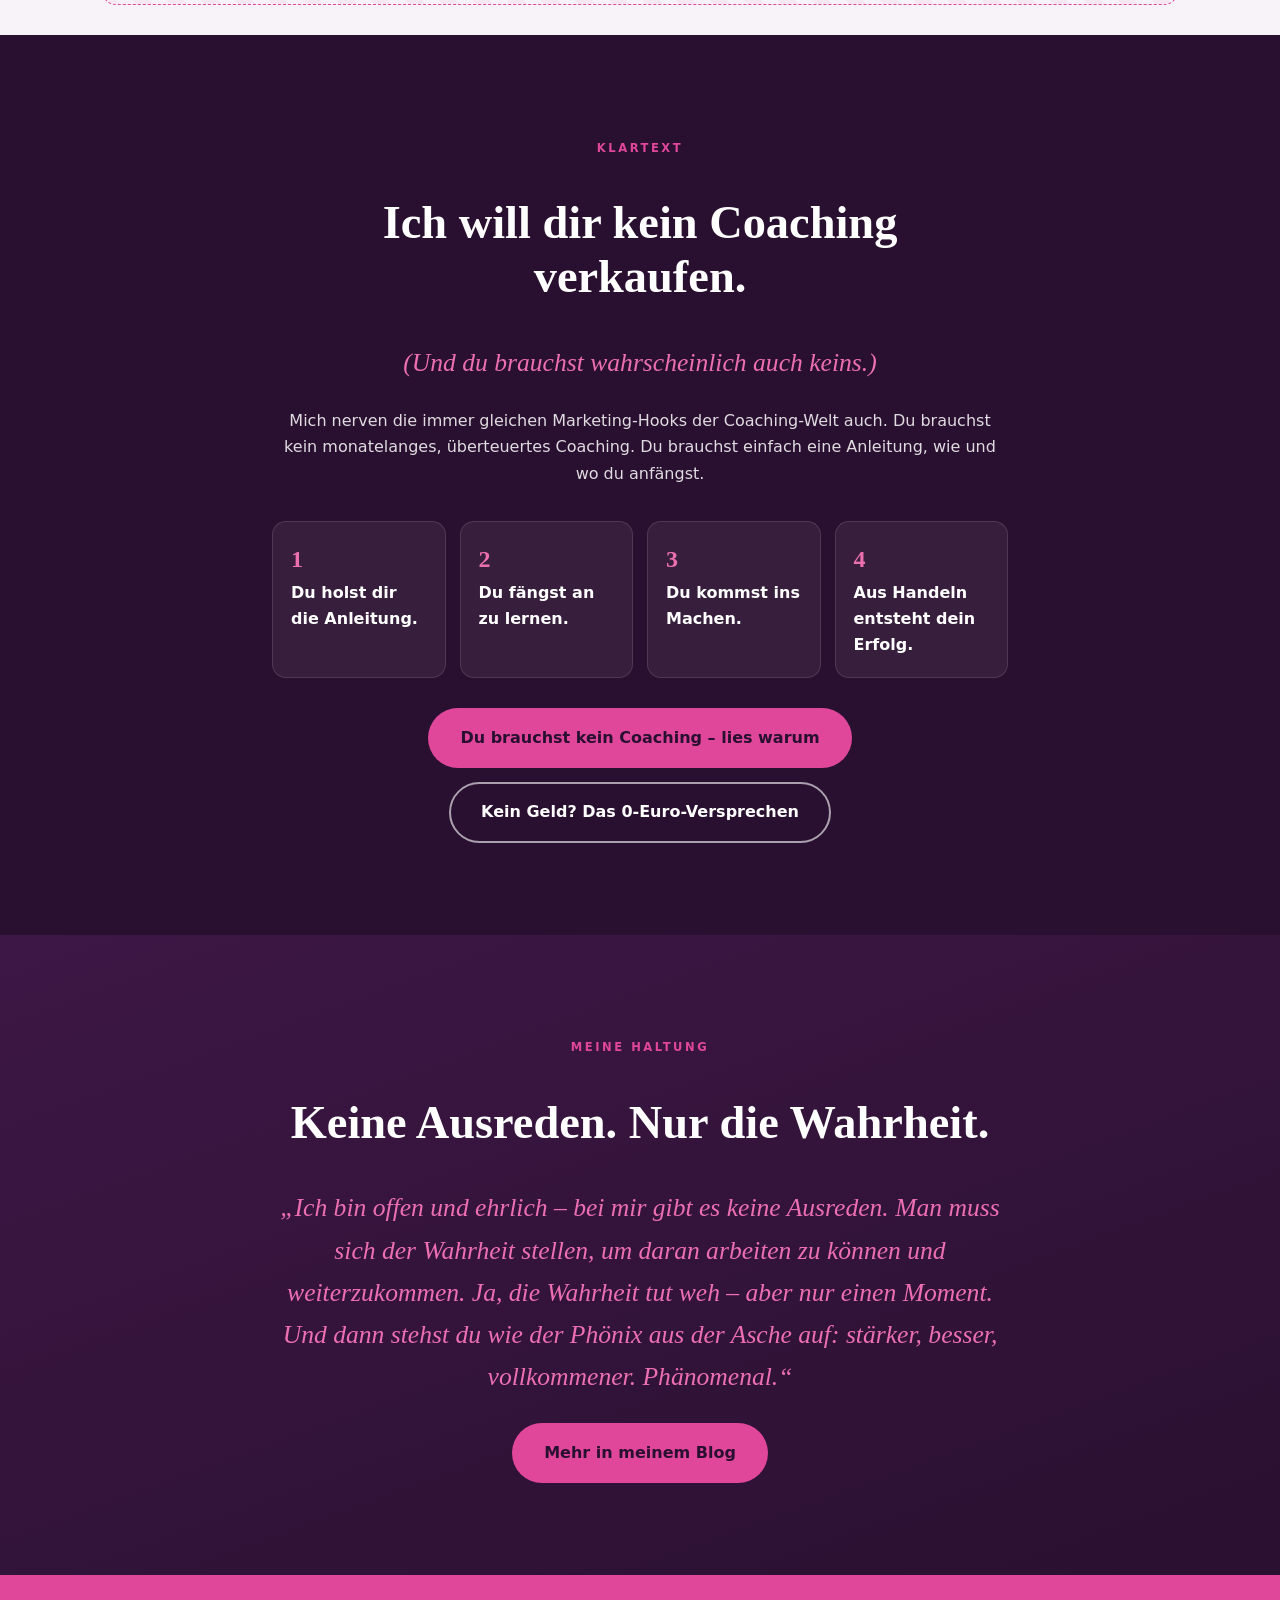
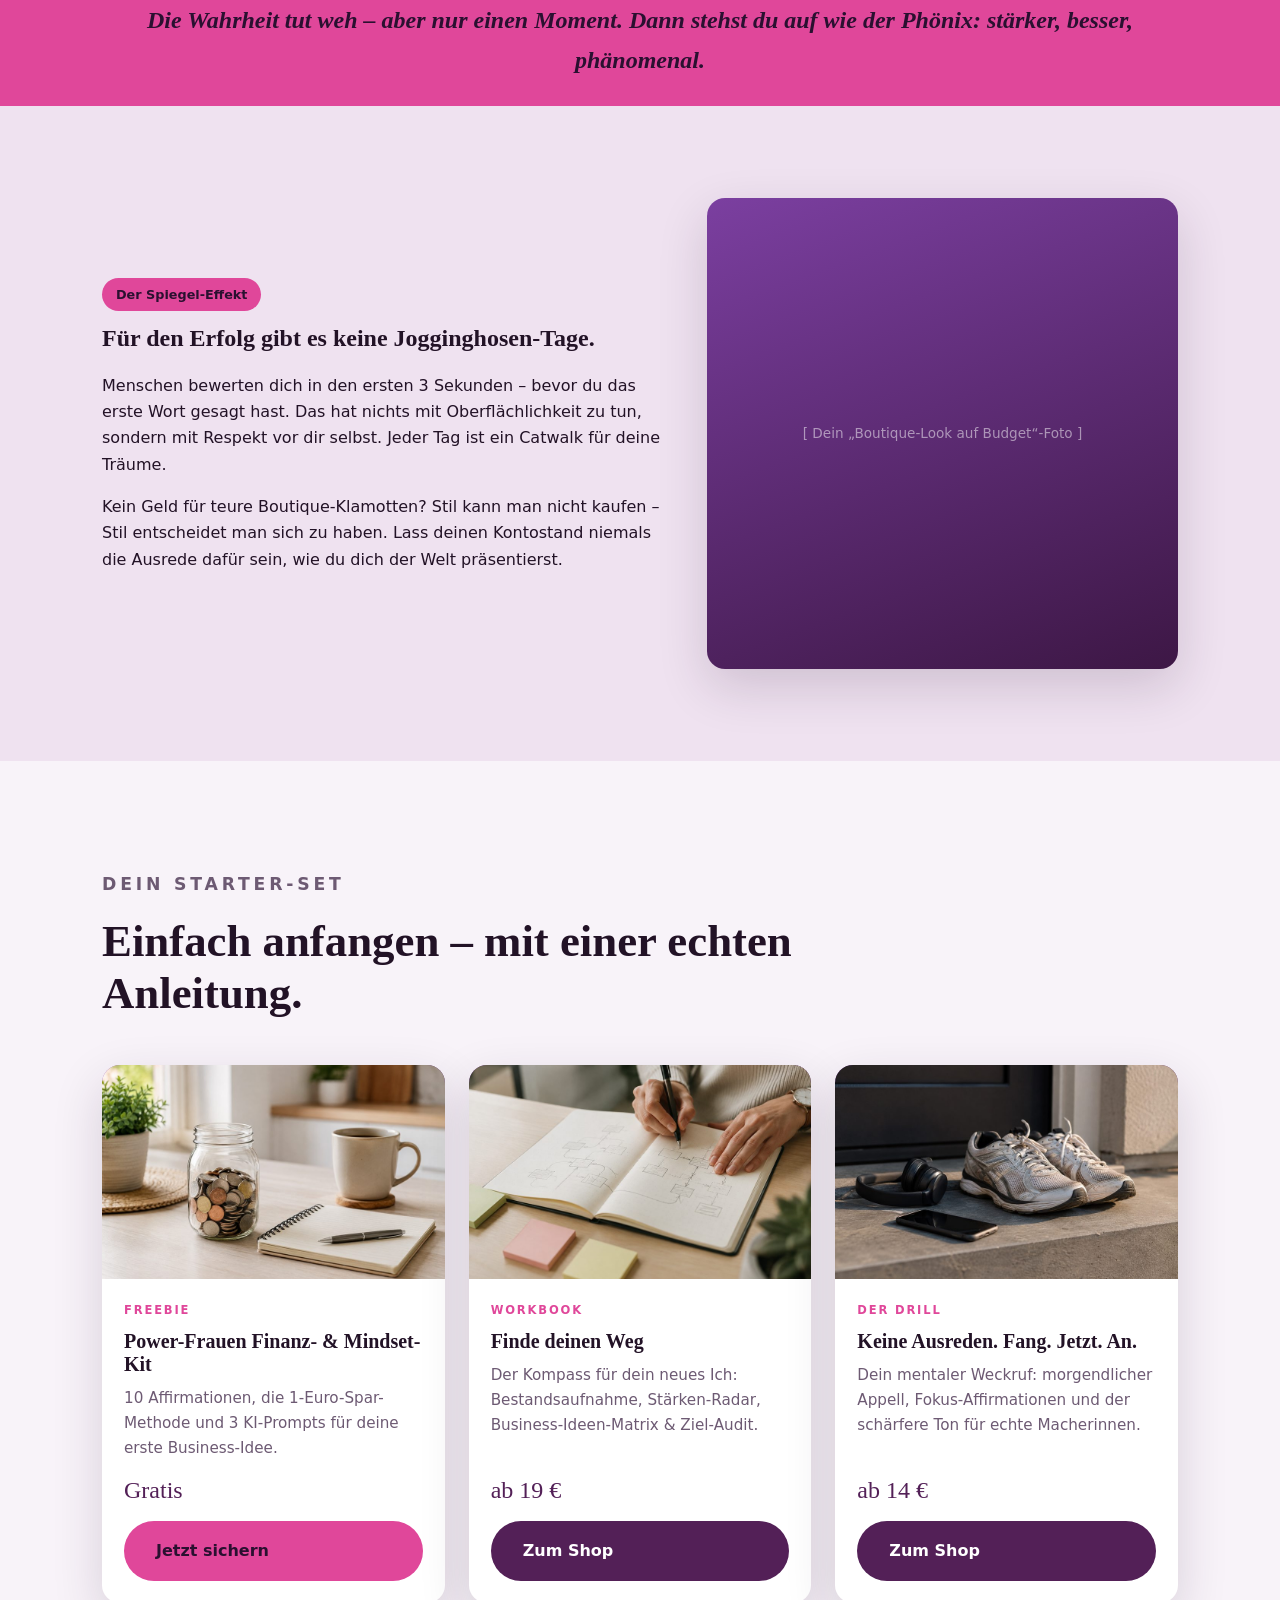
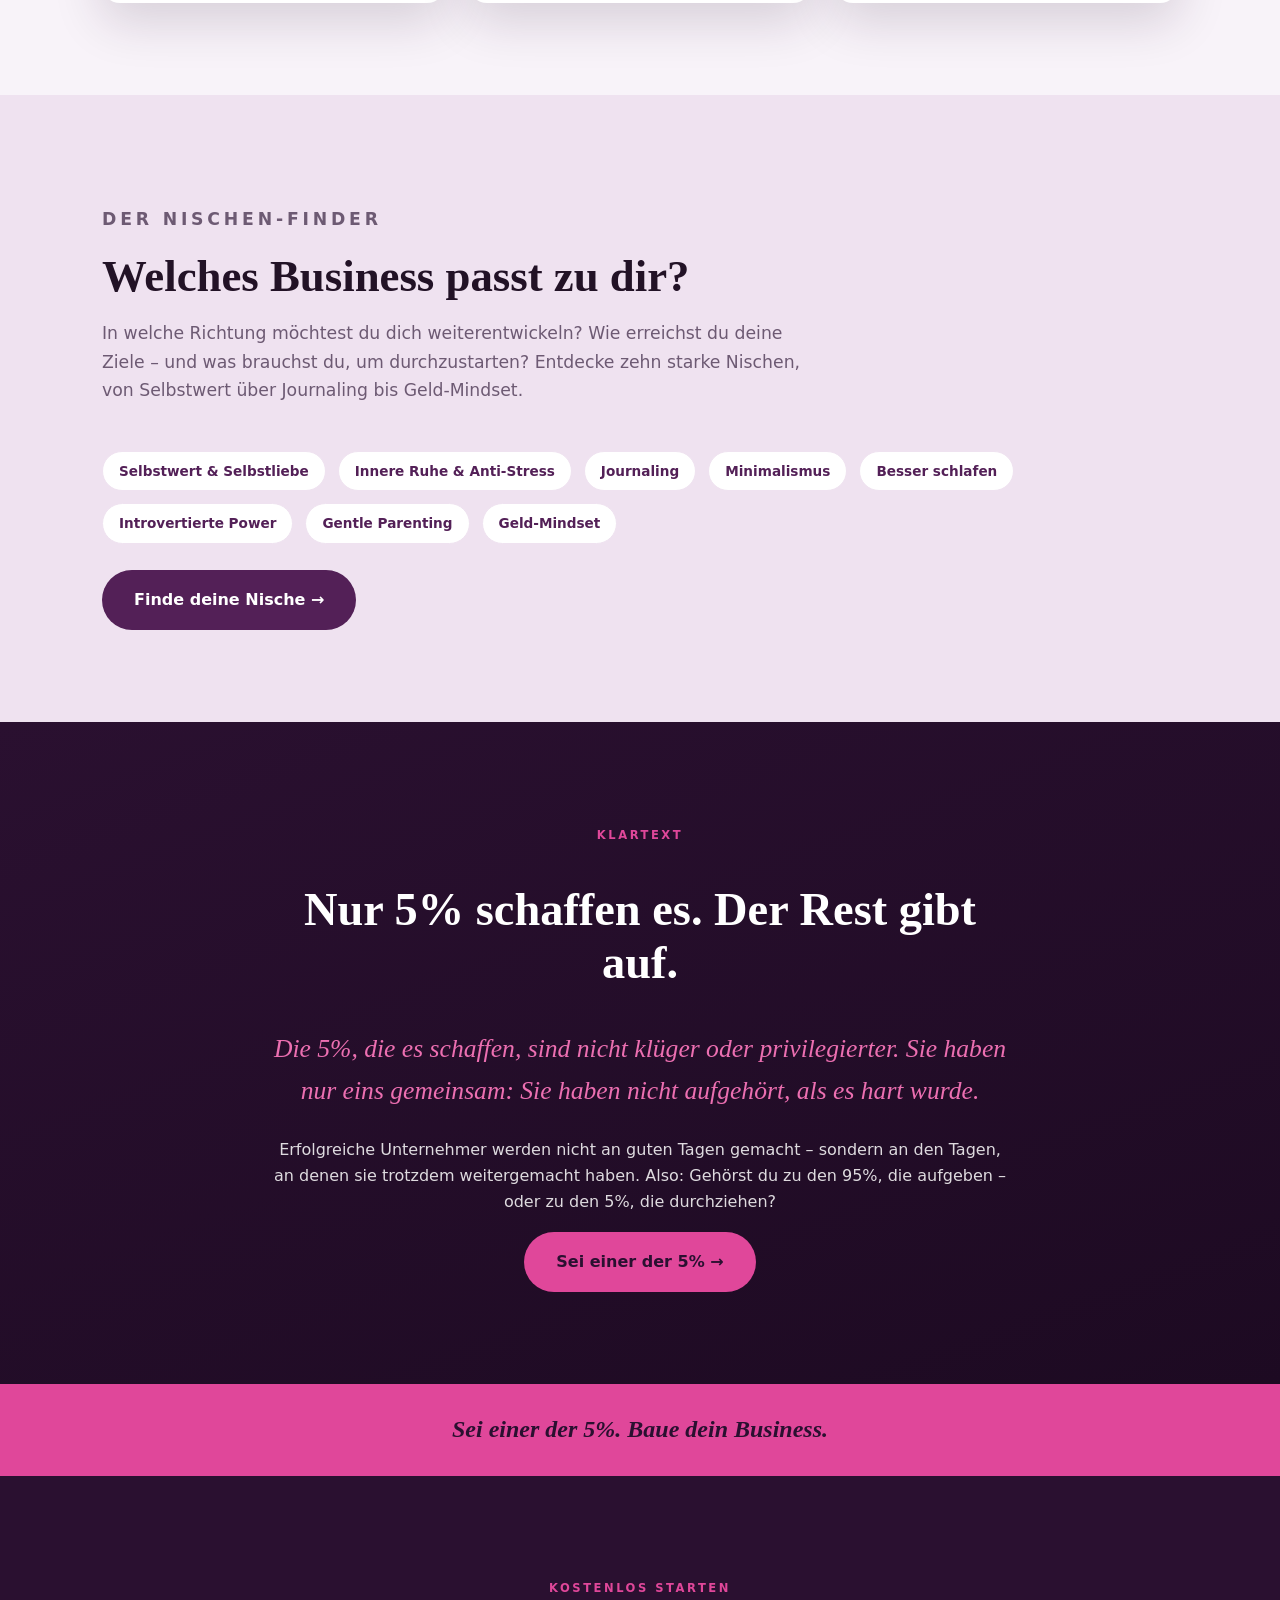
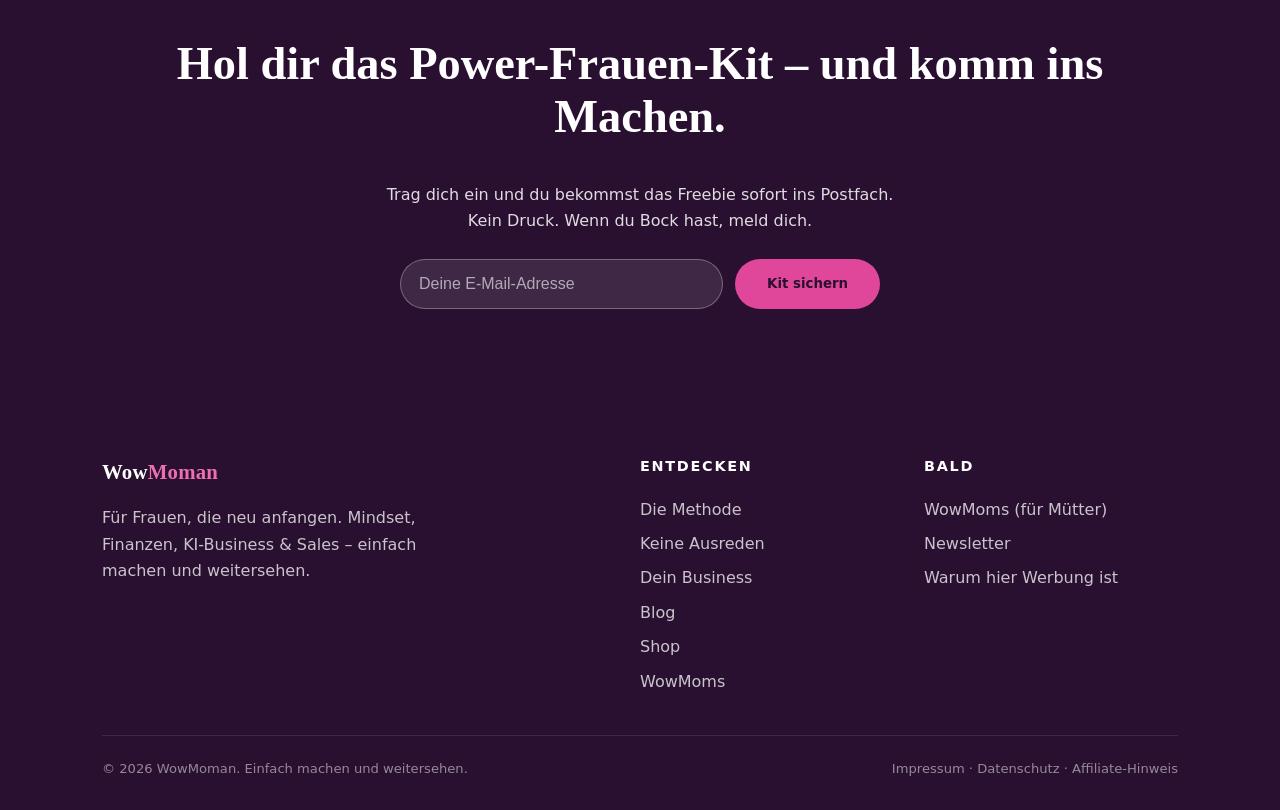
==== commit 5d0ae79a: "Neue Seite: "Fuer meine Hater - die ganz besonderen Fans" Eigenes Thema zum Umgang mit Hate, mit dem" ====
--- a/index.html
+++ b/index.html
@@ -25,6 +25,7 @@
         <a href="blog.html">Blog</a>
         <a href="shop.html">Shop</a>
         <a href="wowmoms.html">WowMoms</a>
+        <a href="hater.html">Hater</a>
         <a href="index.html#newsletter" class="pill">Kostenlos starten</a>
       </div>
     </div>
--- a/assets/styles.css
+++ b/assets/styles.css
@@ -85,7 +85,11 @@
 .nav .container { display: flex; align-items: center; justify-content: space-between; height: 68px; }
 .brand { font-family: var(--font-head); font-weight: 700; font-size: 1.3rem; color: var(--white); letter-spacing: .01em; }
 .brand span { color: var(--gold-400); }
-.nav-links { display: flex; gap: 26px; align-items: center; }
+/* Der Abstand schrumpft mit der Fensterbreite mit — seit dem neunten
+   Menuepunkt (Hater) wird es bei 1200-1400 px sonst zu eng. */
+.nav-links { display: flex; gap: clamp(13px, 1.5vw, 26px); align-items: center;
+             margin-left: 28px; flex-wrap: nowrap; }
+.nav-links a { white-space: nowrap; }
 .nav-links a { color: rgba(255,255,255,.85); font-weight: 600; font-size: .95rem; }
 .nav-links a:hover, .nav-links a.active { color: var(--gold-400); }
 .nav-links .pill { border: 1px solid var(--gold-400); border-radius: 999px; padding: 7px 16px; color: var(--gold-400); }
